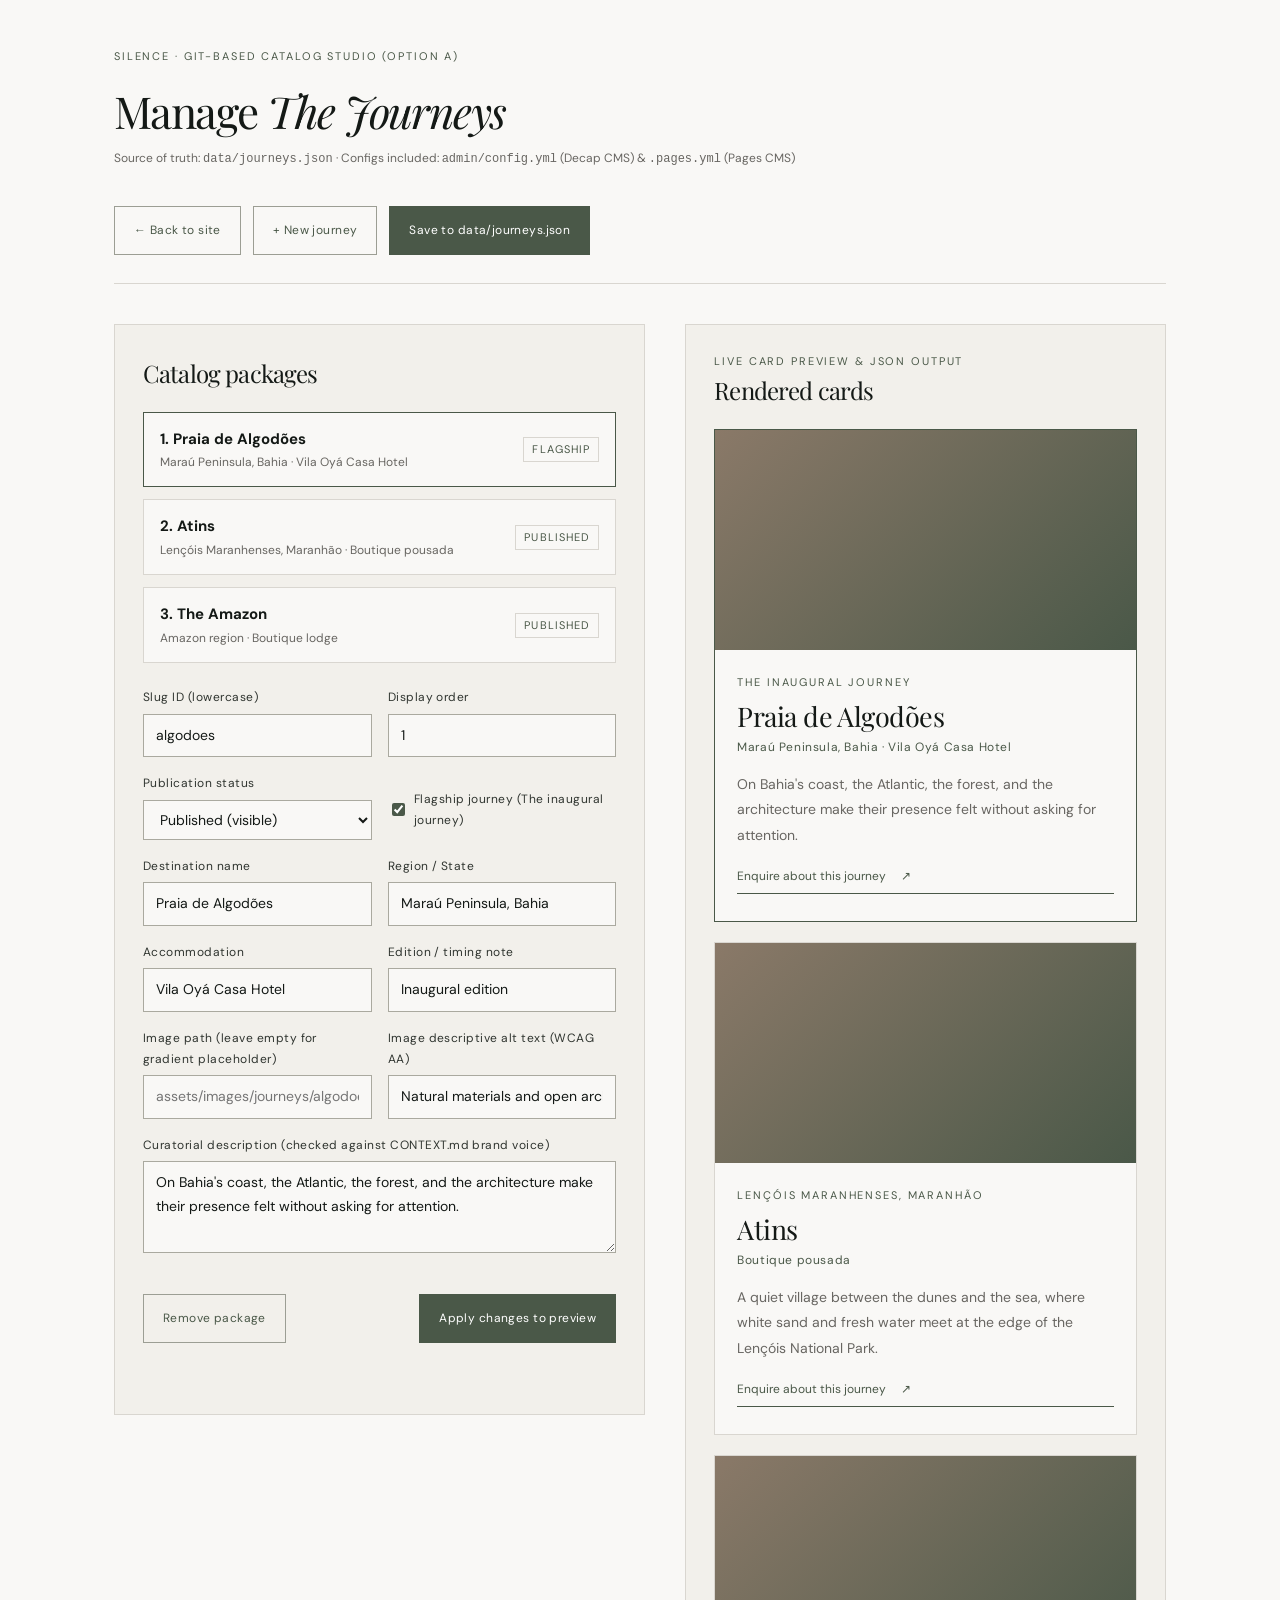
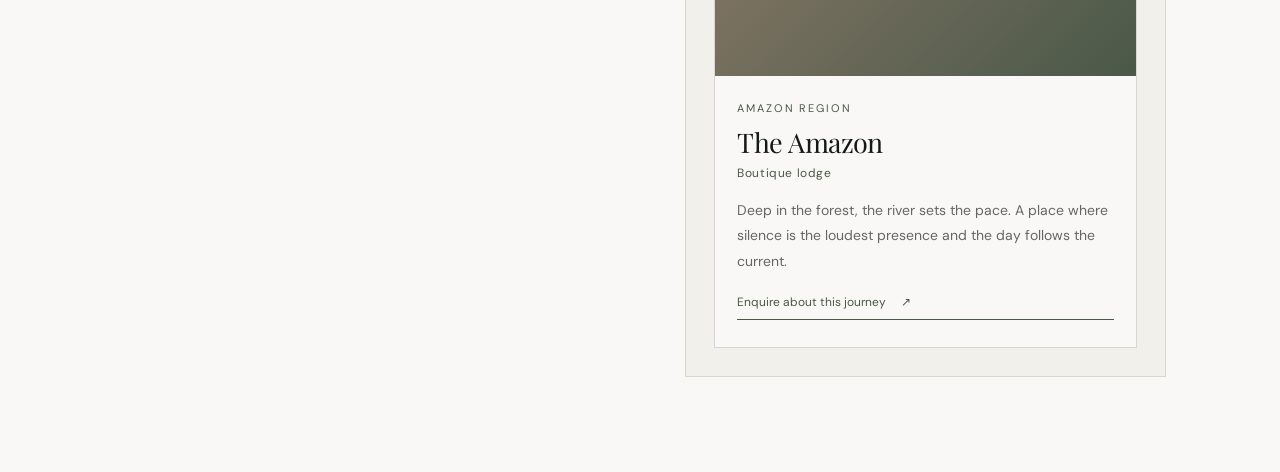
==== admin/index.html @ 71ed9304 "feat: improve readability, add engineering SOP, WCAG contrast fixes, and Git-based catalog admin" ====
<!doctype html>
<html lang="en">
  <head>
    <meta charset="utf-8" />
    <meta name="viewport" content="width=device-width, initial-scale=1" />
    <meta name="robots" content="noindex, nofollow" />
    <title>SILENCE — Curatorial Admin (Git-Based CMS)</title>
    <link rel="stylesheet" href="../styles.css" />
    <style>
      .admin-shell {
        max-width: 1180px;
        margin: 0 auto;
        padding: 48px 5% 96px;
      }
      .admin-header {
        display: flex;
        flex-wrap: wrap;
        justify-content: space-between;
        align-items: flex-end;
        gap: 24px;
        padding-bottom: 28px;
        border-bottom: 1px solid var(--line);
        margin-bottom: 40px;
      }
      .admin-header h1 {
        margin: 8px 0 0;
        font-size: clamp(2rem, 3.5vw, 2.75rem);
      }
      .admin-actions {
        display: flex;
        flex-wrap: wrap;
        gap: 12px;
      }
      .admin-layout {
        display: grid;
        grid-template-columns: 1.05fr 0.95fr;
        gap: 40px;
        align-items: start;
      }
      .admin-panel {
        background: var(--paper-warm);
        border: 1px solid var(--line);
        padding: 28px;
      }
      .admin-panel h2 {
        font-size: 1.5rem;
        margin-bottom: 18px;
      }
      .package-list {
        display: flex;
        flex-direction: column;
        gap: 12px;
        margin-bottom: 24px;
      }
      .package-item {
        display: flex;
        justify-content: space-between;
        align-items: center;
        gap: 12px;
        padding: 14px 16px;
        background: var(--paper);
        border: 1px solid var(--line);
        cursor: pointer;
        transition: border-color var(--transition-fast);
      }
      .package-item.is-active {
        border-color: var(--green);
      }
      .package-item-meta {
        font-size: 0.75rem;
        color: var(--muted);
      }
      .package-badge {
        display: inline-block;
        padding: 2px 8px;
        font-size: 0.6875rem;
        text-transform: uppercase;
        letter-spacing: 0.1em;
        border: 1px solid var(--line);
        color: var(--green);
      }
      .admin-form {
        display: grid;
        gap: 16px;
      }
      .admin-form label {
        display: grid;
        gap: 6px;
      }
      .admin-form label > span {
        font-size: 0.75rem;
        color: var(--form-label);
        letter-spacing: 0.04em;
      }
      .admin-form input:not([type="checkbox"]),
      .admin-form select,
      .admin-form textarea {
        width: 100%;
        padding: 9px 12px;
        background: var(--paper);
        border: 1px solid var(--field-line);
        color: var(--ink);
        font-size: 0.875rem;
      }
      .admin-row {
        display: grid;
        grid-template-columns: 1fr 1fr;
        gap: 16px;
      }
      .admin-checkbox {
        display: flex !important;
        align-items: center;
        gap: 10px;
        padding-top: 6px;
      }
      .admin-checkbox input {
        accent-color: var(--green);
      }
      .voice-alert {
        padding: 12px 14px;
        border: 1px solid var(--earth);
        background: var(--paper);
        color: var(--ink);
        font-size: 0.8125rem;
      }
      .admin-status {
        margin-top: 14px;
        font-size: 0.8125rem;
        color: var(--green);
      }
      .preview-grid {
        display: grid;
        gap: 20px;
      }
      @media (max-width: 900px) {
        .admin-layout {
          grid-template-columns: 1fr;
        }
      }
    </style>
    <script type="module" src="./admin.js"></script>
  </head>
  <body>
    <div class="admin-shell">
      <header class="admin-header">
        <div>
          <p class="eyebrow">SILENCE · Git-Based Catalog Studio (Option A)</p>
          <h1>Manage <em>The Journeys</em></h1>
          <p class="package-item-meta">
            Source of truth: <code>data/journeys.json</code> · Configs included:
            <code>admin/config.yml</code> (Decap CMS) &amp; <code>.pages.yml</code> (Pages CMS)
          </p>
        </div>
        <div class="admin-actions">
          <a class="button button-quiet" href="../index.html#journeys">← Back to site</a>
          <button class="button button-quiet" type="button" id="add-journey-btn">+ New journey</button>
          <button class="button button-dark" type="button" id="save-json-btn">
            Save to data/journeys.json
          </button>
        </div>
      </header>

      <main class="admin-layout">
        <section class="admin-panel" aria-labelledby="editor-heading">
          <h2 id="editor-heading">Catalog packages</h2>
          <div class="package-list" id="package-list" role="list"></div>

          <form class="admin-form" id="package-editor" novalidate>
            <div class="admin-row">
              <label>
                <span>Slug ID (lowercase)</span>
                <input name="id" required pattern="^[a-z0-9-]+$" placeholder="e.g. algodoes" />
              </label>
              <label>
                <span>Display order</span>
                <input name="order" type="number" min="1" required />
              </label>
            </div>

            <div class="admin-row">
              <label>
                <span>Publication status</span>
                <select name="status">
                  <option value="published">Published (visible)</option>
                  <option value="coming_soon">Coming soon</option>
                  <option value="archived">Archived (hidden)</option>
                </select>
              </label>
              <label class="admin-checkbox">
                <input type="checkbox" name="flagship" />
                <span>Flagship journey (The inaugural journey)</span>
              </label>
            </div>

            <div class="admin-row">
              <label>
                <span>Destination name</span>
                <input name="name" required placeholder="e.g. Praia de Algodões" />
              </label>
              <label>
                <span>Region / State</span>
                <input name="region" required placeholder="e.g. Maraú Peninsula, Bahia" />
              </label>
            </div>

            <div class="admin-row">
              <label>
                <span>Accommodation</span>
                <input name="accommodation" required placeholder="e.g. Vila Oyá Casa Hotel" />
              </label>
              <label>
                <span>Edition / timing note</span>
                <input name="editionDates" placeholder="e.g. Inaugural edition" />
              </label>
            </div>

            <div class="admin-row">
              <label>
                <span>Image path (leave empty for gradient placeholder)</span>
                <input name="image" placeholder="assets/images/journeys/algodoes.jpg" />
              </label>
              <label>
                <span>Image descriptive alt text (WCAG AA)</span>
                <input name="imageAlt" placeholder="Natural materials at Vila Oyá" />
              </label>
            </div>

            <label>
              <span>Curatorial description (checked against CONTEXT.md brand voice)</span>
              <textarea name="description" rows="3" required></textarea>
            </label>

            <div class="voice-alert" id="voice-alert" hidden role="alert"></div>

            <div class="form-actions">
              <button class="button button-quiet" type="button" id="delete-journey-btn">
                Remove package
              </button>
              <button class="button button-dark" type="submit">
                Apply changes to preview
              </button>
            </div>
            <p class="admin-status" id="admin-status" role="status" aria-live="polite"></p>
          </form>
        </section>

        <section class="admin-panel" aria-labelledby="preview-heading">
          <p class="eyebrow">Live card preview &amp; JSON output</p>
          <h2 id="preview-heading">Rendered cards</h2>
          <div class="preview-grid" id="preview-grid"></div>
        </section>
      </main>
    </div>

    <template id="journey-card-template">
      <article class="journey-card">
        <div class="journey-image" data-field="image-container"></div>
        <div class="journey-body">
          <p class="eyebrow" data-field="eyebrow"></p>
          <h3 data-field="name"></h3>
          <p class="journey-region" data-field="region"></p>
          <p class="journey-description" data-field="description"></p>
          <a class="text-link" href="#invitation" data-field="cta">
            <span data-field="cta-label">Enquire about this journey</span>
            <span aria-hidden="true">↗</span>
          </a>
        </div>
      </article>
    </template>
  </body>
</html>
---- styles.css ----
@layer tokens, base, layout, components, utilities, states;

@layer tokens {
  :root {
    color-scheme: light;

    /* Base palette tokens */
    --paper: #f9f8f6;
    --paper-warm: #f2f0eb;
    --ink: #141916;
    --muted: #686662;
    --line: #d9d6d0;
    --green: #4a5848;
    --earth: #8a7968; /* Shape/border token only — never apply to readable text (3.94:1) */

    /* Semantic UI tokens */
    --nav-scrolled: #393d38;
    --form-label: #303530;
    --invitation-text: #565b55;
    --placeholder: #706e6b;
    --field-line: #aaa99f;
    --quiet-line: #9c9e94;
    --note-line: #c6c6bd;
    --track: #cfcec5;
    --invitation-bg: #e9e8e1;
    --text-on-green: #e2e4db;

    /* Typography tokens */
    --serif: "Playfair Display", Georgia, serif;
    --sans: "DM Sans", Arial, sans-serif;

    /* Motion & spacing tokens */
    --transition-slow: 700ms ease-out;
    --transition-fast: 300ms ease-out;
    --section-gutter: max(8%, calc((100vw - 1160px) / 2));
  }
}

/* Self-hosted brand fonts (SIL Open Font License 1.1).
   Subsets: latin + latin-ext (loaded on demand via unicode-range). */
@font-face {
  font-family: "DM Sans";
  font-style: normal;
  font-weight: 400 700;
  font-display: swap;
  src: url("./fonts/DMSans-normal-latin.woff2") format("woff2");
  unicode-range: U+0000-00FF, U+0131, U+0152-0153, U+02BB-02BC, U+02C6, U+02DA,
    U+02DC, U+0304, U+0308, U+0329, U+2000-206F, U+20AC, U+2122, U+2191, U+2193,
    U+2212, U+2215, U+FEFF, U+FFFD;
}

@font-face {
  font-family: "DM Sans";
  font-style: normal;
  font-weight: 400 700;
  font-display: swap;
  src: url("./fonts/DMSans-normal-latin-ext.woff2") format("woff2");
  unicode-range: U+0100-02BA, U+02BD-02C5, U+02C7-02CC, U+02CE-02D7, U+02DD-02FF,
    U+0304, U+0308, U+0329, U+1D00-1DBF, U+1E00-1E9F, U+1EF2-1EFF, U+2020,
    U+20A0-20AB, U+20AD-20C0, U+2113, U+2C60-2C7F, U+A720-A7FF;
}

@font-face {
  font-family: "Playfair Display";
  font-style: normal;
  font-weight: 400 500;
  font-display: swap;
  src: url("./fonts/PlayfairDisplay-normal-latin.woff2") format("woff2");
  unicode-range: U+0000-00FF, U+0131, U+0152-0153, U+02BB-02BC, U+02C6, U+02DA,
    U+02DC, U+0304, U+0308, U+0329, U+2000-206F, U+20AC, U+2122, U+2191, U+2193,
    U+2212, U+2215, U+FEFF, U+FFFD;
}

@font-face {
  font-family: "Playfair Display";
  font-style: normal;
  font-weight: 400 500;
  font-display: swap;
  src: url("./fonts/PlayfairDisplay-normal-latin-ext.woff2") format("woff2");
  unicode-range: U+0100-02BA, U+02BD-02C5, U+02C7-02CC, U+02CE-02D7, U+02DD-02FF,
    U+0304, U+0308, U+0329, U+1D00-1DBF, U+1E00-1E9F, U+1EF2-1EFF, U+2020,
    U+20A0-20AB, U+20AD-20C0, U+2113, U+2C60-2C7F, U+A720-A7FF;
}

@font-face {
  font-family: "Playfair Display";
  font-style: italic;
  font-weight: 400 500;
  font-display: swap;
  src: url("./fonts/PlayfairDisplay-italic-latin.woff2") format("woff2");
  unicode-range: U+0000-00FF, U+0131, U+0152-0153, U+02BB-02BC, U+02C6, U+02DA,
    U+02DC, U+0304, U+0308, U+0329, U+2000-206F, U+20AC, U+2122, U+2191, U+2193,
    U+2212, U+2215, U+FEFF, U+FFFD;
}

@font-face {
  font-family: "Playfair Display";
  font-style: italic;
  font-weight: 400 500;
  font-display: swap;
  src: url("./fonts/PlayfairDisplay-italic-latin-ext.woff2") format("woff2");
  unicode-range: U+0100-02BA, U+02BD-02C5, U+02C7-02CC, U+02CE-02D7, U+02DD-02FF,
    U+0304, U+0308, U+0329, U+1D00-1DBF, U+1E00-1E9F, U+1EF2-1EFF, U+2020,
    U+20A0-20AB, U+20AD-20C0, U+2113, U+2C60-2C7F, U+A720-A7FF;
}

@layer base {
  * {
    box-sizing: border-box;
  }

  html {
    font-size: 16px;
    scroll-behavior: smooth;
    scroll-padding-top: 92px;
  }

  body {
    margin: 0;
    color: var(--ink);
    background: var(--paper);
    font: 0.9375rem/1.7 var(--sans);
    -webkit-font-smoothing: antialiased;
  }

  a {
    color: inherit;
    text-decoration: none;
  }

  img {
    display: block;
    width: 100%;
    height: auto;
    object-fit: cover;
  }

  button,
  input,
  select,
  textarea {
    font: inherit;
  }

  button,
  a,
  summary,
  input,
  select,
  textarea {
    -webkit-tap-highlight-color: transparent;
  }

  button:focus-visible,
  a:focus-visible,
  summary:focus-visible,
  input:focus-visible,
  select:focus-visible,
  textarea:focus-visible {
    outline: 2px solid var(--green);
    outline-offset: 4px;
  }

  h1,
  h2,
  h3,
  p {
    margin-top: 0;
  }

  h1,
  h2 {
    font-family: var(--serif);
    font-weight: 400;
    letter-spacing: -0.035em;
  }

  h1 em,
  h2 em {
    font-weight: 400;
  }
}

@layer layout {
  .section-shell {
    padding-left: var(--section-gutter);
    padding-right: var(--section-gutter);
  }

  .site-header {
    position: absolute;
    z-index: 5;
    inset: 0 0 auto;
    display: flex;
    align-items: center;
    justify-content: space-between;
    min-height: 86px;
    padding: 0 7.2%;
    color: white;
    background: transparent;
    border-bottom: 1px solid rgb(255 255 255 / 20%);
    transition:
      background-color var(--transition-fast),
      color var(--transition-fast),
      border-color var(--transition-fast);
  }

  .site-header.is-scrolled {
    position: fixed;
    color: var(--ink);
    background: rgb(249 248 246 / 94%);
    border-bottom-color: var(--line);
    backdrop-filter: blur(6px);
  }

  .site-header.is-menu-open {
    color: var(--ink);
  }

  .hero {
    position: relative;
    display: flex;
    flex-direction: column;
    justify-content: center;
    min-height: 100svh;
    padding: 155px 7.2% 55px;
    overflow: hidden;
    color: white;
    background: var(--ink);
  }

  .breather {
    display: flex;
    flex-direction: column;
    align-items: center;
    justify-content: center;
    min-height: 370px;
    padding: 90px 20px;
    text-align: center;
    background: var(--paper-warm);
  }

  .philosophy {
    display: grid;
    grid-template-columns: 0.75fr 1.25fr;
    gap: 8%;
    padding-top: 145px;
    padding-bottom: 157px;
  }

  .experience {
    padding: 128px 0 135px;
    background: var(--paper-warm);
  }

  .brazil {
    display: grid;
    grid-template-columns: 1.05fr 0.95fr;
    gap: 10%;
    align-items: center;
    padding-top: 145px;
    padding-bottom: 150px;
  }

  .journeys {
    padding-top: 135px;
    padding-bottom: 145px;
  }

  .audience {
    display: grid;
    grid-template-columns: 0.94fr 1.06fr;
    gap: 12%;
    padding-top: 131px;
    padding-bottom: 144px;
    background: var(--paper-warm);
  }

  .founder {
    padding: 115px 8%;
    text-align: center;
    color: white;
    background: var(--green);
  }

  .faq {
    display: grid;
    grid-template-columns: 0.75fr 1.25fr;
    gap: 12%;
    padding-top: 135px;
    padding-bottom: 145px;
  }

  .invitation {
    display: grid;
    grid-template-columns: 0.82fr 1.18fr;
    gap: 12%;
    padding: 120px var(--section-gutter) 130px;
    background: var(--invitation-bg);
  }

  .site-footer {
    display: grid;
    grid-template-columns: 1fr 1fr 1fr;
    align-items: center;
    gap: 18px;
    min-height: 120px;
    padding: 30px 7.2%;
    color: white;
    background: var(--ink);
  }
}

@layer components {
  .eyebrow,
  .section-number {
    margin: 0;
    color: var(--green);
    font-size: 0.6875rem;
    line-height: 1.6;
    letter-spacing: 0.17em;
    text-transform: uppercase;
  }

  .section-number {
    color: var(--muted);
  }

  .aside-line {
    display: block;
    width: 36px;
    height: 1px;
    margin-top: 24px;
    background: var(--earth);
  }

  /* Header & Navigation */
  .wordmark {
    position: relative;
    z-index: 7;
    font-size: 1rem;
    font-weight: 500;
    letter-spacing: 0.22em;
  }

  .site-nav {
    display: flex;
    align-items: center;
    gap: clamp(20px, 2.7vw, 42px);
    color: rgb(255 255 255 / 85%);
    font-size: 0.75rem;
    letter-spacing: 0.035em;
  }

  .site-nav a {
    transition: color var(--transition-slow);
  }

  .site-nav a:hover {
    color: white;
  }

  .nav-invitation {
    padding: 10px 0;
    border-bottom: 1px solid white;
  }

  .nav-invitation span {
    margin-left: 10px;
  }

  .menu-toggle {
    display: none;
  }

  .site-header.is-scrolled .site-nav {
    color: var(--nav-scrolled);
  }

  .site-header.is-scrolled .site-nav a:hover {
    color: var(--green);
  }

  .site-header.is-scrolled .nav-invitation {
    border-bottom-color: var(--green);
  }

  .site-header.is-scrolled .menu-toggle span {
    background: var(--ink);
  }

  /* Hero */
  .hero-video-frame {
    position: absolute;
    inset: 0;
    overflow: hidden;
  }

  .hero-video-frame iframe {
    position: absolute;
    top: 50%;
    left: 50%;
    width: 100vw;
    height: 56.25vw;
    min-width: 177.78vh;
    min-height: 100%;
    border: 0;
    transform: translate(-50%, -50%);
    pointer-events: none;
  }

  .hero::after {
    position: absolute;
    inset: 0;
    background: linear-gradient(100deg, rgb(20 25 22 / 62%), rgb(20 25 22 / 22%));
    content: "";
  }

  .hero-copy {
    position: relative;
    z-index: 1;
    max-width: 620px;
  }

  .hero h1 {
    margin: 28px 0 25px;
    font-size: clamp(3.5rem, 7.4vw, 6.5rem);
    line-height: 1;
  }

  .hero-description {
    max-width: 420px;
    margin-bottom: 27px;
    color: rgb(255 255 255 / 82%);
    font-size: 0.9375rem;
    line-height: 1.85;
  }

  .hero .eyebrow {
    color: rgb(255 255 255 / 70%);
  }

  .hero-tagline {
    margin: 22px 0 0;
    color: rgb(255 255 255 / 72%);
    font: italic 0.9375rem var(--serif);
  }

  .hero-pillars {
    position: absolute;
    z-index: 1;
    right: 7.2%;
    bottom: 26px;
    left: 7.2%;
    display: flex;
    gap: 34px;
    padding-top: 13px;
    border-top: 1px solid rgb(255 255 255 / 25%);
    color: rgb(255 255 255 / 78%);
    font-size: 0.6875rem;
    letter-spacing: 0.1em;
    text-transform: uppercase;
  }

  .hero-pillars b {
    margin-right: 7px;
    color: white;
    font-size: 0.625rem;
    font-weight: 400;
  }

  .hero-place {
    margin-left: auto;
  }

  /* Buttons & Links */
  .button {
    display: inline-flex;
    align-items: center;
    justify-content: space-between;
    gap: 26px;
    min-height: 49px;
    padding: 0 19px;
    border: 1px solid transparent;
    border-radius: 0;
    font-size: 0.75rem;
    letter-spacing: 0.035em;
    cursor: pointer;
    transition:
      color var(--transition-slow),
      background-color var(--transition-slow),
      border-color var(--transition-slow);
  }

  .button-dark {
    color: white;
    background: var(--green);
  }

  .button-dark:hover {
    color: var(--green);
    background: transparent;
    border-color: var(--green);
  }

  .button-light {
    color: var(--ink);
    background: var(--paper);
  }

  .button-light:hover {
    color: white;
    background: transparent;
    border-color: white;
  }

  .button-quiet {
    color: var(--green);
    background: transparent;
    border-color: var(--quiet-line);
  }

  .button-quiet:hover {
    background: rgb(74 88 72 / 7%);
    border-color: var(--green);
  }

  .text-link {
    display: inline-block;
    margin-top: 17px;
    padding-bottom: 7px;
    border-bottom: 1px solid var(--green);
    color: var(--green);
    font-size: 0.75rem;
  }

  .text-link span:last-child {
    margin-left: 12px;
  }

  /* Breather */
  .breather-overline {
    margin: 0 0 22px;
    color: var(--muted);
    font-size: 0.6875rem;
    letter-spacing: 0.17em;
    text-transform: uppercase;
  }

  .breather-quote {
    margin: 0;
    font: 400 clamp(2rem, 4vw, 3.0625rem) / 1.27 var(--serif);
    letter-spacing: -0.025em;
  }

  .breather-mark {
    margin-top: 23px;
    color: var(--earth);
  }

  /* Philosophy */
  .section-aside {
    padding-top: 10px;
  }

  .philosophy-content > .eyebrow {
    margin-bottom: 20px;
  }

  .philosophy h2,
  .experience h2,
  .audience h2,
  .faq h2,
  .invitation h2 {
    margin-bottom: 28px;
    font-size: clamp(2.9375rem, 5.4vw, 4.4375rem);
    line-height: 1.08;
  }

  .philosophy-body {
    display: grid;
    grid-template-columns: 0.9fr 1.1fr;
    gap: 9%;
    max-width: 720px;
  }

  .philosophy-body p {
    margin-bottom: 0;
    color: var(--muted);
    font-size: 0.875rem;
    line-height: 1.85;
  }

  .philosophy-body .body-lede {
    color: var(--ink);
    font: 400 1.1875rem/1.6 var(--serif);
  }

  .not-list {
    display: grid;
    grid-template-columns: 0.9fr 1.1fr;
    gap: 9%;
    max-width: 660px;
    margin-top: 73px;
    padding-top: 19px;
    border-top: 1px solid var(--line);
  }

  .not-list-body {
    margin-bottom: 0;
    color: var(--muted);
    font-size: 0.8125rem;
    line-height: 1.85;
  }

  /* Experience */
  .experience-heading {
    display: flex;
    align-items: end;
    justify-content: space-between;
    gap: 70px;
  }

  .experience-heading .section-number,
  .audience-heading .section-number,
  .faq-heading .section-number {
    margin-bottom: 24px;
  }

  .experience h2 {
    margin-bottom: 0;
  }

  .experience-intro {
    max-width: 360px;
    margin: 0 0 6px;
    color: var(--muted);
    font-size: 0.875rem;
    line-height: 1.85;
  }

  .experience-layout {
    display: grid;
    grid-template-columns: 1.1fr 0.72fr;
    gap: 13%;
    margin-top: 74px;
  }

  .timeline {
    position: relative;
  }

  .timeline::before {
    position: absolute;
    top: 15px;
    bottom: 25px;
    left: 22px;
    width: 1px;
    background: var(--line);
    content: "";
  }

  .timeline-entry {
    position: relative;
    display: grid;
    grid-template-columns: 46px 1fr;
    gap: 20px;
    padding: 0 0 42px;
  }

  .timeline-entry:last-child {
    padding-bottom: 0;
  }

  .timeline-marker {
    position: relative;
    z-index: 1;
    display: grid;
    place-items: center;
    width: 45px;
    min-height: 45px;
    border: 1px solid var(--earth);
    border-radius: 50%;
    color: var(--green);
    background: var(--paper-warm);
    font-size: 0.6875rem;
    letter-spacing: 0.04em;
  }

  .timeline-content {
    padding: 4px 0 0;
  }

  .timeline-label {
    margin-bottom: 8px;
    color: var(--green);
    font-size: 0.6875rem;
    letter-spacing: 0.14em;
    text-transform: uppercase;
  }

  .timeline-entry h3 {
    margin-bottom: 7px;
    font: 400 1.375rem var(--serif);
  }

  .timeline-description {
    max-width: 440px;
    margin-bottom: 0;
    color: var(--muted);
    font-size: 0.875rem;
    line-height: 1.8;
  }

  .timeline-open {
    padding-bottom: 51px;
  }

  .open-time {
    display: inline-block;
    margin-top: 16px;
    padding-top: 8px;
    border-top: 1px solid var(--line);
    color: var(--green);
    font: italic 0.875rem var(--serif);
  }

  .journey-details {
    padding-top: 2px;
  }

  .detail-pair {
    display: flex;
    justify-content: space-between;
    gap: 15px;
    padding: 12px 0;
    border-bottom: 1px solid var(--line);
    font-size: 0.8125rem;
  }

  .detail-pair span {
    color: var(--muted);
  }

  .detail-pair strong {
    font-weight: 500;
    text-align: right;
  }

  .included-block {
    margin-top: 29px;
  }

  .included-block .eyebrow {
    margin-bottom: 12px;
    font-size: 0.6875rem;
  }

  .included-block ul {
    margin: 0;
    padding: 0 0 0 15px;
    color: var(--muted);
    font-size: 0.8125rem;
    line-height: 1.8;
  }

  .included-block li {
    margin-bottom: 5px;
    padding-left: 3px;
  }

  .details-note {
    margin: 18px 0 0;
    color: var(--muted);
    font: italic 0.8125rem/1.8 var(--serif);
  }

  /* Brazil (Flagship) */
  .brazil-image {
    position: relative;
    height: 600px;
  }

  .brazil-image img {
    height: 100%;
  }

  .image-caption {
    position: absolute;
    right: 0;
    bottom: 0;
    left: 0;
    padding: 18px;
    color: white;
    background: linear-gradient(transparent, rgb(20 25 22 / 54%));
    font-size: 0.6875rem;
    letter-spacing: 0.09em;
  }

  .brazil-copy {
    max-width: 490px;
    padding: 25px 0;
  }

  .brazil-copy .section-number {
    margin-bottom: 53px;
  }

  .brazil-copy .eyebrow {
    margin-bottom: 19px;
  }

  .brazil h2 {
    margin-bottom: 10px;
    font-size: clamp(3.3125rem, 5.3vw, 4.625rem);
    line-height: 1.03;
  }

  .brazil-location {
    color: var(--muted);
    font-size: 0.8125rem;
    letter-spacing: 0.05em;
  }

  .brazil-copy .aside-line {
    margin: 28px 0;
  }

  .brazil-body {
    color: var(--muted);
    font-size: 0.875rem;
    line-height: 1.85;
  }

  /* The Journeys (Catalog) */
  .journeys-heading {
    max-width: 720px;
  }

  .journeys-heading .section-number {
    margin-bottom: 24px;
  }

  .journeys-heading h2 {
    margin-bottom: 21px;
    font-size: clamp(2.9375rem, 5.4vw, 4.4375rem);
    line-height: 1.08;
  }

  .journeys-intro {
    max-width: 560px;
    margin: 0;
    color: var(--muted);
    font-size: 0.875rem;
    line-height: 1.85;
  }

  .journeys-grid {
    display: grid;
    grid-template-columns: repeat(3, 1fr);
    align-items: stretch;
    gap: 26px;
    margin-top: 62px;
  }

  .journey-card {
    display: flex;
    flex-direction: column;
    background: var(--paper);
    border: 1px solid var(--line);
  }

  .journey-card-flagship {
    border-color: var(--green);
  }

  .journey-image {
    height: 220px;
  }

  .journey-image img {
    height: 100%;
  }

  .journey-image-placeholder {
    background: linear-gradient(135deg, var(--earth), var(--green));
  }

  .journey-body {
    display: flex;
    flex: 1;
    flex-direction: column;
    padding: 24px 22px 27px;
  }

  .journey-body .eyebrow {
    margin-bottom: 9px;
    color: var(--green);
  }

  .journey-body h3 {
    margin: 0 0 5px;
    font: 400 1.6875rem/1.15 var(--serif);
    letter-spacing: -0.02em;
  }

  .journey-region {
    margin: 0 0 15px;
    color: var(--green);
    font-size: 0.75rem;
    letter-spacing: 0.05em;
  }

  .journey-description {
    flex: 1;
    margin: 0 0 18px;
    color: var(--muted);
    font-size: 0.875rem;
    line-height: 1.8;
  }

  .journey-body .text-link {
    margin-top: auto;
  }

  /* Audience */
  .audience h2 {
    font-size: clamp(2.875rem, 5vw, 4.125rem);
  }

  .audience-intro {
    max-width: 440px;
    margin: 0;
    color: var(--muted);
    font-size: 0.875rem;
    line-height: 1.85;
  }

  .selection {
    align-self: center;
  }

  .selection > .eyebrow {
    margin-bottom: 20px;
  }

  .selection ol {
    margin: 0;
    padding: 0;
    list-style: none;
    border-top: 1px solid var(--line);
  }

  .selection li {
    display: grid;
    grid-template-columns: 35px 1fr;
    gap: 17px;
    padding: 19px 0;
    border-bottom: 1px solid var(--line);
  }

  .selection li > span {
    padding-top: 4px;
    color: var(--green);
    font-size: 0.75rem;
  }

  .selection h3 {
    margin: 0 0 5px;
    font: 400 1.25rem var(--serif);
  }

  .selection li p {
    margin: 0;
    color: var(--muted);
    font-size: 0.8125rem;
    line-height: 1.8;
  }

  /* Founder */
  .founder-inner {
    max-width: 700px;
    margin: auto;
  }

  .founder .eyebrow {
    margin-bottom: 25px;
    color: var(--text-on-green);
  }

  .founder h2 {
    margin-bottom: 22px;
    font-size: clamp(2.6875rem, 5vw, 4.125rem);
    line-height: 1.1;
  }

  .founder-body {
    max-width: 560px;
    margin: 0 auto;
    color: rgb(255 255 255 / 84%);
    font-size: 0.9375rem;
    line-height: 1.85;
  }

  .founder-signature {
    display: inline-block;
    margin-top: 28px;
    color: var(--text-on-green);
    font: italic 0.9375rem var(--serif);
  }

  /* FAQ */
  .faq h2 {
    font-size: clamp(3rem, 5vw, 4.1875rem);
  }

  .faq-list {
    border-top: 1px solid var(--line);
  }

  .faq-list details {
    border-bottom: 1px solid var(--line);
  }

  .faq-list summary {
    position: relative;
    padding: 19px 35px 19px 0;
    list-style: none;
    font: 400 1.125rem/1.4 var(--serif);
    cursor: pointer;
  }

  .faq-list summary::-webkit-details-marker {
    display: none;
  }

  .faq-list summary::after {
    position: absolute;
    top: 18px;
    right: 4px;
    color: var(--green);
    font: 400 1.0625rem var(--sans);
    content: "+";
  }

  .faq-list details[open] summary::after {
    content: "−";
  }

  .faq-list details p {
    max-width: 610px;
    margin: -2px 40px 19px 0;
    color: var(--muted);
    font-size: 0.875rem;
    line-height: 1.85;
  }

  /* Invitation Form */
  .invitation-intro {
    max-width: 420px;
  }

  .invitation-intro .section-number {
    margin-bottom: 25px;
  }

  .invitation h2 {
    margin-bottom: 20px;
  }

  .invitation-body {
    color: var(--invitation-text);
    font-size: 0.875rem;
    line-height: 1.85;
  }

  .invitation-intro .privacy-note {
    margin-top: 35px;
    padding-top: 14px;
    border-top: 1px solid var(--note-line);
    color: var(--muted);
    font: italic 0.875rem/1.7 var(--serif);
  }

  .invitation-form-wrap {
    padding-top: 14px;
  }

  .form-progress {
    margin-bottom: 31px;
  }

  .step-count {
    display: block;
    margin-bottom: 10px;
    color: var(--muted);
    font-size: 0.6875rem;
    letter-spacing: 0.1em;
    text-transform: uppercase;
  }

  .progress-track {
    height: 1px;
    background: var(--track);
  }

  .progress-track span {
    display: block;
    width: 33.333%;
    height: 1px;
    background: var(--green);
    transition: width var(--transition-slow);
  }

  .invitation-form fieldset {
    min-width: 0;
    margin: 0;
    padding: 0;
    border: 0;
  }

  .form-step > legend {
    margin: 0 0 25px;
    padding: 0;
    font: 400 1.5rem var(--serif);
  }

  .form-step > label {
    display: grid;
    gap: 7px;
    margin-bottom: 20px;
  }

  .form-step > label > span {
    color: var(--form-label);
    font-size: 0.75rem;
    letter-spacing: 0.05em;
  }

  .form-step input:not([type="checkbox"]),
  .form-step select,
  .form-step textarea {
    width: 100%;
    min-height: 42px;
    padding: 8px 0 10px;
    border: 0;
    border-bottom: 1px solid var(--field-line);
    border-radius: 0;
    color: var(--ink);
    background: transparent;
    font-size: 0.9375rem;
  }

  .form-step textarea {
    min-height: 84px;
    resize: vertical;
  }

  .form-step input::placeholder,
  .form-step textarea::placeholder {
    color: var(--placeholder);
    opacity: 0.9;
  }

  .form-step select:invalid {
    color: var(--placeholder);
  }

  .interest-options {
    display: grid;
    grid-template-columns: 1fr 1fr;
    gap: 10px 15px;
    margin: 0 0 22px;
    padding: 0;
    border: 0;
  }

  .interest-options label {
    display: flex;
    align-items: center;
    gap: 9px;
    color: var(--form-label);
    font-size: 0.8125rem;
    cursor: pointer;
  }

  .interest-options input {
    accent-color: var(--green);
  }

  .form-actions {
    display: flex;
    justify-content: space-between;
    gap: 15px;
    margin-top: 25px;
  }

  .form-actions-end {
    justify-content: flex-end;
  }

  .form-note {
    margin: 18px 0 0;
    color: var(--invitation-text);
    font-size: 0.75rem;
  }

  .form-success {
    margin: 20px 0 0;
    padding: 18px;
    border: 1px solid var(--green);
    color: var(--green);
    font: 400 1.125rem/1.5 var(--serif);
  }

  /* Footer */
  .footer-tagline {
    margin: 0;
    color: rgb(255 255 255 / 75%);
    text-align: center;
    font: italic 0.9375rem var(--serif);
  }

  .footer-top-link {
    justify-self: end;
    margin: 0;
    font-size: 0.75rem;
  }

  .site-footer small {
    grid-column: 1 / 4;
    color: rgb(255 255 255 / 66%);
    font-size: 0.6875rem;
  }
}

@layer utilities {
  .visually-hidden {
    position: absolute;
    width: 1px;
    height: 1px;
    margin: -1px;
    padding: 0;
    overflow: hidden;
    clip: rect(0, 0, 0, 0);
    white-space: nowrap;
    border: 0;
  }

  .skip-link {
    position: fixed;
    z-index: 20;
    top: 10px;
    left: 10px;
    padding: 12px 16px;
    color: white;
    background: var(--ink);
    transform: translateY(-150%);
  }

  .skip-link:focus {
    transform: translateY(0);
  }
}

@layer states {
  .invitation-form fieldset[hidden],
  [hidden] {
    display: none !important;
  }

  .reveal {
    opacity: 0;
    transform: translateY(12px);
    transition:
      opacity var(--transition-slow),
      transform var(--transition-slow);
  }

  .reveal.is-visible {
    opacity: 1;
    transform: none;
  }

  .loader {
    position: fixed;
    inset: 0;
    z-index: 100;
    background: var(--paper);
    transition: opacity var(--transition-slow);
  }

  .is-loading {
    overflow: hidden;
  }

  .is-loading .loader {
    opacity: 1;
  }

  .is-loaded .loader {
    opacity: 0;
    pointer-events: none;
  }

  @media (max-width: 900px) {
    .site-header {
      padding: 0 5%;
    }

    .site-nav {
      gap: 15px;
      font-size: 0.6875rem;
    }

    .hero {
      padding-left: 5%;
      padding-right: 5%;
    }

    .hero-pillars {
      left: 5%;
      right: 5%;
    }

    .section-shell {
      padding-left: 7%;
      padding-right: 7%;
    }

    .experience-layout {
      gap: 8%;
    }

    .brazil {
      gap: 7%;
    }

    .journeys-grid {
      grid-template-columns: 1fr 1fr;
    }

    .invitation {
      gap: 8%;
      padding-left: 7%;
      padding-right: 7%;
    }
  }

  @media (max-width: 680px) {
    html {
      scroll-padding-top: 70px;
    }

    .site-header {
      min-height: 70px;
    }

    .wordmark {
      font-size: 0.9375rem;
    }

    .menu-toggle {
      position: relative;
      z-index: 7;
      display: grid;
      align-content: center;
      gap: 6px;
      width: 42px;
      height: 42px;
      padding: 11px 8px;
      border: 0;
      background: transparent;
      cursor: pointer;
    }

    .menu-toggle span {
      width: 25px;
      height: 1px;
      background: white;
      transition:
        transform var(--transition-fast),
        background-color var(--transition-fast);
    }

    .site-header.is-scrolled .menu-toggle span,
    .site-header.is-menu-open .menu-toggle span,
    .menu-toggle[aria-expanded="true"] span {
      background: var(--ink);
    }

    .menu-toggle[aria-expanded="true"] span:first-child {
      transform: translateY(3.5px) rotate(45deg);
    }

    .menu-toggle[aria-expanded="true"] span:last-child {
      transform: translateY(-3.5px) rotate(-45deg);
    }

    .site-nav {
      position: absolute;
      top: 0;
      right: 0;
      left: 0;
      display: none;
      flex-direction: column;
      align-items: stretch;
      gap: 0;
      padding: 83px 7% 22px;
      color: var(--nav-scrolled);
      background: var(--paper);
      border-bottom: 1px solid var(--line);
      box-shadow: 0 12px 32px rgb(20 25 22 / 8%);
    }

    .site-nav.is-open {
      display: flex;
    }

    .site-nav a {
      padding: 13px 0;
      border-bottom: 1px solid var(--line);
      color: var(--nav-scrolled);
      font-size: 0.875rem;
    }

    .site-nav a:hover {
      color: var(--green);
    }

    .site-nav .nav-invitation {
      margin-top: 10px;
      padding: 13px 0;
      border-bottom: 1px solid var(--green);
      color: var(--green);
    }

    .hero {
      min-height: 100svh;
      padding: 127px 7% 100px;
    }

    .hero-copy {
      padding: 0;
    }

    .hero h1 {
      margin: 20px 0 18px;
      font-size: clamp(3rem, 15vw, 5.25rem);
    }

    .hero-description {
      max-width: 370px;
      font-size: 0.875rem;
    }

    .hero-pillars {
      right: 7%;
      bottom: 23px;
      left: 7%;
      flex-wrap: wrap;
      gap: 20px;
      font-size: 0.6875rem;
    }

    .hero-place {
      width: 100%;
      margin-left: 0;
    }

    .breather {
      min-height: 300px;
    }

    .philosophy {
      display: block;
      padding-top: 87px;
      padding-bottom: 95px;
    }

    .section-aside {
      margin-bottom: 45px;
    }

    .section-aside .aside-line {
      margin-top: 13px;
    }

    .philosophy-content > .eyebrow {
      font-size: 0.6875rem;
    }

    .philosophy h2,
    .experience h2,
    .audience h2,
    .faq h2,
    .invitation h2 {
      font-size: clamp(2.6875rem, 12vw, 3.75rem);
    }

    .philosophy-body,
    .not-list {
      grid-template-columns: 1fr;
      gap: 14px;
    }

    .not-list {
      margin-top: 48px;
    }

    .experience {
      padding: 88px 0 90px;
    }

    .experience-heading {
      display: block;
    }

    .experience-intro {
      margin-top: 23px;
    }

    .experience-layout {
      grid-template-columns: 1fr;
      gap: 56px;
      margin-top: 47px;
    }

    .timeline-entry {
      gap: 14px;
    }

    .timeline-entry h3 {
      font-size: 1.25rem;
    }

    .journey-details {
      padding-top: 5px;
    }

    .brazil {
      display: flex;
      flex-direction: column;
      align-items: stretch;
      gap: 38px;
      padding-top: 85px;
      padding-bottom: 91px;
    }

    .brazil-image {
      height: 390px;
    }

    .brazil-copy {
      padding: 0;
    }

    .brazil-copy .section-number {
      margin-bottom: 40px;
    }

    .brazil h2 {
      font-size: 3.625rem;
    }

    .journeys {
      padding-top: 87px;
      padding-bottom: 91px;
    }

    .journeys-heading h2 {
      font-size: clamp(2.6875rem, 12vw, 3.75rem);
    }

    .journeys-grid {
      grid-template-columns: 1fr;
      gap: 20px;
      margin-top: 40px;
    }

    .journey-image {
      height: 190px;
    }

    .audience {
      display: block;
      padding-top: 88px;
      padding-bottom: 92px;
    }

    .audience-heading {
      margin-bottom: 42px;
    }

    .audience-intro {
      max-width: 420px;
    }

    .selection li {
      grid-template-columns: 28px 1fr;
      gap: 12px;
    }

    .founder {
      padding: 86px 8%;
    }

    .faq {
      display: block;
      padding-top: 88px;
      padding-bottom: 91px;
    }

    .faq-heading {
      margin-bottom: 35px;
    }

    .faq-list summary {
      font-size: 1rem;
    }

    .invitation {
      display: block;
      padding: 84px 7% 90px;
    }

    .invitation-intro {
      margin-bottom: 40px;
    }

    .invitation-form-wrap {
      padding-top: 0;
    }

    .form-step input:not([type="checkbox"]),
    .form-step select,
    .form-step textarea {
      font-size: 1rem;
    }

    .interest-options {
      grid-template-columns: 1fr;
    }

    .site-footer {
      grid-template-columns: 1fr 1fr;
      row-gap: 18px;
      padding: 28px 7%;
    }

    .footer-tagline {
      text-align: right;
    }

    .footer-top-link {
      grid-column: 1 / 3;
      justify-self: start;
    }

    .site-footer small {
      grid-column: 1 / 3;
    }
  }

  @media (prefers-reduced-motion: reduce) {
    *,
    *::before,
    *::after {
      scroll-behavior: auto !important;
      transition-duration: 0.01ms !important;
      animation-duration: 0.01ms !important;
    }

    .reveal {
      opacity: 1;
      transform: none;
    }

    .hero-video-frame {
      display: none;
    }

    .hero {
      background: var(--ink) url("assets/video/hero-poster.jpg") center / cover
        no-repeat;
    }
  }
}
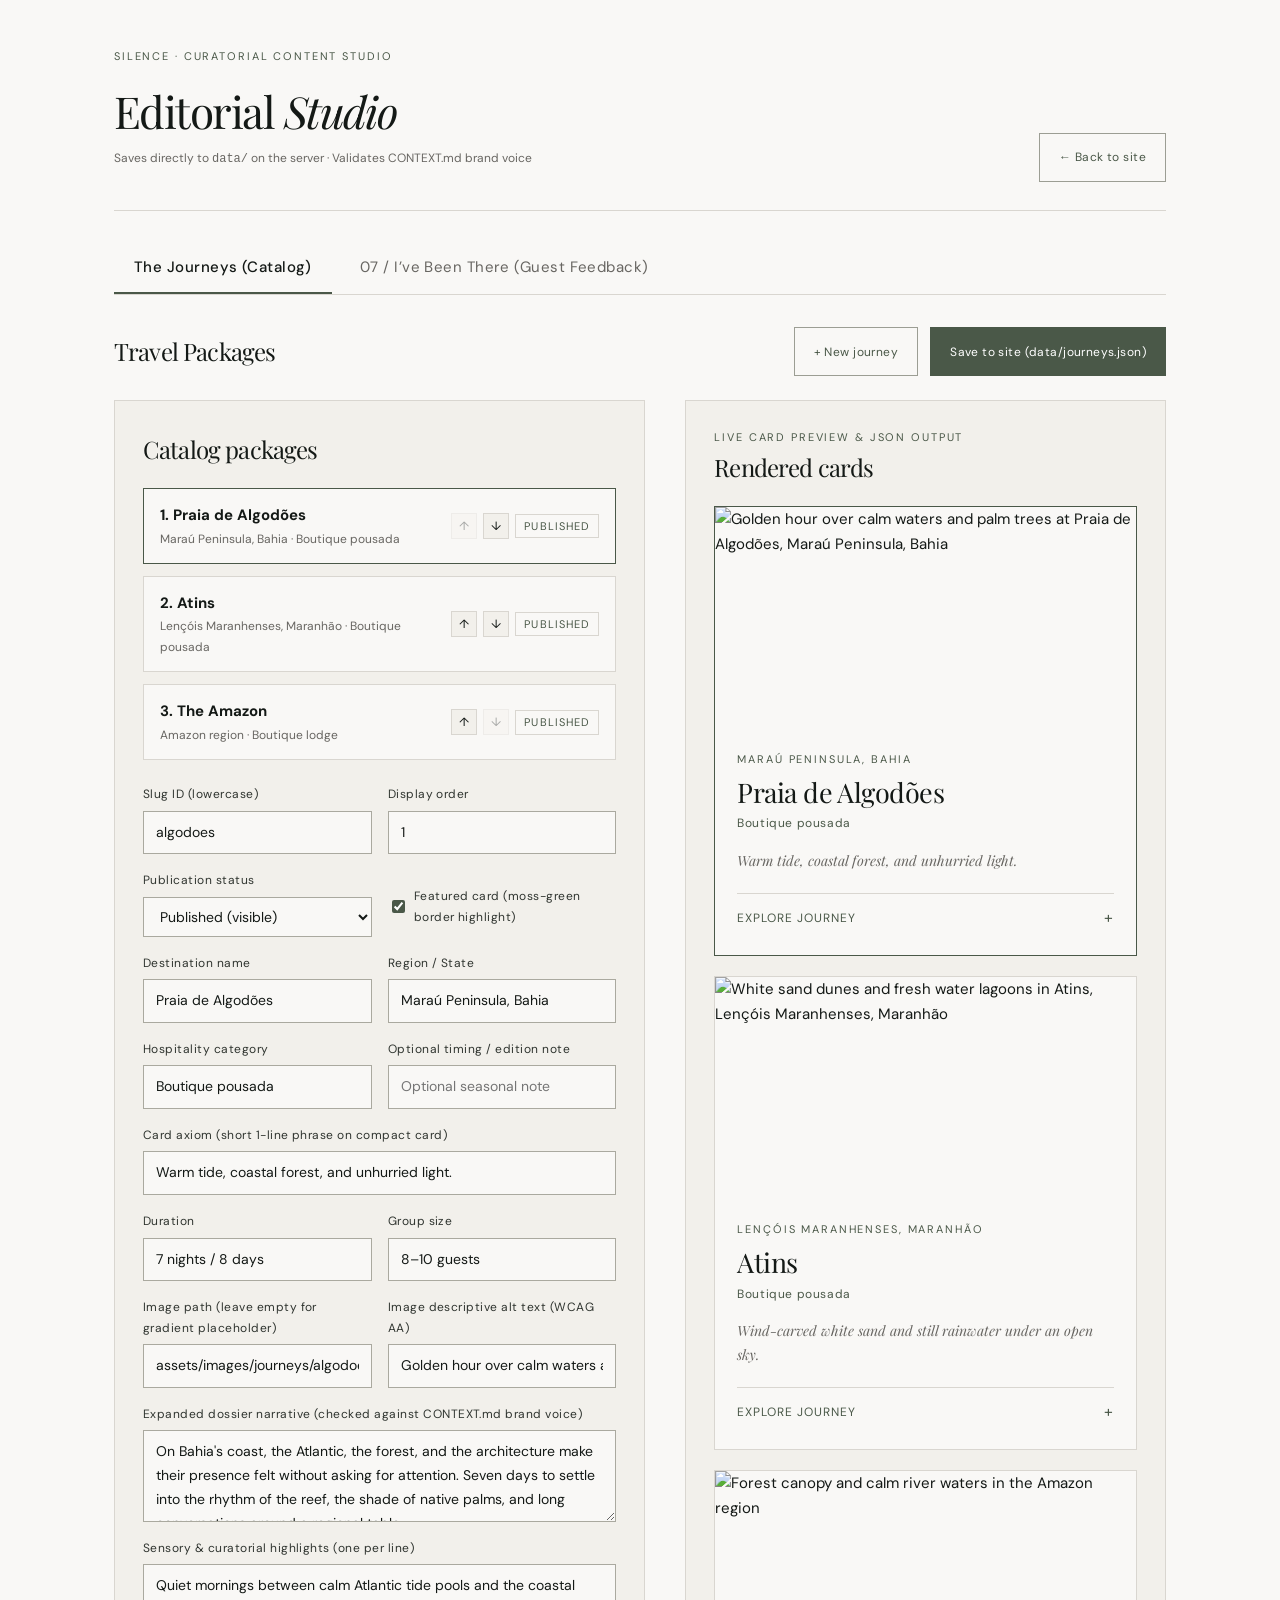
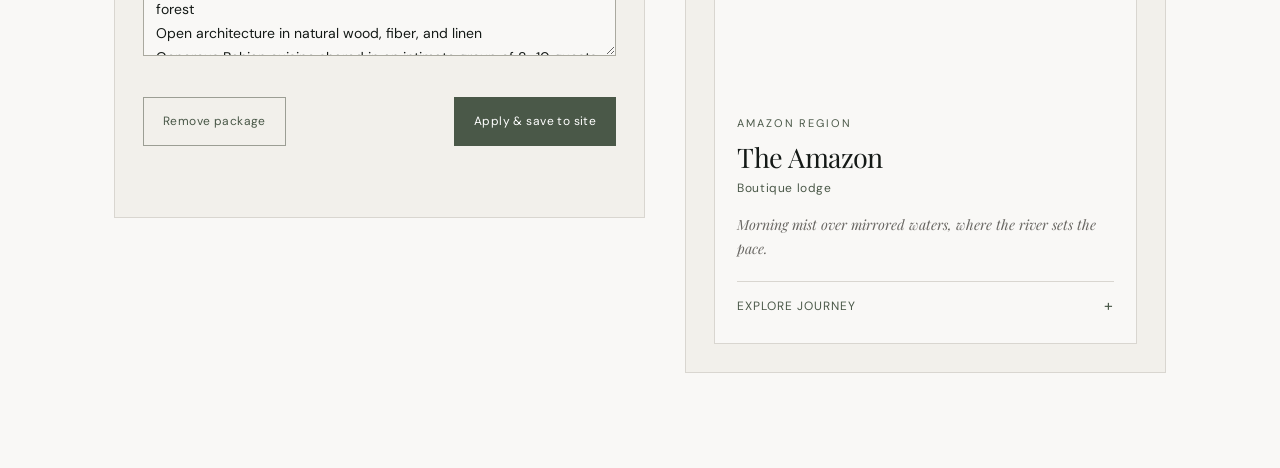
==== commit 87fc1244: "feat: add widescreen brazil slider, morphing journey dossiers, feedback section, and tabbed admin st" ====
--- a/admin/index.html
+++ b/admin/index.html
@@ -20,7 +20,7 @@
         gap: 24px;
         padding-bottom: 28px;
         border-bottom: 1px solid var(--line);
-        margin-bottom: 40px;
+        margin-bottom: 32px;
       }
       .admin-header h1 {
         margin: 8px 0 0;
@@ -30,6 +30,52 @@
         display: flex;
         flex-wrap: wrap;
         gap: 12px;
+      }
+      .admin-tabs {
+        display: flex;
+        gap: 8px;
+        margin-bottom: 32px;
+        border-bottom: 1px solid var(--line);
+      }
+      .admin-tab {
+        padding: 12px 20px;
+        background: transparent;
+        border: none;
+        border-bottom: 2px solid transparent;
+        color: var(--muted);
+        font-family: var(--sans);
+        font-size: 0.9375rem;
+        letter-spacing: 0.03em;
+        cursor: pointer;
+        transition:
+          color var(--transition-fast),
+          border-color var(--transition-fast);
+      }
+      .admin-tab:hover {
+        color: var(--ink);
+      }
+      .admin-tab.is-active {
+        color: var(--ink);
+        border-bottom-color: var(--green);
+        font-weight: 500;
+      }
+      .tab-content {
+        display: none;
+      }
+      .tab-content.is-active {
+        display: block;
+      }
+      .tab-header {
+        display: flex;
+        flex-wrap: wrap;
+        justify-content: space-between;
+        align-items: center;
+        gap: 16px;
+        margin-bottom: 24px;
+      }
+      .tab-header h2 {
+        margin: 0;
+        font-size: 1.5rem;
       }
       .admin-layout {
         display: grid;
@@ -79,6 +125,23 @@
         border: 1px solid var(--line);
         color: var(--green);
       }
+      .package-item-controls {
+        display: flex;
+        align-items: center;
+        gap: 6px;
+      }
+      .reorder-btn {
+        background: var(--paper-warm);
+        border: 1px solid var(--line);
+        color: var(--ink);
+        padding: 2px 7px;
+        font-size: 0.75rem;
+        cursor: pointer;
+      }
+      .reorder-btn:disabled {
+        opacity: 0.35;
+        cursor: default;
+      }
       .admin-form {
         display: grid;
         gap: 16px;
@@ -92,7 +155,7 @@
         color: var(--form-label);
         letter-spacing: 0.04em;
       }
-      .admin-form input:not([type="checkbox"]),
+      .admin-input,
       .admin-form select,
       .admin-form textarea {
         width: 100%;
@@ -137,6 +200,16 @@
           grid-template-columns: 1fr;
         }
       }
+      @media (max-width: 680px) {
+        .admin-row {
+          grid-template-columns: 1fr;
+        }
+        .admin-input,
+        .admin-form select,
+        .admin-form textarea {
+          font-size: 1rem;
+        }
+      }
     </style>
     <script type="module" src="./admin.js"></script>
   </head>
@@ -144,112 +217,248 @@
     <div class="admin-shell">
       <header class="admin-header">
         <div>
-          <p class="eyebrow">SILENCE · Git-Based Catalog Studio (Option A)</p>
-          <h1>Manage <em>The Journeys</em></h1>
+          <p class="eyebrow">SILENCE · Curatorial Content Studio</p>
+          <h1>Editorial <em>Studio</em></h1>
           <p class="package-item-meta">
-            Source of truth: <code>data/journeys.json</code> · Configs included:
-            <code>admin/config.yml</code> (Decap CMS) &amp; <code>.pages.yml</code> (Pages CMS)
+            Saves directly to <code>data/</code> on the server · Validates CONTEXT.md brand voice
           </p>
         </div>
         <div class="admin-actions">
-          <a class="button button-quiet" href="../index.html#journeys">← Back to site</a>
-          <button class="button button-quiet" type="button" id="add-journey-btn">+ New journey</button>
-          <button class="button button-dark" type="button" id="save-json-btn">
-            Save to data/journeys.json
-          </button>
+          <a class="button button-quiet" href="../index.html">← Back to site</a>
         </div>
       </header>
 
-      <main class="admin-layout">
-        <section class="admin-panel" aria-labelledby="editor-heading">
-          <h2 id="editor-heading">Catalog packages</h2>
-          <div class="package-list" id="package-list" role="list"></div>
-
-          <form class="admin-form" id="package-editor" novalidate>
-            <div class="admin-row">
+      <nav class="admin-tabs" role="tablist" aria-label="CMS Sections">
+        <button
+          class="admin-tab is-active"
+          id="tab-btn-journeys"
+          role="tab"
+          aria-selected="true"
+          aria-controls="section-journeys"
+        >
+          The Journeys (Catalog)
+        </button>
+        <button
+          class="admin-tab"
+          id="tab-btn-testimonials"
+          role="tab"
+          aria-selected="false"
+          aria-controls="section-testimonials"
+        >
+          07 / I’ve Been There (Guest Feedback)
+        </button>
+      </nav>
+
+      <!-- TAB 1: THE JOURNEYS -->
+      <section class="tab-content is-active" id="section-journeys" role="tabpanel" aria-labelledby="tab-btn-journeys">
+        <div class="tab-header">
+          <h2>Travel Packages</h2>
+          <div class="admin-actions">
+            <button class="button button-quiet" type="button" id="add-journey-btn">+ New journey</button>
+            <button class="button button-dark" type="button" id="save-json-btn">
+              Save to site (data/journeys.json)
+            </button>
+          </div>
+        </div>
+
+        <main class="admin-layout">
+          <section class="admin-panel" aria-labelledby="editor-heading">
+            <h2 id="editor-heading">Catalog packages</h2>
+            <div class="package-list" id="package-list" role="list"></div>
+
+            <form class="admin-form" id="package-editor" novalidate>
+              <div class="admin-row">
+                <label>
+                  <span>Slug ID (lowercase)</span>
+                  <input class="admin-input" name="id" required pattern="^[a-z0-9-]+$" placeholder="e.g. algodoes" />
+                </label>
+                <label>
+                  <span>Display order</span>
+                  <input class="admin-input" name="order" type="number" min="1" required />
+                </label>
+              </div>
+
+              <div class="admin-row">
+                <label>
+                  <span>Publication status</span>
+                  <select name="status">
+                    <option value="published">Published (visible)</option>
+                    <option value="coming_soon">Coming soon</option>
+                    <option value="archived">Archived (hidden)</option>
+                  </select>
+                </label>
+                <label class="admin-checkbox">
+                  <input type="checkbox" name="flagship" />
+                  <span>Featured card (moss-green border highlight)</span>
+                </label>
+              </div>
+
+              <div class="admin-row">
+                <label>
+                  <span>Destination name</span>
+                  <input class="admin-input" name="name" required placeholder="e.g. Praia de Algodões" />
+                </label>
+                <label>
+                  <span>Region / State</span>
+                  <input class="admin-input" name="region" required placeholder="e.g. Maraú Peninsula, Bahia" />
+                </label>
+              </div>
+
+              <div class="admin-row">
+                <label>
+                  <span>Hospitality category</span>
+                  <input class="admin-input" name="accommodation" required placeholder="e.g. Boutique pousada or Boutique lodge" />
+                </label>
+                <label>
+                  <span>Optional timing / edition note</span>
+                  <input class="admin-input" name="editionDates" placeholder="Optional seasonal note" />
+                </label>
+              </div>
+
               <label>
-                <span>Slug ID (lowercase)</span>
-                <input name="id" required pattern="^[a-z0-9-]+$" placeholder="e.g. algodoes" />
+                <span>Card axiom (short 1-line phrase on compact card)</span>
+                <input class="admin-input" name="axiom" placeholder="e.g. Warm tide, coastal forest, and unhurried light." />
               </label>
+
+              <div class="admin-row">
+                <label>
+                  <span>Duration</span>
+                  <input class="admin-input" name="duration" placeholder="7 nights / 8 days" />
+                </label>
+                <label>
+                  <span>Group size</span>
+                  <input class="admin-input" name="groupSize" placeholder="8–10 guests" />
+                </label>
+              </div>
+
+              <div class="admin-row">
+                <label>
+                  <span>Image path (leave empty for gradient placeholder)</span>
+                  <input class="admin-input" name="image" placeholder="assets/images/journeys/algodoes.webp" />
+                </label>
+                <label>
+                  <span>Image descriptive alt text (WCAG AA)</span>
+                  <input class="admin-input" name="imageAlt" placeholder="Golden hour at Praia de Algodões, Bahia" />
+                </label>
+              </div>
+
               <label>
-                <span>Display order</span>
-                <input name="order" type="number" min="1" required />
+                <span>Expanded dossier narrative (checked against CONTEXT.md brand voice)</span>
+                <textarea name="description" rows="3" required></textarea>
               </label>
-            </div>
-
-            <div class="admin-row">
+
               <label>
-                <span>Publication status</span>
-                <select name="status">
-                  <option value="published">Published (visible)</option>
-                  <option value="coming_soon">Coming soon</option>
-                  <option value="archived">Archived (hidden)</option>
-                </select>
+                <span>Sensory &amp; curatorial highlights (one per line)</span>
+                <textarea name="highlights" rows="3" placeholder="Quiet mornings between calm Atlantic tide pools&#10;Open architecture in natural wood and linen"></textarea>
               </label>
-              <label class="admin-checkbox">
-                <input type="checkbox" name="flagship" />
-                <span>Flagship journey (The inaugural journey)</span>
+
+              <div class="voice-alert" id="voice-alert" hidden role="alert"></div>
+
+              <div class="form-actions">
+                <button class="button button-quiet" type="button" id="delete-journey-btn">
+                  Remove package
+                </button>
+                <button class="button button-dark" type="submit">
+                  Apply &amp; save to site
+                </button>
+              </div>
+              <p class="admin-status" id="admin-status" role="status" aria-live="polite"></p>
+            </form>
+          </section>
+
+          <section class="admin-panel" aria-labelledby="preview-heading">
+            <p class="eyebrow">Live card preview &amp; JSON output</p>
+            <h2 id="preview-heading">Rendered cards</h2>
+            <div class="preview-grid" id="preview-grid"></div>
+          </section>
+        </main>
+      </section>
+
+      <!-- TAB 2: TESTIMONIALS (07 / I'VE BEEN THERE) -->
+      <section class="tab-content" id="section-testimonials" role="tabpanel" aria-labelledby="tab-btn-testimonials">
+        <div class="tab-header">
+          <h2>07 / I’ve Been There — Reflections</h2>
+          <div class="admin-actions">
+            <button class="button button-quiet" type="button" id="add-testimonial-btn">+ New testimonial</button>
+            <button class="button button-dark" type="button" id="save-testimonials-btn">
+              Save to site (data/testimonials.json)
+            </button>
+          </div>
+        </div>
+
+        <main class="admin-layout">
+          <section class="admin-panel" aria-labelledby="testimonial-editor-heading">
+            <h2 id="testimonial-editor-heading">Guest testimonials</h2>
+            <div class="package-list" id="testimonial-list" role="list"></div>
+
+            <form class="admin-form" id="testimonial-editor" novalidate>
+              <div class="admin-row">
+                <label>
+                  <span>Slug ID (lowercase)</span>
+                  <input class="admin-input" name="id" required pattern="^[a-z0-9-]+$" placeholder="e.g. julian-ross" />
+                </label>
+                <label>
+                  <span>Display order</span>
+                  <input class="admin-input" name="order" type="number" min="1" required />
+                </label>
+              </div>
+
+              <div class="admin-row">
+                <label>
+                  <span>Publication status</span>
+                  <select name="status">
+                    <option value="published">Published (visible)</option>
+                    <option value="archived">Archived (hidden)</option>
+                  </select>
+                </label>
+                <label>
+                  <span>Journey visited in Brazil</span>
+                  <input class="admin-input" name="journey" required placeholder="e.g. Praia de Algodões, Bahia" />
+                </label>
+              </div>
+
+              <div class="admin-row">
+                <label>
+                  <span>Author name</span>
+                  <input class="admin-input" name="author" required placeholder="e.g. Dr. Julian Ross" />
+                </label>
+                <label>
+                  <span>Role / Discipline</span>
+                  <input class="admin-input" name="role" required placeholder="e.g. Clinical Psychoanalyst" />
+                </label>
+              </div>
+
+              <label>
+                <span>Location (City, Country)</span>
+                <input class="admin-input" name="location" required placeholder="e.g. Manhattan, New York" />
               </label>
-            </div>
-
-            <div class="admin-row">
+
               <label>
-                <span>Destination name</span>
-                <input name="name" required placeholder="e.g. Praia de Algodões" />
+                <span>Testimonial quote (checked against CONTEXT.md brand voice)</span>
+                <textarea name="quote" rows="4" required placeholder="Reflective feedback on silence, landscape and attention..."></textarea>
               </label>
-              <label>
-                <span>Region / State</span>
-                <input name="region" required placeholder="e.g. Maraú Peninsula, Bahia" />
-              </label>
-            </div>
-
-            <div class="admin-row">
-              <label>
-                <span>Accommodation</span>
-                <input name="accommodation" required placeholder="e.g. Vila Oyá Casa Hotel" />
-              </label>
-              <label>
-                <span>Edition / timing note</span>
-                <input name="editionDates" placeholder="e.g. Inaugural edition" />
-              </label>
-            </div>
-
-            <div class="admin-row">
-              <label>
-                <span>Image path (leave empty for gradient placeholder)</span>
-                <input name="image" placeholder="assets/images/journeys/algodoes.jpg" />
-              </label>
-              <label>
-                <span>Image descriptive alt text (WCAG AA)</span>
-                <input name="imageAlt" placeholder="Natural materials at Vila Oyá" />
-              </label>
-            </div>
-
-            <label>
-              <span>Curatorial description (checked against CONTEXT.md brand voice)</span>
-              <textarea name="description" rows="3" required></textarea>
-            </label>
-
-            <div class="voice-alert" id="voice-alert" hidden role="alert"></div>
-
-            <div class="form-actions">
-              <button class="button button-quiet" type="button" id="delete-journey-btn">
-                Remove package
-              </button>
-              <button class="button button-dark" type="submit">
-                Apply changes to preview
-              </button>
-            </div>
-            <p class="admin-status" id="admin-status" role="status" aria-live="polite"></p>
-          </form>
-        </section>
-
-        <section class="admin-panel" aria-labelledby="preview-heading">
-          <p class="eyebrow">Live card preview &amp; JSON output</p>
-          <h2 id="preview-heading">Rendered cards</h2>
-          <div class="preview-grid" id="preview-grid"></div>
-        </section>
-      </main>
+
+              <div class="voice-alert" id="testimonial-voice-alert" hidden role="alert"></div>
+
+              <div class="form-actions">
+                <button class="button button-quiet" type="button" id="delete-testimonial-btn">
+                  Remove testimonial
+                </button>
+                <button class="button button-dark" type="submit">
+                  Apply &amp; save to site
+                </button>
+              </div>
+              <p class="admin-status" id="testimonial-admin-status" role="status" aria-live="polite"></p>
+            </form>
+          </section>
+
+          <section class="admin-panel" aria-labelledby="testimonial-preview-heading">
+            <p class="eyebrow">Live testimonial preview</p>
+            <h2 id="testimonial-preview-heading">Rendered cards</h2>
+            <div class="preview-grid" id="testimonial-preview-grid"></div>
+          </section>
+        </main>
+      </section>
     </div>
 
     <template id="journey-card-template">
@@ -259,11 +468,11 @@
           <p class="eyebrow" data-field="eyebrow"></p>
           <h3 data-field="name"></h3>
           <p class="journey-region" data-field="region"></p>
-          <p class="journey-description" data-field="description"></p>
-          <a class="text-link" href="#invitation" data-field="cta">
-            <span data-field="cta-label">Enquire about this journey</span>
-            <span aria-hidden="true">↗</span>
-          </a>
+          <p class="journey-axiom" data-field="axiom"></p>
+          <span class="journey-expand-hint">
+            <span>Explore journey</span>
+            <span class="journey-expand-icon" aria-hidden="true">+</span>
+          </span>
         </div>
       </article>
     </template>
--- a/styles.css
+++ b/styles.css
@@ -189,16 +189,20 @@
 
   .site-header {
     position: absolute;
-    z-index: 5;
-    inset: 0 0 auto;
+    z-index: 15;
+    top: var(--hero-header-top, calc(100svh - 114px));
+    right: 0;
+    left: 0;
     display: flex;
     align-items: center;
-    justify-content: space-between;
-    min-height: 86px;
+    justify-content: flex-end;
+    min-height: 74px;
     padding: 0 7.2%;
     color: white;
-    background: transparent;
-    border-bottom: 1px solid rgb(255 255 255 / 20%);
+    background: rgb(20 25 22 / 36%);
+    border-top: 1px solid rgb(255 255 255 / 18%);
+    border-bottom: 0;
+    backdrop-filter: blur(8px);
     transition:
       background-color var(--transition-fast),
       color var(--transition-fast),
@@ -207,14 +211,22 @@
 
   .site-header.is-scrolled {
     position: fixed;
+    top: 0;
+    justify-content: space-between;
+    min-height: 82px;
     color: var(--ink);
-    background: rgb(249 248 246 / 94%);
-    border-bottom-color: var(--line);
-    backdrop-filter: blur(6px);
+    background: rgb(249 248 246 / 95%);
+    border-top-color: transparent;
+    border-bottom: 1px solid var(--line);
+    backdrop-filter: blur(8px);
   }
 
   .site-header.is-menu-open {
+    justify-content: space-between;
     color: var(--ink);
+    background: var(--paper);
+    border-top-color: var(--line);
+    border-bottom: 1px solid var(--line);
   }
 
   .hero {
@@ -222,8 +234,8 @@
     display: flex;
     flex-direction: column;
     justify-content: center;
-    min-height: 100svh;
-    padding: 155px 7.2% 55px;
+    min-height: calc(100svh - 40px);
+    padding: 110px 7.2% 115px;
     overflow: hidden;
     color: white;
     background: var(--ink);
@@ -254,12 +266,7 @@
   }
 
   .brazil {
-    display: grid;
-    grid-template-columns: 1.05fr 0.95fr;
-    gap: 10%;
-    align-items: center;
-    padding-top: 145px;
-    padding-bottom: 150px;
+    width: 100%;
   }
 
   .journeys {
@@ -291,6 +298,12 @@
     padding-bottom: 145px;
   }
 
+  .testimonials {
+    padding-top: 135px;
+    padding-bottom: 145px;
+    background: var(--paper-warm);
+  }
+
   .invitation {
     display: grid;
     grid-template-columns: 0.82fr 1.18fr;
@@ -305,7 +318,7 @@
     align-items: center;
     gap: 18px;
     min-height: 120px;
-    padding: 30px 7.2%;
+    padding: 30px 7.2% 68px;
     color: white;
     background: var(--ink);
   }
@@ -343,21 +356,67 @@
     letter-spacing: 0.22em;
   }
 
+  .site-header .wordmark {
+    display: none;
+  }
+
+  .site-header.is-scrolled .wordmark,
+  .site-header.is-menu-open .wordmark {
+    display: inline-block;
+  }
+
+  .hero-wordmark {
+    position: absolute;
+    z-index: 6;
+    top: 34px;
+    left: 7.2%;
+    color: white;
+  }
+
   .site-nav {
     display: flex;
     align-items: center;
+    justify-content: space-between;
+    width: 100%;
     gap: clamp(20px, 2.7vw, 42px);
-    color: rgb(255 255 255 / 85%);
+    color: rgb(255 255 255 / 88%);
     font-size: 0.75rem;
     letter-spacing: 0.035em;
   }
 
+  .site-header.is-scrolled .site-nav {
+    width: auto;
+    justify-content: flex-end;
+    color: var(--nav-scrolled);
+  }
+
   .site-nav a {
     transition: color var(--transition-slow);
   }
 
   .site-nav a:hover {
     color: white;
+  }
+
+  .nav-link {
+    position: relative;
+    padding: 10px 0;
+  }
+
+  .nav-link::after {
+    position: absolute;
+    right: 0;
+    bottom: 0;
+    left: 0;
+    height: 1px;
+    background: var(--green);
+    opacity: 0;
+    transform: scaleX(0);
+    transform-origin: left center;
+    transition:
+      transform var(--transition-fast),
+      opacity var(--transition-fast);
+    content: "";
   }
 
   .nav-invitation {
@@ -373,19 +432,22 @@
     display: none;
   }
 
-  .site-header.is-scrolled .site-nav {
-    color: var(--nav-scrolled);
-  }
-
-  .site-header.is-scrolled .site-nav a:hover {
+  .site-header.is-scrolled .site-nav a:hover,
+  .site-header.is-scrolled .nav-link.is-active,
+  .site-header.is-scrolled .nav-invitation.is-active {
     color: var(--green);
+  }
+
+  .site-header.is-scrolled .nav-link.is-active::after {
+    opacity: 1;
+    transform: scaleX(1);
   }
 
   .site-header.is-scrolled .nav-invitation {
     border-bottom-color: var(--green);
   }
 
-  .site-header.is-scrolled .menu-toggle span {
+  .site-header.is-scrolled .menu-line {
     background: var(--ink);
   }
 
@@ -447,19 +509,23 @@
   }
 
   .hero-pillars {
-    position: absolute;
-    z-index: 1;
-    right: 7.2%;
-    bottom: 26px;
-    left: 7.2%;
+    position: fixed;
+    z-index: 12;
+    right: 0;
+    bottom: 0;
+    left: 0;
     display: flex;
+    align-items: center;
     gap: 34px;
-    padding-top: 13px;
-    border-top: 1px solid rgb(255 255 255 / 25%);
-    color: rgb(255 255 255 / 78%);
+    min-height: 40px;
+    padding: 0 7.2%;
+    background: rgb(20 25 22 / 86%);
+    border-top: 1px solid rgb(255 255 255 / 16%);
+    color: rgb(255 255 255 / 82%);
     font-size: 0.6875rem;
     letter-spacing: 0.1em;
     text-transform: uppercase;
+    backdrop-filter: blur(8px);
   }
 
   .hero-pillars b {
@@ -534,7 +600,7 @@
     font-size: 0.75rem;
   }
 
-  .text-link span:last-child {
+  .text-link-arrow {
     margin-left: 12px;
   }
 
@@ -571,6 +637,7 @@
   .experience h2,
   .audience h2,
   .faq h2,
+  .testimonials h2,
   .invitation h2 {
     margin-bottom: 28px;
     font-size: clamp(2.9375rem, 5.4vw, 4.4375rem);
@@ -623,7 +690,8 @@
 
   .experience-heading .section-number,
   .audience-heading .section-number,
-  .faq-heading .section-number {
+  .faq-heading .section-number,
+  .testimonials-heading .section-number {
     margin-bottom: 24px;
   }
 
@@ -668,7 +736,7 @@
     padding: 0 0 42px;
   }
 
-  .timeline-entry:last-child {
+  .timeline-entry-last {
     padding-bottom: 0;
   }
 
@@ -775,61 +843,161 @@
     font: italic 0.8125rem/1.8 var(--serif);
   }
 
-  /* Brazil (Flagship) */
+  /* Brazil (Contemplative Nature & Slideshow) */
   .brazil-image {
     position: relative;
-    height: 600px;
+    width: 100%;
+    min-height: clamp(540px, 78svh, 760px);
+    overflow: hidden;
+    background: var(--ink);
+  }
+
+  .brazil-slides {
+    position: absolute;
+    inset: 0;
+  }
+
+  .brazil-slide {
+    position: absolute;
+    inset: 0;
+    display: flex;
+    align-items: flex-end;
+    margin: 0;
+    padding: 64px var(--section-gutter) 58px;
+    opacity: 0;
+    pointer-events: none;
+    transition: opacity 1100ms ease-out;
+  }
+
+  .brazil-slide.is-active {
+    opacity: 1;
+    pointer-events: auto;
   }
 
   .brazil-image img {
+    position: absolute;
+    inset: 0;
+    width: 100%;
     height: 100%;
-  }
-
-  .image-caption {
+    object-fit: cover;
+  }
+
+  .brazil-slider-btn {
     position: absolute;
-    right: 0;
-    bottom: 0;
-    left: 0;
-    padding: 18px;
+    z-index: 3;
+    top: 50%;
+    display: grid;
+    place-items: center;
+    width: 34px;
+    height: 34px;
+    padding: 0;
+    border: 1px solid rgb(255 255 255 / 22%);
+    color: rgb(255 255 255 / 72%);
+    background: rgb(20 25 22 / 22%);
+    font-size: 0.875rem;
+    font-weight: 300;
+    line-height: 1;
+    cursor: pointer;
+    transform: translateY(-50%);
+    backdrop-filter: blur(4px);
+    transition:
+      color var(--transition-fast),
+      background-color var(--transition-fast),
+      border-color var(--transition-fast);
+  }
+
+  .brazil-slider-btn-prev {
+    left: clamp(14px, 2.2vw, 32px);
+  }
+
+  .brazil-slider-btn-next {
+    right: clamp(14px, 2.2vw, 32px);
+  }
+
+  .brazil-slider-btn:hover {
+    border-color: rgb(255 255 255 / 55%);
     color: white;
-    background: linear-gradient(transparent, rgb(20 25 22 / 54%));
-    font-size: 0.6875rem;
-    letter-spacing: 0.09em;
+    background: rgb(20 25 22 / 46%);
+  }
+
+  .brazil-slider-dots {
+    position: absolute;
+    z-index: 3;
+    bottom: 20px;
+    left: 50%;
+    display: flex;
+    align-items: center;
+    gap: 8px;
+    transform: translateX(-50%);
+  }
+
+  .brazil-slider-dot {
+    width: 18px;
+    height: 2px;
+    padding: 0;
+    border: 0;
+    background: rgb(255 255 255 / 34%);
+    cursor: pointer;
+    transition:
+      width var(--transition-fast),
+      background-color var(--transition-fast);
+  }
+
+  .brazil-slider-dot.is-active {
+    width: 28px;
+    background: rgb(255 255 255 / 88%);
   }
 
   .brazil-copy {
-    max-width: 490px;
-    padding: 25px 0;
-  }
-
-  .brazil-copy .section-number {
-    margin-bottom: 53px;
-  }
-
-  .brazil-copy .eyebrow {
-    margin-bottom: 19px;
-  }
-
-  .brazil h2 {
-    margin-bottom: 10px;
-    font-size: clamp(3.3125rem, 5.3vw, 4.625rem);
-    line-height: 1.03;
-  }
-
-  .brazil-location {
-    color: var(--muted);
+    position: relative;
+    z-index: 2;
+    max-width: 380px;
+    padding: 22px 26px;
+    color: rgb(249 248 246 / 92%);
+    background: rgb(20 25 22 / 34%);
+    border: 1px solid rgb(255 255 255 / 14%);
+    backdrop-filter: blur(6px);
+  }
+
+  .brazil-overline {
+    margin: 0 0 10px;
+    color: rgb(249 248 246 / 68%);
+    font-size: 0.625rem;
+    letter-spacing: 0.16em;
+    text-transform: uppercase;
+  }
+
+  .brazil-slide-title {
+    margin: 0 0 10px;
+    color: white;
+    font: 400 clamp(1.5rem, 2.3vw, 2rem) / 1.14 var(--serif);
+    letter-spacing: -0.02em;
+  }
+
+  .brazil-body {
+    margin: 0 0 14px;
+    color: rgb(249 248 246 / 80%);
     font-size: 0.8125rem;
-    letter-spacing: 0.05em;
-  }
-
-  .brazil-copy .aside-line {
-    margin: 28px 0;
-  }
-
-  .brazil-body {
-    color: var(--muted);
-    font-size: 0.875rem;
-    line-height: 1.85;
+    line-height: 1.65;
+  }
+
+  .brazil-link {
+    display: inline-flex;
+    align-items: center;
+    gap: 6px;
+    padding-bottom: 3px;
+    border-bottom: 1px solid rgb(255 255 255 / 32%);
+    color: rgb(249 248 246 / 88%);
+    font-size: 0.75rem;
+    letter-spacing: 0.04em;
+    transition:
+      color var(--transition-fast),
+      border-color var(--transition-fast);
+  }
+
+  .brazil-link:hover {
+    border-bottom-color: white;
+    color: white;
   }
 
   /* The Journeys (Catalog) */
@@ -868,6 +1036,19 @@
     flex-direction: column;
     background: var(--paper);
     border: 1px solid var(--line);
+    cursor: pointer;
+    user-select: none;
+    transition:
+      transform var(--transition-fast),
+      border-color var(--transition-fast),
+      box-shadow var(--transition-fast);
+  }
+
+  .journey-card:hover,
+  .journey-card:focus-visible {
+    border-color: var(--green);
+    transform: translateY(-2px);
+    box-shadow: 0 12px 28px rgb(20 25 22 / 6%);
   }
 
   .journey-card-flagship {
@@ -911,16 +1092,237 @@
     letter-spacing: 0.05em;
   }
 
-  .journey-description {
+  .journey-axiom {
     flex: 1;
-    margin: 0 0 18px;
+    margin: 0 0 20px;
     color: var(--muted);
-    font-size: 0.875rem;
+    font: italic 0.875rem/1.7 var(--serif);
+  }
+
+  .journey-expand-hint {
+    display: inline-flex;
+    align-items: center;
+    justify-content: space-between;
+    gap: 8px;
+    margin-top: auto;
+    padding-top: 14px;
+    border-top: 1px solid var(--line);
+    color: var(--green);
+    font-size: 0.75rem;
+    letter-spacing: 0.08em;
+    text-transform: uppercase;
+  }
+
+  .journey-expand-icon {
+    font-size: 1rem;
+    line-height: 1;
+    transition: transform var(--transition-fast);
+  }
+
+  .journey-card:hover .journey-expand-icon {
+    transform: scale(1.2);
+  }
+
+  /* Journey Dossier Modal (Framed Overlay) */
+  .journey-dossier {
+    position: fixed;
+    inset: 0;
+    z-index: 40;
+    display: grid;
+    place-items: center;
+    padding: clamp(20px, 4.5vw, 56px);
+    opacity: 0;
+    pointer-events: none;
+    transition: opacity 380ms ease-out;
+  }
+
+  .journey-dossier.is-open {
+    opacity: 1;
+    pointer-events: auto;
+  }
+
+  .journey-dossier[hidden] {
+    display: none;
+  }
+
+  .journey-dossier-backdrop {
+    position: fixed;
+    inset: 0;
+    background: rgb(20 25 22 / 52%);
+    backdrop-filter: blur(8px);
+    cursor: pointer;
+  }
+
+  .journey-dossier-panel {
+    position: relative;
+    z-index: 2;
+    display: grid;
+    grid-template-columns: 0.95fr 1.05fr;
+    width: 100%;
+    max-width: 1220px;
+    height: 100%;
+    max-height: 760px;
+    background: var(--paper);
+    border: 1px solid var(--line);
+    box-shadow: 0 32px 72px rgb(20 25 22 / 24%);
+    overflow: hidden;
+    transform-origin: center center;
+    transform: translate3d(var(--morph-x, 0px), var(--morph-y, 0px), 0)
+      scale(var(--morph-sx, 0.92), var(--morph-sy, 0.92));
+    transition: transform 520ms cubic-bezier(0.22, 1, 0.36, 1);
+    will-change: transform;
+  }
+
+  .journey-dossier.is-open .journey-dossier-panel {
+    transform: translate3d(0, 0, 0) scale(1, 1);
+  }
+
+  .dossier-media {
+    display: flex;
+    flex-direction: column;
+    height: 100%;
+    background: var(--paper-warm);
+    border-right: 1px solid var(--line);
+    overflow: hidden;
+  }
+
+  .dossier-image {
+    position: relative;
+    flex: 1;
+    min-height: 280px;
+    overflow: hidden;
+  }
+
+  .dossier-image img {
+    width: 100%;
+    height: 100%;
+    object-fit: cover;
+  }
+
+  .dossier-meta {
+    display: grid;
+    grid-template-columns: repeat(3, 1fr);
+    gap: 12px;
+    margin: 0;
+    padding: 20px 24px;
+    background: var(--paper);
+    border-top: 1px solid var(--line);
+  }
+
+  .dossier-meta-item dt {
+    margin-bottom: 4px;
+    color: var(--muted);
+    font-size: 0.6875rem;
+    letter-spacing: 0.1em;
+    text-transform: uppercase;
+  }
+
+  .dossier-meta-item dd {
+    margin: 0;
+    color: var(--ink);
+    font-size: 0.8125rem;
+    font-weight: 500;
+  }
+
+  .dossier-content {
+    display: flex;
+    flex-direction: column;
+    padding: 38px 42px 42px;
+    overflow-y: auto;
+  }
+
+  .dossier-header {
+    display: flex;
+    align-items: center;
+    justify-content: space-between;
+    gap: 16px;
+    margin-bottom: 14px;
+  }
+
+  .dossier-close-btn {
+    display: inline-flex;
+    align-items: center;
+    gap: 6px;
+    padding: 4px 10px;
+    border: 1px solid var(--line);
+    color: var(--muted);
+    background: transparent;
+    font-size: 0.75rem;
+    letter-spacing: 0.08em;
+    text-transform: uppercase;
+    cursor: pointer;
+    transition:
+      color var(--transition-fast),
+      border-color var(--transition-fast);
+  }
+
+  .dossier-close-btn:hover {
+    color: var(--ink);
+    border-color: var(--ink);
+  }
+
+  .dossier-close-icon {
+    font-size: 1rem;
+    line-height: 1;
+  }
+
+  .dossier-content h3 {
+    margin: 0 0 10px;
+    font: 400 clamp(2rem, 3.2vw, 2.75rem)/1.1 var(--serif);
+    letter-spacing: -0.025em;
+  }
+
+  .dossier-axiom {
+    margin: 0 0 16px;
+    color: var(--green);
+    font: italic 0.9375rem/1.6 var(--serif);
+  }
+
+  .dossier-content .aside-line {
+    margin: 0 0 22px;
+  }
+
+  .dossier-description {
+    margin: 0 0 24px;
+    color: var(--muted);
+    font-size: 0.9375rem;
+    line-height: 1.85;
+  }
+
+  .dossier-highlights-wrap {
+    margin-bottom: 32px;
+    padding: 22px 24px;
+    background: var(--paper-warm);
+    border: 1px solid var(--line);
+  }
+
+  .dossier-highlights-title {
+    margin: 0 0 12px;
+    color: var(--green);
+    font-size: 0.6875rem;
+    letter-spacing: 0.14em;
+    text-transform: uppercase;
+  }
+
+  .dossier-highlights {
+    margin: 0;
+    padding: 0 0 0 18px;
+    color: var(--muted);
+    font-size: 0.8125rem;
     line-height: 1.8;
   }
 
-  .journey-body .text-link {
+  .dossier-highlights li {
+    margin-bottom: 6px;
+  }
+
+  .dossier-actions {
     margin-top: auto;
+    padding-top: 14px;
+  }
+
+  body.has-modal-open {
+    overflow: hidden;
   }
 
   /* Audience */
@@ -1055,6 +1457,110 @@
     line-height: 1.85;
   }
 
+  /* 07 / I'VE BEEN THERE (Guest Feedback) */
+  .testimonials-heading {
+    max-width: 720px;
+  }
+
+  .testimonials-heading h2 {
+    margin-bottom: 21px;
+    font-size: clamp(2.9375rem, 5.4vw, 4.4375rem);
+    line-height: 1.08;
+  }
+
+  .testimonials-intro {
+    max-width: 580px;
+    margin: 0;
+    color: var(--muted);
+    font-size: 0.875rem;
+    line-height: 1.85;
+  }
+
+  .testimonials-grid {
+    display: grid;
+    grid-template-columns: repeat(3, 1fr);
+    align-items: stretch;
+    gap: 28px;
+    margin-top: 64px;
+  }
+
+  .testimonial-card {
+    display: flex;
+    flex-direction: column;
+    padding: 38px 32px 34px;
+    background: var(--paper);
+    border: 1px solid var(--line);
+    transition:
+      border-color var(--transition-fast),
+      transform var(--transition-fast);
+  }
+
+  .testimonial-card:hover {
+    border-color: var(--muted);
+    transform: translateY(-2px);
+  }
+
+  .testimonial-body {
+    display: flex;
+    flex-direction: column;
+    justify-content: space-between;
+    height: 100%;
+    margin: 0;
+  }
+
+  .testimonial-quote {
+    margin: 0 0 32px;
+    color: var(--ink);
+    font-family: var(--serif);
+    font-size: clamp(1.0625rem, 1.2vw, 1.1875rem);
+    font-style: italic;
+    font-weight: 300;
+    line-height: 1.78;
+    letter-spacing: -0.01em;
+  }
+
+  .testimonial-footer {
+    display: flex;
+    flex-direction: column;
+    gap: 12px;
+    padding-top: 22px;
+    border-top: 1px solid var(--line);
+  }
+
+  .testimonial-meta {
+    display: flex;
+    flex-direction: column;
+    gap: 4px;
+  }
+
+  .testimonial-author {
+    color: var(--ink);
+    font-family: var(--sans);
+    font-size: 0.9375rem;
+    font-style: normal;
+    font-weight: 500;
+    letter-spacing: 0.01em;
+  }
+
+  .testimonial-role {
+    color: var(--muted);
+    font-size: 0.75rem;
+    letter-spacing: 0.03em;
+    line-height: 1.4;
+  }
+
+  .testimonial-journey {
+    display: inline-block;
+    align-self: flex-start;
+    padding: 3px 9px;
+    border: 1px solid var(--line);
+    color: var(--green);
+    font-size: 0.6875rem;
+    letter-spacing: 0.06em;
+    text-transform: uppercase;
+    background: var(--paper-warm);
+  }
+
   /* Invitation Form */
   .invitation-intro {
     max-width: 420px;
@@ -1137,7 +1643,7 @@
     letter-spacing: 0.05em;
   }
 
-  .form-step input:not([type="checkbox"]),
+  .form-input,
   .form-step select,
   .form-step textarea {
     width: 100%;
@@ -1308,6 +1814,10 @@
       padding: 0 5%;
     }
 
+    .hero-wordmark {
+      left: 5%;
+    }
+
     .site-nav {
       gap: 15px;
       font-size: 0.6875rem;
@@ -1319,8 +1829,8 @@
     }
 
     .hero-pillars {
-      left: 5%;
-      right: 5%;
+      padding-left: 5%;
+      padding-right: 5%;
     }
 
     .section-shell {
@@ -1353,63 +1863,118 @@
     }
 
     .site-header {
+      top: var(--hero-header-top, calc(100svh - 110px));
+      min-height: 70px;
+    }
+
+    .site-header.is-scrolled {
+      top: 0;
       min-height: 70px;
     }
 
     .wordmark {
       font-size: 0.9375rem;
+    }
+
+    .hero-wordmark {
+      top: 26px;
+      left: 7%;
     }
 
     .menu-toggle {
       position: relative;
       z-index: 7;
+      display: inline-flex;
+      align-items: center;
+      gap: 10px;
+      min-height: 40px;
+      padding: 0 15px;
+      border: 1px solid rgb(255 255 255 / 32%);
+      color: white;
+      background: rgb(255 255 255 / 8%);
+      font-size: 0.6875rem;
+      letter-spacing: 0.14em;
+      text-transform: uppercase;
+      cursor: pointer;
+      transition:
+        color var(--transition-fast),
+        background-color var(--transition-fast),
+        border-color var(--transition-fast);
+    }
+
+    .menu-toggle:hover {
+      background: rgb(255 255 255 / 16%);
+      border-color: white;
+    }
+
+    .menu-toggle-icon {
       display: grid;
       align-content: center;
-      gap: 6px;
-      width: 42px;
-      height: 42px;
-      padding: 11px 8px;
-      border: 0;
-      background: transparent;
-      cursor: pointer;
-    }
-
-    .menu-toggle span {
-      width: 25px;
+      gap: 4px;
+      width: 18px;
+      height: 14px;
+    }
+
+    .menu-line {
+      display: block;
+      width: 18px;
       height: 1px;
-      background: white;
+      background: currentcolor;
       transition:
         transform var(--transition-fast),
+        opacity var(--transition-fast),
         background-color var(--transition-fast);
     }
 
-    .site-header.is-scrolled .menu-toggle span,
-    .site-header.is-menu-open .menu-toggle span,
-    .menu-toggle[aria-expanded="true"] span {
-      background: var(--ink);
-    }
-
-    .menu-toggle[aria-expanded="true"] span:first-child {
-      transform: translateY(3.5px) rotate(45deg);
-    }
-
-    .menu-toggle[aria-expanded="true"] span:last-child {
-      transform: translateY(-3.5px) rotate(-45deg);
+    .site-header.is-scrolled .menu-toggle,
+    .site-header.is-menu-open .menu-toggle,
+    .menu-toggle[aria-expanded="true"] {
+      color: var(--ink);
+      background: rgb(20 25 22 / 4%);
+      border-color: var(--line);
+    }
+
+    .site-header.is-scrolled .menu-toggle:hover,
+    .site-header.is-menu-open .menu-toggle:hover {
+      border-color: var(--green);
+      color: var(--green);
+    }
+
+    .menu-toggle[aria-expanded="true"] .menu-line-top {
+      transform: translateY(5px) rotate(45deg);
+    }
+
+    .menu-toggle[aria-expanded="true"] .menu-line-middle {
+      opacity: 0;
+    }
+
+    .menu-toggle[aria-expanded="true"] .menu-line-bottom {
+      transform: translateY(-5px) rotate(-45deg);
     }
 
     .site-nav {
       position: absolute;
-      top: 0;
       right: 0;
+      bottom: 100%;
       left: 0;
       display: none;
       flex-direction: column;
       align-items: stretch;
       gap: 0;
-      padding: 83px 7% 22px;
+      padding: 22px 7%;
       color: var(--nav-scrolled);
       background: var(--paper);
+      border-top: 1px solid var(--line);
       border-bottom: 1px solid var(--line);
+      box-shadow: 0 -12px 32px rgb(20 25 22 / 12%);
+    }
+
+    .site-header.is-scrolled .site-nav {
+      top: 0;
+      bottom: auto;
+      width: 100%;
+      padding: 83px 7% 22px;
+      border-top: 0;
       box-shadow: 0 12px 32px rgb(20 25 22 / 8%);
     }
 
@@ -1424,8 +1989,14 @@
       font-size: 0.875rem;
     }
 
-    .site-nav a:hover {
+    .nav-link::after {
+      display: none;
+    }
+
+    .site-nav a:hover,
+    .site-nav .nav-link.is-active {
       color: var(--green);
+      border-bottom-color: var(--green);
     }
 
     .site-nav .nav-invitation {
@@ -1436,8 +2007,8 @@
     }
 
     .hero {
-      min-height: 100svh;
-      padding: 127px 7% 100px;
+      min-height: calc(100svh - 40px);
+      padding: 68px 7% 86px;
     }
 
     .hero-copy {
@@ -1445,27 +2016,33 @@
     }
 
     .hero h1 {
-      margin: 20px 0 18px;
-      font-size: clamp(3rem, 15vw, 5.25rem);
+      margin: 14px 0;
+      font-size: clamp(2.375rem, 10.5vw, 3.5rem);
     }
 
     .hero-description {
       max-width: 370px;
+      margin-bottom: 18px;
       font-size: 0.875rem;
+      line-height: 1.65;
+    }
+
+    .hero-tagline {
+      margin-top: 14px;
     }
 
     .hero-pillars {
-      right: 7%;
-      bottom: 23px;
-      left: 7%;
-      flex-wrap: wrap;
-      gap: 20px;
-      font-size: 0.6875rem;
+      height: 40px;
+      min-height: 40px;
+      padding: 0 5%;
+      gap: 10px;
+      font-size: 0.5625rem;
+      letter-spacing: 0.06em;
+      white-space: nowrap;
     }
 
     .hero-place {
-      width: 100%;
-      margin-left: 0;
+      margin-left: auto;
     }
 
     .breather {
@@ -1494,6 +2071,7 @@
     .experience h2,
     .audience h2,
     .faq h2,
+    .testimonials h2,
     .invitation h2 {
       font-size: clamp(2.6875rem, 12vw, 3.75rem);
     }
@@ -1539,28 +2117,33 @@
     }
 
     .brazil {
-      display: flex;
-      flex-direction: column;
-      align-items: stretch;
-      gap: 38px;
-      padding-top: 85px;
-      padding-bottom: 91px;
+      padding: 0;
     }
 
     .brazil-image {
-      height: 390px;
+      min-height: 480px;
+    }
+
+    .brazil-slide {
+      padding: 40px 52px 54px;
     }
 
     .brazil-copy {
-      padding: 0;
-    }
-
-    .brazil-copy .section-number {
-      margin-bottom: 40px;
-    }
-
-    .brazil h2 {
-      font-size: 3.625rem;
+      max-width: 100%;
+      padding: 18px 20px;
+    }
+
+    .brazil-slider-btn {
+      width: 30px;
+      height: 30px;
+    }
+
+    .brazil-slider-btn-prev {
+      left: 10px;
+    }
+
+    .brazil-slider-btn-next {
+      right: 10px;
     }
 
     .journeys {
@@ -1582,6 +2165,36 @@
       height: 190px;
     }
 
+    .journey-dossier {
+      padding: 16px;
+    }
+
+    .journey-dossier-panel {
+      grid-template-columns: 1fr;
+      max-height: calc(100svh - 32px);
+      overflow-y: auto;
+    }
+
+    .dossier-media {
+      border-right: 0;
+      border-bottom: 1px solid var(--line);
+    }
+
+    .dossier-image {
+      min-height: 220px;
+      height: 220px;
+    }
+
+    .dossier-meta {
+      grid-template-columns: 1fr 1fr;
+      gap: 10px;
+      padding: 14px 18px;
+    }
+
+    .dossier-content {
+      padding: 24px 20px 30px;
+    }
+
     .audience {
       display: block;
       padding-top: 88px;
@@ -1619,6 +2232,25 @@
       font-size: 1rem;
     }
 
+    .testimonials {
+      padding-top: 88px;
+      padding-bottom: 91px;
+    }
+
+    .testimonials-heading {
+      margin-bottom: 35px;
+    }
+
+    .testimonials-grid {
+      grid-template-columns: 1fr;
+      gap: 20px;
+      margin-top: 40px;
+    }
+
+    .testimonial-card {
+      padding: 28px 22px 24px;
+    }
+
     .invitation {
       display: block;
       padding: 84px 7% 90px;
@@ -1632,7 +2264,7 @@
       padding-top: 0;
     }
 
-    .form-step input:not([type="checkbox"]),
+    .form-input,
     .form-step select,
     .form-step textarea {
       font-size: 1rem;
@@ -1645,7 +2277,7 @@
     .site-footer {
       grid-template-columns: 1fr 1fr;
       row-gap: 18px;
-      padding: 28px 7%;
+      padding: 28px 7% 68px;
     }
 
     .footer-tagline {
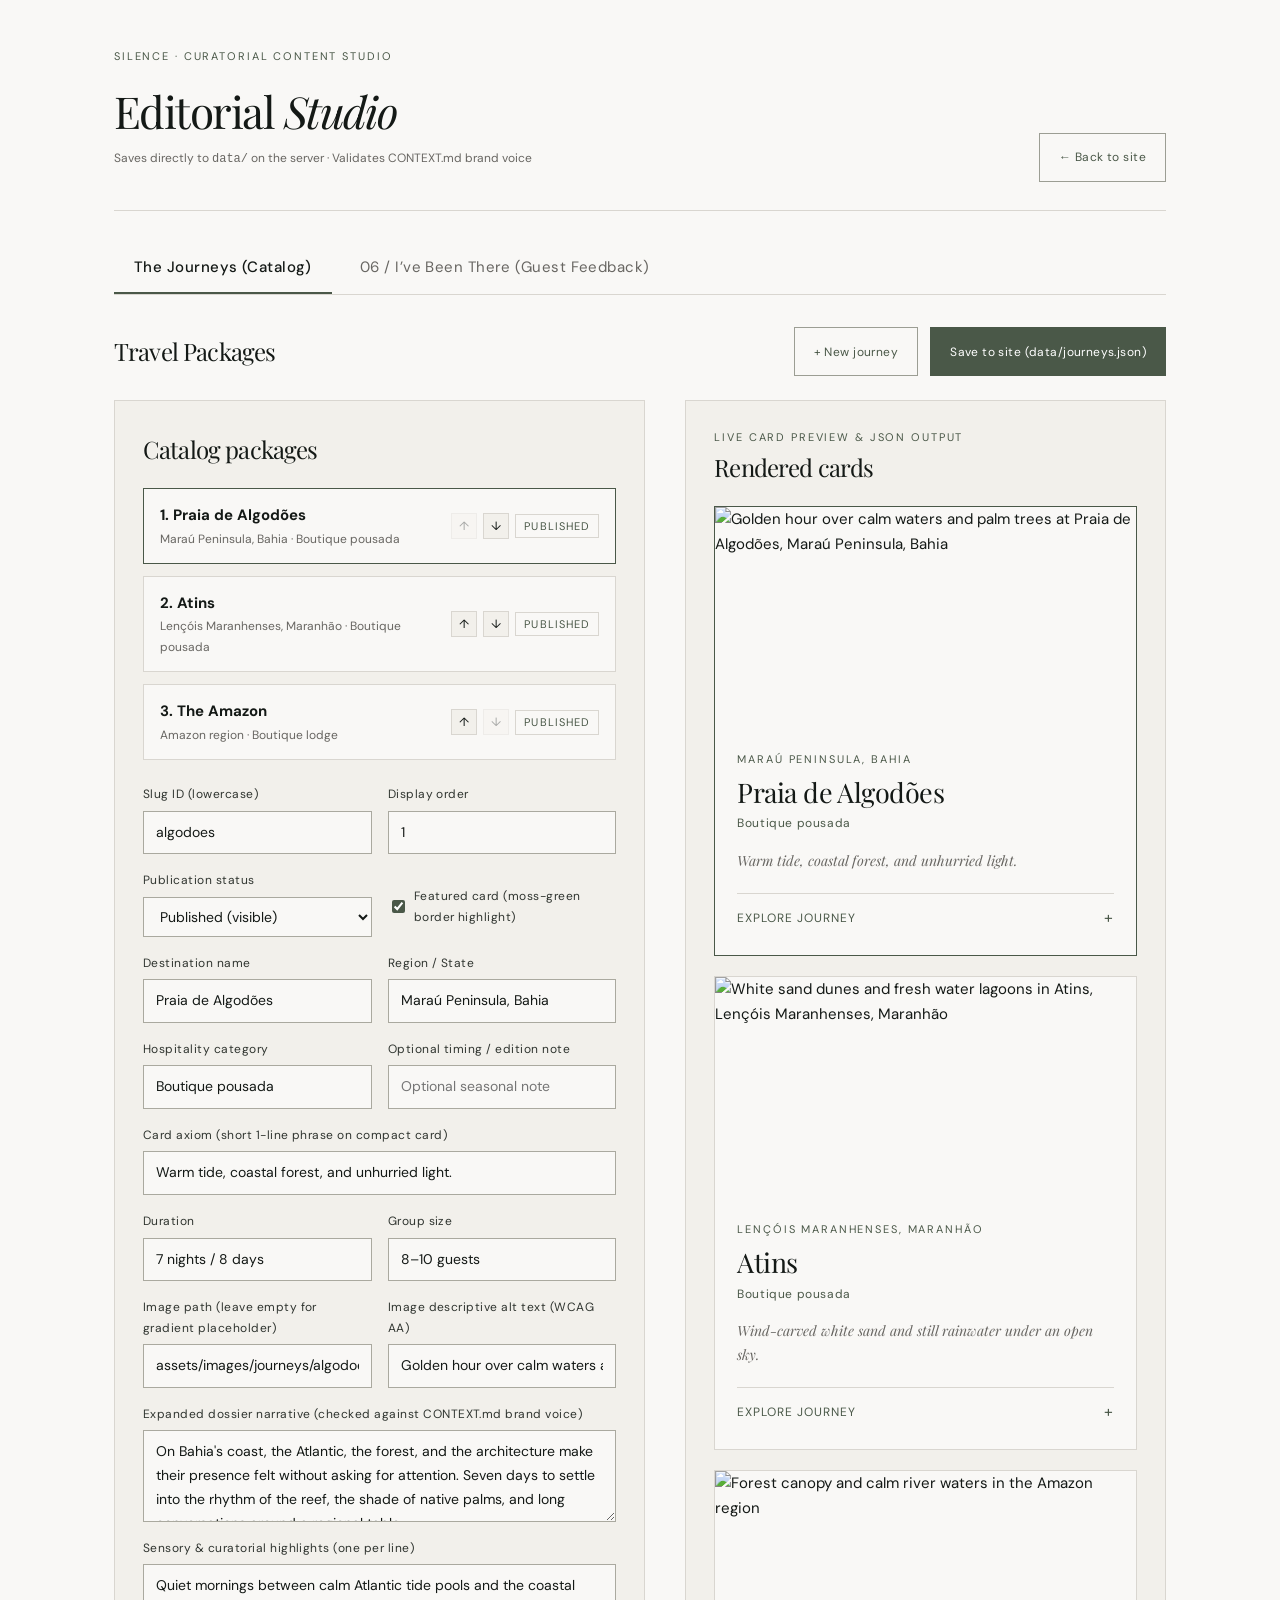
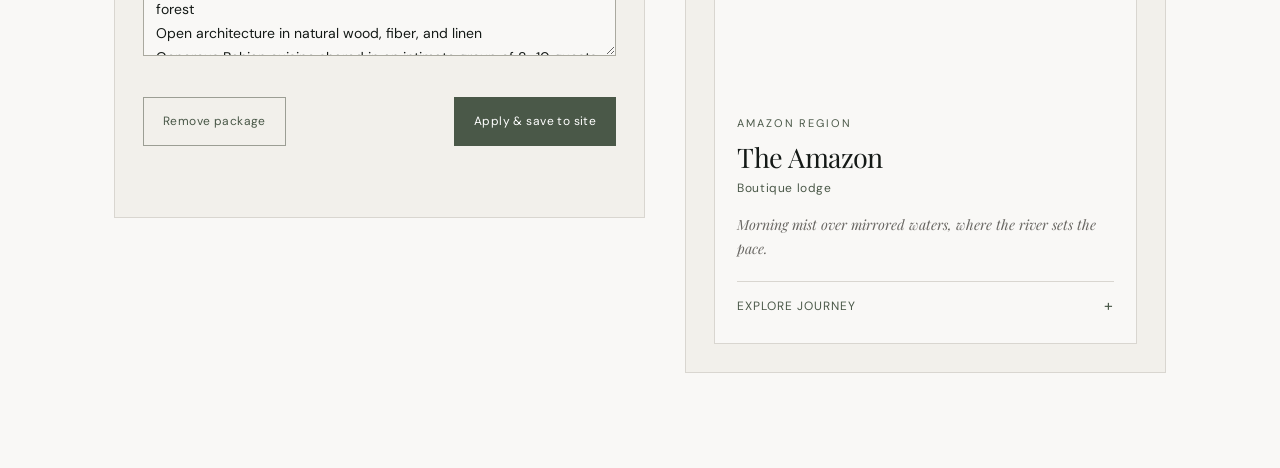
==== commit 90276fd4: "fix(layout): reorder I've Been There before FAQ and after Who It's For, renumber sections 06-08" ====
--- a/admin/index.html
+++ b/admin/index.html
@@ -245,7 +245,7 @@
           aria-selected="false"
           aria-controls="section-testimonials"
         >
-          07 / I’ve Been There (Guest Feedback)
+          06 / I’ve Been There (Guest Feedback)
         </button>
       </nav>
 
@@ -374,10 +374,10 @@
         </main>
       </section>
 
-      <!-- TAB 2: TESTIMONIALS (07 / I'VE BEEN THERE) -->
+      <!-- TAB 2: TESTIMONIALS (06 / I'VE BEEN THERE) -->
       <section class="tab-content" id="section-testimonials" role="tabpanel" aria-labelledby="tab-btn-testimonials">
         <div class="tab-header">
-          <h2>07 / I’ve Been There — Reflections</h2>
+          <h2>06 / I’ve Been There — Reflections</h2>
           <div class="admin-actions">
             <button class="button button-quiet" type="button" id="add-testimonial-btn">+ New testimonial</button>
             <button class="button button-dark" type="button" id="save-testimonials-btn">
--- a/styles.css
+++ b/styles.css
@@ -290,18 +290,18 @@
     background: var(--green);
   }
 
+  .testimonials {
+    padding-top: 135px;
+    padding-bottom: 145px;
+    background: var(--paper-warm);
+  }
+
   .faq {
     display: grid;
     grid-template-columns: 0.75fr 1.25fr;
     gap: 12%;
     padding-top: 135px;
     padding-bottom: 145px;
-  }
-
-  .testimonials {
-    padding-top: 135px;
-    padding-bottom: 145px;
-    background: var(--paper-warm);
   }
 
   .invitation {
@@ -1411,53 +1411,7 @@
     font: italic 0.9375rem var(--serif);
   }
 
-  /* FAQ */
-  .faq h2 {
-    font-size: clamp(3rem, 5vw, 4.1875rem);
-  }
-
-  .faq-list {
-    border-top: 1px solid var(--line);
-  }
-
-  .faq-list details {
-    border-bottom: 1px solid var(--line);
-  }
-
-  .faq-list summary {
-    position: relative;
-    padding: 19px 35px 19px 0;
-    list-style: none;
-    font: 400 1.125rem/1.4 var(--serif);
-    cursor: pointer;
-  }
-
-  .faq-list summary::-webkit-details-marker {
-    display: none;
-  }
-
-  .faq-list summary::after {
-    position: absolute;
-    top: 18px;
-    right: 4px;
-    color: var(--green);
-    font: 400 1.0625rem var(--sans);
-    content: "+";
-  }
-
-  .faq-list details[open] summary::after {
-    content: "−";
-  }
-
-  .faq-list details p {
-    max-width: 610px;
-    margin: -2px 40px 19px 0;
-    color: var(--muted);
-    font-size: 0.875rem;
-    line-height: 1.85;
-  }
-
-  /* 07 / I'VE BEEN THERE (Guest Feedback) */
+  /* 06 / I'VE BEEN THERE (Guest Feedback) */
   .testimonials-heading {
     max-width: 720px;
   }
@@ -1559,6 +1513,52 @@
     letter-spacing: 0.06em;
     text-transform: uppercase;
     background: var(--paper-warm);
+  }
+
+  /* FAQ */
+  .faq h2 {
+    font-size: clamp(3rem, 5vw, 4.1875rem);
+  }
+
+  .faq-list {
+    border-top: 1px solid var(--line);
+  }
+
+  .faq-list details {
+    border-bottom: 1px solid var(--line);
+  }
+
+  .faq-list summary {
+    position: relative;
+    padding: 19px 35px 19px 0;
+    list-style: none;
+    font: 400 1.125rem/1.4 var(--serif);
+    cursor: pointer;
+  }
+
+  .faq-list summary::-webkit-details-marker {
+    display: none;
+  }
+
+  .faq-list summary::after {
+    position: absolute;
+    top: 18px;
+    right: 4px;
+    color: var(--green);
+    font: 400 1.0625rem var(--sans);
+    content: "+";
+  }
+
+  .faq-list details[open] summary::after {
+    content: "−";
+  }
+
+  .faq-list details p {
+    max-width: 610px;
+    margin: -2px 40px 19px 0;
+    color: var(--muted);
+    font-size: 0.875rem;
+    line-height: 1.85;
   }
 
   /* Invitation Form */
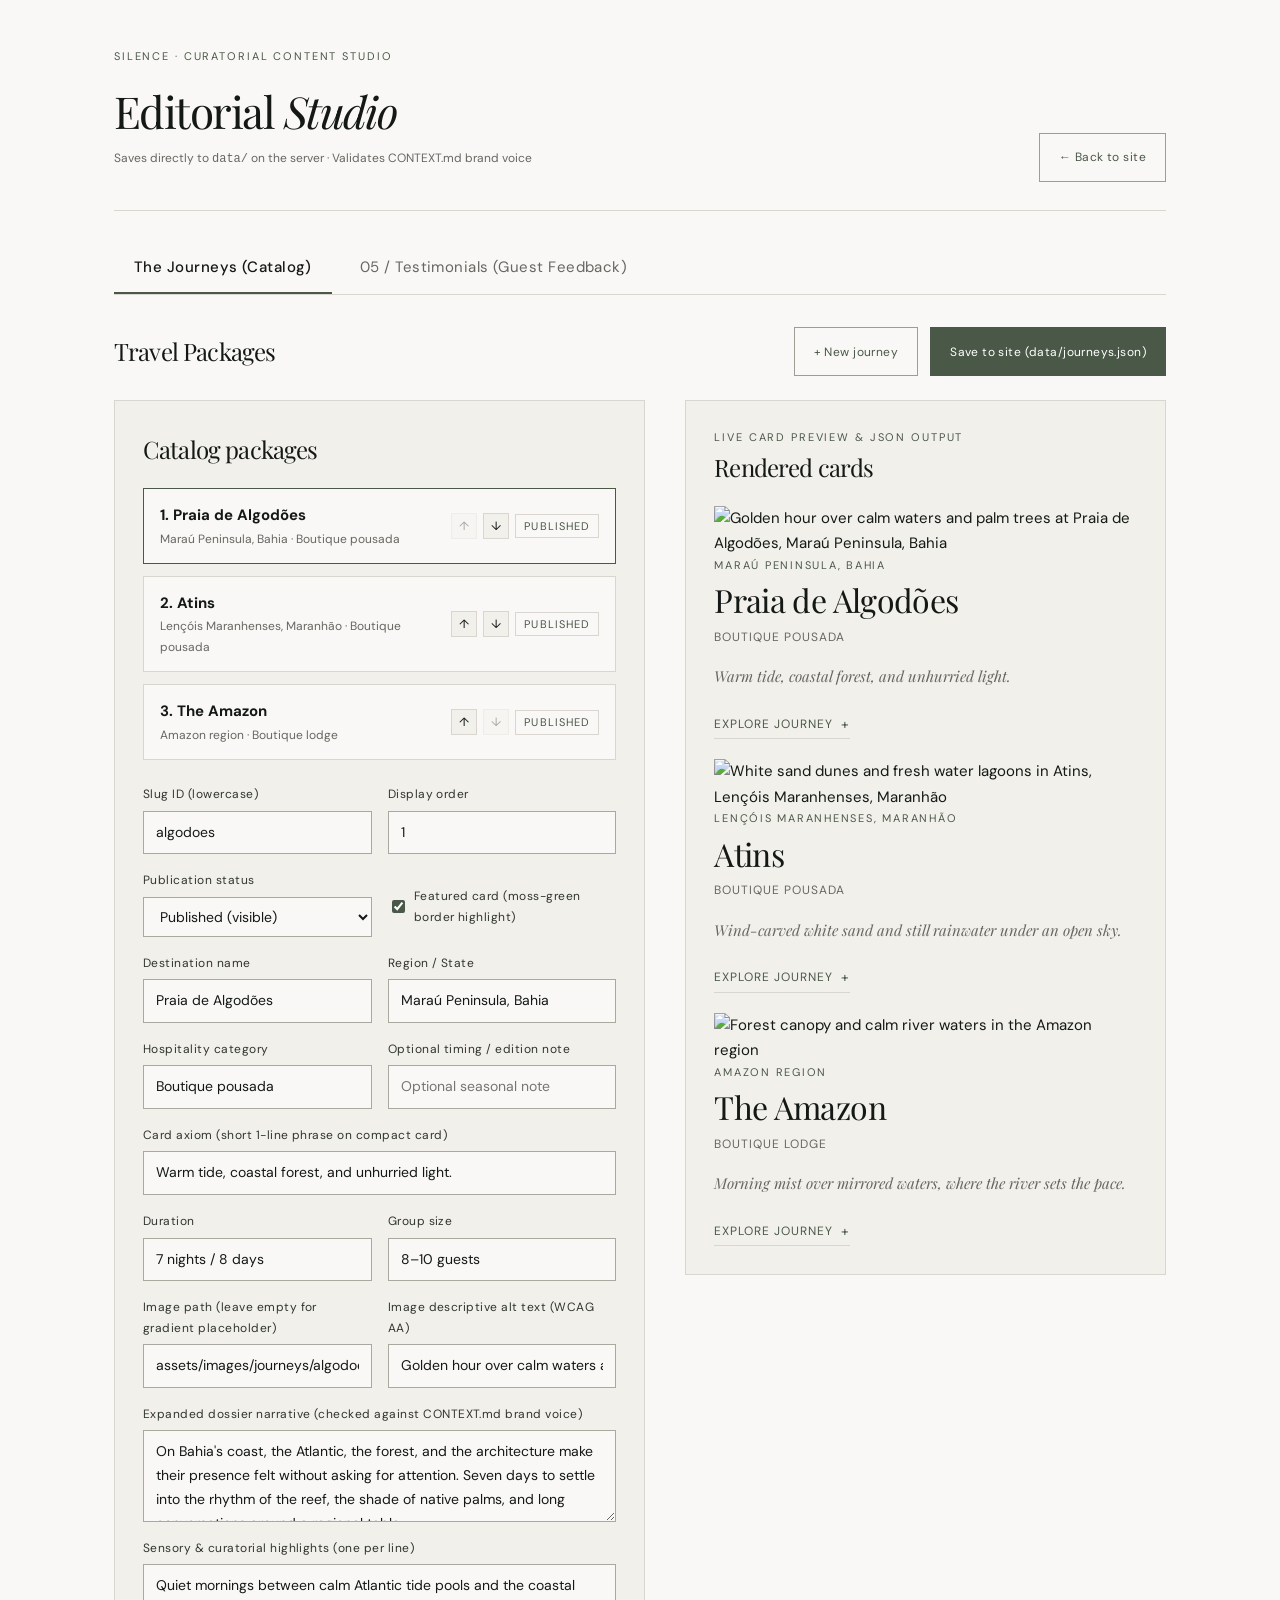
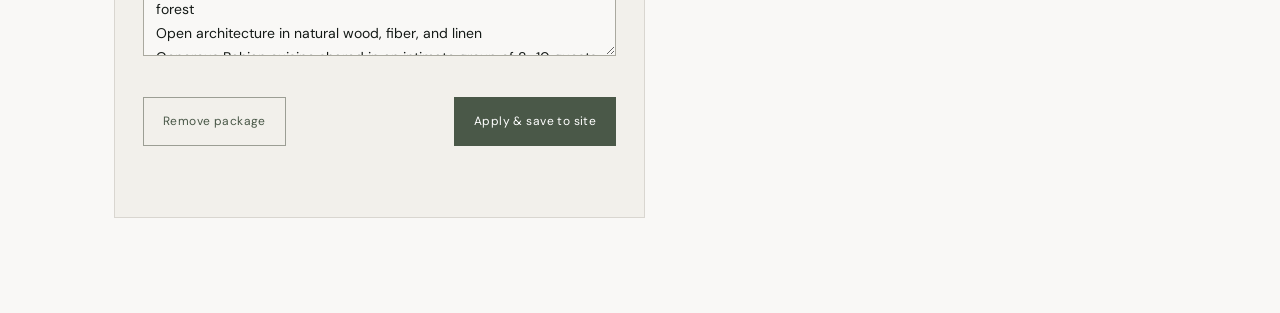
==== commit c30a9500: "feat(design): elevate quiet luxury, movie hero, and continuous storytelling - Unify top-center brand" ====
--- a/admin/index.html
+++ b/admin/index.html
@@ -5,6 +5,10 @@
     <meta name="viewport" content="width=device-width, initial-scale=1" />
     <meta name="robots" content="noindex, nofollow" />
     <title>SILENCE — Curatorial Admin (Git-Based CMS)</title>
+    <link rel="icon" type="image/svg+xml" href="../favicon.svg" />
+    <link rel="icon" type="image/png" sizes="32x32" href="../favicon-32x32.png" />
+    <link rel="icon" type="image/png" sizes="16x16" href="../favicon-16x16.png" />
+    <link rel="apple-touch-icon" sizes="180x180" href="../apple-touch-icon.png" />
     <link rel="stylesheet" href="../styles.css" />
     <style>
       .admin-shell {
@@ -245,7 +249,7 @@
           aria-selected="false"
           aria-controls="section-testimonials"
         >
-          06 / I’ve Been There (Guest Feedback)
+          05 / Testimonials (Guest Feedback)
         </button>
       </nav>
 
@@ -374,10 +378,10 @@
         </main>
       </section>
 
-      <!-- TAB 2: TESTIMONIALS (06 / I'VE BEEN THERE) -->
+      <!-- TAB 2: TESTIMONIALS (05 / TESTIMONIALS) -->
       <section class="tab-content" id="section-testimonials" role="tabpanel" aria-labelledby="tab-btn-testimonials">
         <div class="tab-header">
-          <h2>06 / I’ve Been There — Reflections</h2>
+          <h2>05 / Testimonials — Reflections</h2>
           <div class="admin-actions">
             <button class="button button-quiet" type="button" id="add-testimonial-btn">+ New testimonial</button>
             <button class="button button-dark" type="button" id="save-testimonials-btn">
--- a/styles.css
+++ b/styles.css
@@ -190,7 +190,7 @@
   .site-header {
     position: absolute;
     z-index: 15;
-    top: var(--hero-header-top, calc(100svh - 114px));
+    top: var(--hero-header-top, calc(100svh - 74px));
     right: 0;
     left: 0;
     display: flex;
@@ -199,10 +199,11 @@
     min-height: 74px;
     padding: 0 7.2%;
     color: white;
-    background: rgb(20 25 22 / 36%);
-    border-top: 1px solid rgb(255 255 255 / 18%);
+    background: rgb(20 25 22 / 12%);
+    border-top: 1px solid rgb(255 255 255 / 6%);
     border-bottom: 0;
-    backdrop-filter: blur(8px);
+    box-shadow: 0 -4px 20px rgb(20 25 22 / 14%);
+    backdrop-filter: blur(6px);
     transition:
       background-color var(--transition-fast),
       color var(--transition-fast),
@@ -233,9 +234,10 @@
     position: relative;
     display: flex;
     flex-direction: column;
-    justify-content: center;
-    min-height: calc(100svh - 40px);
-    padding: 110px 7.2% 115px;
+    align-items: center;
+    justify-content: flex-end;
+    min-height: 100svh;
+    padding: 110px 7.2% clamp(110px, 15vh, 150px);
     overflow: hidden;
     color: white;
     background: var(--ink);
@@ -252,21 +254,27 @@
     background: var(--paper-warm);
   }
 
+  .story-column {
+    max-width: 680px;
+    margin-left: auto;
+    margin-right: auto;
+  }
+
   .philosophy {
-    display: grid;
-    grid-template-columns: 0.75fr 1.25fr;
-    gap: 8%;
+    display: block;
     padding-top: 145px;
     padding-bottom: 157px;
   }
 
-  .experience {
-    padding: 128px 0 135px;
-    background: var(--paper-warm);
-  }
-
   .brazil {
+    display: block;
     width: 100%;
+    padding-top: 135px;
+    background: var(--paper);
+  }
+
+  .brazil-heading {
+    margin-bottom: 56px;
   }
 
   .journeys {
@@ -275,9 +283,7 @@
   }
 
   .audience {
-    display: grid;
-    grid-template-columns: 0.94fr 1.06fr;
-    gap: 12%;
+    display: block;
     padding-top: 131px;
     padding-bottom: 144px;
     background: var(--paper-warm);
@@ -297,9 +303,7 @@
   }
 
   .faq {
-    display: grid;
-    grid-template-columns: 0.75fr 1.25fr;
-    gap: 12%;
+    display: block;
     padding-top: 135px;
     padding-bottom: 145px;
   }
@@ -365,13 +369,38 @@
     display: inline-block;
   }
 
-  .hero-wordmark {
+  .hero-brand {
     position: absolute;
     z-index: 6;
-    top: 34px;
-    left: 7.2%;
+    top: clamp(34px, 5vh, 48px);
+    left: 50%;
+    transform: translateX(-50%);
+    display: flex;
+    flex-direction: column;
+    align-items: center;
+    gap: 8px;
+    width: max-content;
+    max-width: 90vw;
+    text-align: center;
+    pointer-events: none;
+  }
+
+  .hero-brand a {
+    pointer-events: auto;
+  }
+
+  .hero-wordmark {
+    color: rgb(255 255 255 / 95%);
+    font-size: clamp(1.125rem, 1.6vw, 1.3125rem);
+    font-weight: 500;
+    letter-spacing: 0.32em;
+    transition: color var(--transition-fast);
+  }
+
+  .hero-wordmark:hover {
     color: white;
   }
+
 
   .site-nav {
     display: flex;
@@ -474,70 +503,23 @@
   .hero::after {
     position: absolute;
     inset: 0;
-    background: linear-gradient(100deg, rgb(20 25 22 / 62%), rgb(20 25 22 / 22%));
+    background: linear-gradient(180deg, rgb(20 25 22 / 38%) 0%, rgb(20 25 22 / 12%) 28%, rgb(20 25 22 / 12%) 72%, rgb(20 25 22 / 48%) 100%);
     content: "";
   }
 
-  .hero-copy {
-    position: relative;
-    z-index: 1;
-    max-width: 620px;
-  }
-
-  .hero h1 {
-    margin: 28px 0 25px;
-    font-size: clamp(3.5rem, 7.4vw, 6.5rem);
-    line-height: 1;
-  }
-
-  .hero-description {
-    max-width: 420px;
-    margin-bottom: 27px;
-    color: rgb(255 255 255 / 82%);
-    font-size: 0.9375rem;
-    line-height: 1.85;
-  }
-
-  .hero .eyebrow {
-    color: rgb(255 255 255 / 70%);
-  }
-
-  .hero-tagline {
-    margin: 22px 0 0;
-    color: rgb(255 255 255 / 72%);
-    font: italic 0.9375rem var(--serif);
-  }
-
-  .hero-pillars {
-    position: fixed;
-    z-index: 12;
-    right: 0;
-    bottom: 0;
-    left: 0;
-    display: flex;
-    align-items: center;
-    gap: 34px;
-    min-height: 40px;
-    padding: 0 7.2%;
-    background: rgb(20 25 22 / 86%);
-    border-top: 1px solid rgb(255 255 255 / 16%);
-    color: rgb(255 255 255 / 82%);
-    font-size: 0.6875rem;
-    letter-spacing: 0.1em;
-    text-transform: uppercase;
-    backdrop-filter: blur(8px);
-  }
-
-  .hero-pillars b {
-    margin-right: 7px;
-    color: white;
+  .hero-descriptor {
+    margin: 0;
+    color: rgb(255 255 255 / 64%);
+    font-family: var(--sans);
     font-size: 0.625rem;
     font-weight: 400;
-  }
-
-  .hero-place {
-    margin-left: auto;
-  }
+    line-height: 1.5;
+    letter-spacing: 0.22em;
+    text-align: center;
+    text-transform: uppercase;
+    text-shadow: 0 1px 16px rgb(0 0 0 / 20%);
+  }
+
 
   /* Buttons & Links */
   .button {
@@ -624,17 +606,14 @@
     color: var(--earth);
   }
 
-  /* Philosophy */
-  .section-aside {
-    padding-top: 10px;
-  }
-
-  .philosophy-content > .eyebrow {
+  /* Philosophy & Continuous Storytelling */
+  .story-eyebrow {
     margin-bottom: 20px;
+    color: var(--green);
   }
 
   .philosophy h2,
-  .experience h2,
+  .brazil h2,
   .audience h2,
   .faq h2,
   .testimonials h2,
@@ -644,203 +623,26 @@
     line-height: 1.08;
   }
 
-  .philosophy-body {
-    display: grid;
-    grid-template-columns: 0.9fr 1.1fr;
-    gap: 9%;
-    max-width: 720px;
-  }
-
-  .philosophy-body p {
+  .story-lede {
+    margin-bottom: 24px;
+    color: var(--ink);
+    font: 400 1.25rem / 1.6 var(--serif);
+    letter-spacing: -0.015em;
+  }
+
+  .story-text {
     margin-bottom: 0;
     color: var(--muted);
-    font-size: 0.875rem;
-    line-height: 1.85;
-  }
-
-  .philosophy-body .body-lede {
-    color: var(--ink);
-    font: 400 1.1875rem/1.6 var(--serif);
-  }
-
-  .not-list {
-    display: grid;
-    grid-template-columns: 0.9fr 1.1fr;
-    gap: 9%;
-    max-width: 660px;
-    margin-top: 73px;
-    padding-top: 19px;
-    border-top: 1px solid var(--line);
-  }
-
-  .not-list-body {
-    margin-bottom: 0;
-    color: var(--muted);
-    font-size: 0.8125rem;
-    line-height: 1.85;
-  }
-
-  /* Experience */
-  .experience-heading {
-    display: flex;
-    align-items: end;
-    justify-content: space-between;
-    gap: 70px;
-  }
-
-  .experience-heading .section-number,
+    font-size: 0.9375rem;
+    line-height: 1.9;
+  }
+
+
+  .brazil-heading .section-number,
   .audience-heading .section-number,
   .faq-heading .section-number,
   .testimonials-heading .section-number {
     margin-bottom: 24px;
-  }
-
-  .experience h2 {
-    margin-bottom: 0;
-  }
-
-  .experience-intro {
-    max-width: 360px;
-    margin: 0 0 6px;
-    color: var(--muted);
-    font-size: 0.875rem;
-    line-height: 1.85;
-  }
-
-  .experience-layout {
-    display: grid;
-    grid-template-columns: 1.1fr 0.72fr;
-    gap: 13%;
-    margin-top: 74px;
-  }
-
-  .timeline {
-    position: relative;
-  }
-
-  .timeline::before {
-    position: absolute;
-    top: 15px;
-    bottom: 25px;
-    left: 22px;
-    width: 1px;
-    background: var(--line);
-    content: "";
-  }
-
-  .timeline-entry {
-    position: relative;
-    display: grid;
-    grid-template-columns: 46px 1fr;
-    gap: 20px;
-    padding: 0 0 42px;
-  }
-
-  .timeline-entry-last {
-    padding-bottom: 0;
-  }
-
-  .timeline-marker {
-    position: relative;
-    z-index: 1;
-    display: grid;
-    place-items: center;
-    width: 45px;
-    min-height: 45px;
-    border: 1px solid var(--earth);
-    border-radius: 50%;
-    color: var(--green);
-    background: var(--paper-warm);
-    font-size: 0.6875rem;
-    letter-spacing: 0.04em;
-  }
-
-  .timeline-content {
-    padding: 4px 0 0;
-  }
-
-  .timeline-label {
-    margin-bottom: 8px;
-    color: var(--green);
-    font-size: 0.6875rem;
-    letter-spacing: 0.14em;
-    text-transform: uppercase;
-  }
-
-  .timeline-entry h3 {
-    margin-bottom: 7px;
-    font: 400 1.375rem var(--serif);
-  }
-
-  .timeline-description {
-    max-width: 440px;
-    margin-bottom: 0;
-    color: var(--muted);
-    font-size: 0.875rem;
-    line-height: 1.8;
-  }
-
-  .timeline-open {
-    padding-bottom: 51px;
-  }
-
-  .open-time {
-    display: inline-block;
-    margin-top: 16px;
-    padding-top: 8px;
-    border-top: 1px solid var(--line);
-    color: var(--green);
-    font: italic 0.875rem var(--serif);
-  }
-
-  .journey-details {
-    padding-top: 2px;
-  }
-
-  .detail-pair {
-    display: flex;
-    justify-content: space-between;
-    gap: 15px;
-    padding: 12px 0;
-    border-bottom: 1px solid var(--line);
-    font-size: 0.8125rem;
-  }
-
-  .detail-pair span {
-    color: var(--muted);
-  }
-
-  .detail-pair strong {
-    font-weight: 500;
-    text-align: right;
-  }
-
-  .included-block {
-    margin-top: 29px;
-  }
-
-  .included-block .eyebrow {
-    margin-bottom: 12px;
-    font-size: 0.6875rem;
-  }
-
-  .included-block ul {
-    margin: 0;
-    padding: 0 0 0 15px;
-    color: var(--muted);
-    font-size: 0.8125rem;
-    line-height: 1.8;
-  }
-
-  .included-block li {
-    margin-bottom: 5px;
-    padding-left: 3px;
-  }
-
-  .details-note {
-    margin: 18px 0 0;
-    color: var(--muted);
-    font: italic 0.8125rem/1.8 var(--serif);
   }
 
   /* Brazil (Contemplative Nature & Slideshow) */
@@ -954,9 +756,27 @@
     max-width: 380px;
     padding: 22px 26px;
     color: rgb(249 248 246 / 92%);
-    background: rgb(20 25 22 / 34%);
-    border: 1px solid rgb(255 255 255 / 14%);
+    background: rgb(20 25 22 / 12%);
+    border: 1px solid rgb(255 255 255 / 6%);
+    box-shadow:
+      0 8px 30px rgb(20 25 22 / 16%),
+      inset 0 1px 0 rgb(255 255 255 / 8%);
     backdrop-filter: blur(6px);
+  }
+
+  .brazil-caption-place {
+    margin: 0 0 6px;
+    color: var(--text-on-green);
+    font-size: 0.6875rem;
+    line-height: 1.5;
+    letter-spacing: 0.16em;
+    text-transform: uppercase;
+  }
+
+  .brazil-caption-text {
+    margin: 0;
+    color: rgb(249 248 246 / 88%);
+    font: italic 0.875rem / 1.6 var(--serif);
   }
 
   .brazil-overline {
@@ -1023,44 +843,63 @@
     line-height: 1.85;
   }
 
-  .journeys-grid {
-    display: grid;
-    grid-template-columns: repeat(3, 1fr);
-    align-items: stretch;
-    gap: 26px;
-    margin-top: 62px;
-  }
-
-  .journey-card {
+  .journeys-grid,
+  .journeys-flow {
     display: flex;
     flex-direction: column;
-    background: var(--paper);
-    border: 1px solid var(--line);
+    gap: 72px;
+    max-width: 860px;
+    margin: 68px auto 0;
+  }
+
+  .journeys-flow .journey-card {
+    display: grid;
+    grid-template-columns: 1.15fr 1fr;
+    gap: clamp(24px, 3.5vw, 48px);
+    align-items: center;
+    padding-bottom: 64px;
+    background: transparent;
+    border: 0;
+    border-bottom: 1px solid rgb(217 214 208 / 45%);
     cursor: pointer;
     user-select: none;
-    transition:
-      transform var(--transition-fast),
-      border-color var(--transition-fast),
-      box-shadow var(--transition-fast);
-  }
-
-  .journey-card:hover,
-  .journey-card:focus-visible {
-    border-color: var(--green);
-    transform: translateY(-2px);
-    box-shadow: 0 12px 28px rgb(20 25 22 / 6%);
-  }
-
-  .journey-card-flagship {
-    border-color: var(--green);
-  }
-
-  .journey-image {
-    height: 220px;
-  }
-
-  .journey-image img {
+    transition: border-color var(--transition-slow);
+  }
+
+  .journeys-flow .journey-card:hover,
+  .journeys-flow .journey-card:focus-visible {
+    border-bottom-color: var(--green);
+  }
+
+  .journeys-flow .journey-image {
+    position: relative;
+    width: 100%;
+    aspect-ratio: 16 / 10;
+    min-height: 260px;
+    overflow: hidden;
+    background: var(--paper-warm);
+  }
+
+  .journeys-flow .journey-image img {
+    position: absolute;
+    inset: 0;
+    width: 100%;
     height: 100%;
+    object-fit: cover;
+    transition: filter var(--transition-slow);
+  }
+
+  .journeys-flow .journey-card:hover .journey-image img,
+  .journeys-flow .journey-card:focus-visible .journey-image img {
+    filter: brightness(1.03);
+  }
+
+  .journeys-note {
+    max-width: 680px;
+    margin: 48px auto 0;
+    text-align: center;
+    color: var(--muted);
+    font: italic 0.875rem / 1.75 var(--serif);
   }
 
   .journey-image-placeholder {
@@ -1071,56 +910,71 @@
     display: flex;
     flex: 1;
     flex-direction: column;
-    padding: 24px 22px 27px;
+    justify-content: center;
+    padding: 0;
   }
 
   .journey-body .eyebrow {
-    margin-bottom: 9px;
+    margin-bottom: 8px;
     color: var(--green);
+    font-size: 0.6875rem;
+    letter-spacing: 0.16em;
+    text-transform: uppercase;
   }
 
   .journey-body h3 {
-    margin: 0 0 5px;
-    font: 400 1.6875rem/1.15 var(--serif);
+    margin: 0 0 8px;
+    color: var(--ink);
+    font: 400 clamp(1.75rem, 2.5vw, 2.125rem) / 1.15 var(--serif);
     letter-spacing: -0.02em;
   }
 
   .journey-region {
-    margin: 0 0 15px;
-    color: var(--green);
+    margin: 0 0 16px;
+    color: var(--muted);
     font-size: 0.75rem;
-    letter-spacing: 0.05em;
+    letter-spacing: 0.08em;
+    text-transform: uppercase;
   }
 
   .journey-axiom {
     flex: 1;
-    margin: 0 0 20px;
+    margin: 0 0 24px;
     color: var(--muted);
-    font: italic 0.875rem/1.7 var(--serif);
+    font: italic 0.9375rem / 1.75 var(--serif);
   }
 
   .journey-expand-hint {
     display: inline-flex;
     align-items: center;
-    justify-content: space-between;
     gap: 8px;
-    margin-top: auto;
-    padding-top: 14px;
-    border-top: 1px solid var(--line);
+    width: fit-content;
+    padding-bottom: 4px;
+    border-bottom: 1px solid var(--line);
     color: var(--green);
     font-size: 0.75rem;
     letter-spacing: 0.08em;
     text-transform: uppercase;
+    transition:
+      border-color var(--transition-fast),
+      color var(--transition-fast);
+  }
+
+  .journeys-flow .journey-card:hover .journey-expand-hint,
+  .journeys-flow .journey-card:focus-visible .journey-expand-hint {
+    color: var(--ink);
+    border-bottom-color: var(--green);
   }
 
   .journey-expand-icon {
-    font-size: 1rem;
+    font-size: 0.875rem;
     line-height: 1;
     transition: transform var(--transition-fast);
   }
 
-  .journey-card:hover .journey-expand-icon {
-    transform: scale(1.2);
+  .journeys-flow .journey-card:hover .journey-expand-icon,
+  .journeys-flow .journey-card:focus-visible .journey-expand-icon {
+    transform: translate(2px, -2px);
   }
 
   /* Journey Dossier Modal (Framed Overlay) */
@@ -1206,14 +1060,14 @@
     margin: 0;
     padding: 20px 24px;
     background: var(--paper);
-    border-top: 1px solid var(--line);
+    border-top: 1px solid rgb(217 214 208 / 45%);
   }
 
   .dossier-meta-item dt {
     margin-bottom: 4px;
-    color: var(--muted);
+    color: var(--green);
     font-size: 0.6875rem;
-    letter-spacing: 0.1em;
+    letter-spacing: 0.16em;
     text-transform: uppercase;
   }
 
@@ -1350,21 +1204,23 @@
     margin: 0;
     padding: 0;
     list-style: none;
-    border-top: 1px solid var(--line);
+    border-top: 1px solid rgb(217 214 208 / 45%);
   }
 
   .selection li {
     display: grid;
     grid-template-columns: 35px 1fr;
     gap: 17px;
-    padding: 19px 0;
-    border-bottom: 1px solid var(--line);
+    padding: 24px 0;
+    border-bottom: 1px solid rgb(217 214 208 / 45%);
   }
 
   .selection li > span {
     padding-top: 4px;
     color: var(--green);
     font-size: 0.75rem;
+    letter-spacing: 0.12em;
+    font-weight: 500;
   }
 
   .selection h3 {
@@ -1430,28 +1286,27 @@
     line-height: 1.85;
   }
 
-  .testimonials-grid {
-    display: grid;
-    grid-template-columns: repeat(3, 1fr);
-    align-items: stretch;
-    gap: 28px;
-    margin-top: 64px;
+  .testimonials-grid,
+  .testimonials-flow {
+    display: flex;
+    flex-direction: column;
+    gap: 60px;
+    max-width: 760px;
+    margin: 64px auto 0;
   }
 
   .testimonial-card {
     display: flex;
     flex-direction: column;
-    padding: 38px 32px 34px;
-    background: var(--paper);
-    border: 1px solid var(--line);
-    transition:
-      border-color var(--transition-fast),
-      transform var(--transition-fast);
+    padding: 0 0 48px;
+    background: transparent;
+    border: 0;
+    border-bottom: 1px solid rgb(217 214 208 / 40%);
+    transition: border-color var(--transition-slow);
   }
 
   .testimonial-card:hover {
-    border-color: var(--muted);
-    transform: translateY(-2px);
+    border-bottom-color: var(--green);
   }
 
   .testimonial-body {
@@ -1463,22 +1318,21 @@
   }
 
   .testimonial-quote {
-    margin: 0 0 32px;
+    margin: 0 0 26px;
     color: var(--ink);
-    font-family: var(--serif);
-    font-size: clamp(1.0625rem, 1.2vw, 1.1875rem);
-    font-style: italic;
-    font-weight: 300;
-    line-height: 1.78;
+    font: 300 italic clamp(1.125rem, 1.35vw, 1.25rem) / 1.8 var(--serif);
     letter-spacing: -0.01em;
   }
 
   .testimonial-footer {
     display: flex;
-    flex-direction: column;
+    flex-direction: row;
+    align-items: baseline;
+    justify-content: space-between;
+    flex-wrap: wrap;
     gap: 12px;
-    padding-top: 22px;
-    border-top: 1px solid var(--line);
+    padding-top: 0;
+    border-top: 0;
   }
 
   .testimonial-meta {
@@ -1490,29 +1344,26 @@
   .testimonial-author {
     color: var(--ink);
     font-family: var(--sans);
-    font-size: 0.9375rem;
+    font-size: 0.875rem;
     font-style: normal;
     font-weight: 500;
-    letter-spacing: 0.01em;
+    letter-spacing: 0.02em;
   }
 
   .testimonial-role {
     color: var(--muted);
     font-size: 0.75rem;
-    letter-spacing: 0.03em;
+    letter-spacing: 0.04em;
     line-height: 1.4;
   }
 
   .testimonial-journey {
     display: inline-block;
-    align-self: flex-start;
-    padding: 3px 9px;
-    border: 1px solid var(--line);
+    align-self: baseline;
     color: var(--green);
     font-size: 0.6875rem;
-    letter-spacing: 0.06em;
+    letter-spacing: 0.16em;
     text-transform: uppercase;
-    background: var(--paper-warm);
   }
 
   /* FAQ */
@@ -1521,19 +1372,25 @@
   }
 
   .faq-list {
-    border-top: 1px solid var(--line);
+    border-top: 1px solid rgb(217 214 208 / 45%);
   }
 
   .faq-list details {
-    border-bottom: 1px solid var(--line);
+    border-bottom: 1px solid rgb(217 214 208 / 45%);
   }
 
   .faq-list summary {
     position: relative;
-    padding: 19px 35px 19px 0;
+    padding: 24px 35px 24px 0;
     list-style: none;
-    font: 400 1.125rem/1.4 var(--serif);
+    font: 400 1.1875rem / 1.45 var(--serif);
+    color: var(--ink);
     cursor: pointer;
+    transition: color var(--transition-fast);
+  }
+
+  .faq-list summary:hover {
+    color: var(--green);
   }
 
   .faq-list summary::-webkit-details-marker {
@@ -1542,10 +1399,10 @@
 
   .faq-list summary::after {
     position: absolute;
-    top: 18px;
+    top: 24px;
     right: 4px;
     color: var(--green);
-    font: 400 1.0625rem var(--sans);
+    font: 300 1.125rem var(--sans);
     content: "+";
   }
 
@@ -1555,9 +1412,9 @@
 
   .faq-list details p {
     max-width: 610px;
-    margin: -2px 40px 19px 0;
+    margin: 0 40px 24px 0;
     color: var(--muted);
-    font-size: 0.875rem;
+    font-size: 0.9375rem;
     line-height: 1.85;
   }
 
@@ -1788,11 +1645,26 @@
     transform: none;
   }
 
+  .scrolly-reveal {
+    opacity: 0.22;
+    transform: translateY(10px);
+    transition:
+      opacity 750ms cubic-bezier(0.16, 1, 0.3, 1),
+      transform 750ms cubic-bezier(0.16, 1, 0.3, 1);
+  }
+
+  .scrolly-reveal.is-active {
+    opacity: 1;
+    transform: translateY(0);
+  }
+
   .loader {
     position: fixed;
     inset: 0;
     z-index: 100;
     background: var(--paper);
+    opacity: 0;
+    pointer-events: none;
     transition: opacity var(--transition-slow);
   }
 
@@ -1802,6 +1674,7 @@
 
   .is-loading .loader {
     opacity: 1;
+    pointer-events: auto;
   }
 
   .is-loaded .loader {
@@ -1814,9 +1687,7 @@
       padding: 0 5%;
     }
 
-    .hero-wordmark {
-      left: 5%;
-    }
+
 
     .site-nav {
       gap: 15px;
@@ -1828,23 +1699,11 @@
       padding-right: 5%;
     }
 
-    .hero-pillars {
-      padding-left: 5%;
-      padding-right: 5%;
-    }
-
     .section-shell {
       padding-left: 7%;
       padding-right: 7%;
     }
 
-    .experience-layout {
-      gap: 8%;
-    }
-
-    .brazil {
-      gap: 7%;
-    }
 
     .journeys-grid {
       grid-template-columns: 1fr 1fr;
@@ -1876,10 +1735,21 @@
       font-size: 0.9375rem;
     }
 
+    .hero-brand {
+      top: 24px;
+      gap: 6px;
+    }
+
     .hero-wordmark {
-      top: 26px;
-      left: 7%;
-    }
+      font-size: 1.0625rem;
+      letter-spacing: 0.28em;
+    }
+
+    .hero-descriptor {
+      font-size: 0.5625rem;
+      letter-spacing: 0.18em;
+    }
+
 
     .menu-toggle {
       position: relative;
@@ -2007,43 +1877,11 @@
     }
 
     .hero {
-      min-height: calc(100svh - 40px);
-      padding: 68px 7% 86px;
-    }
-
-    .hero-copy {
-      padding: 0;
-    }
-
-    .hero h1 {
-      margin: 14px 0;
-      font-size: clamp(2.375rem, 10.5vw, 3.5rem);
-    }
-
-    .hero-description {
-      max-width: 370px;
-      margin-bottom: 18px;
-      font-size: 0.875rem;
-      line-height: 1.65;
-    }
-
-    .hero-tagline {
-      margin-top: 14px;
-    }
-
-    .hero-pillars {
-      height: 40px;
-      min-height: 40px;
-      padding: 0 5%;
-      gap: 10px;
-      font-size: 0.5625rem;
-      letter-spacing: 0.06em;
-      white-space: nowrap;
-    }
-
-    .hero-place {
-      margin-left: auto;
-    }
+      min-height: 100svh;
+      padding: 80px 7% clamp(95px, 14vh, 125px);
+    }
+
+
 
     .breather {
       min-height: 300px;
@@ -2055,20 +1893,7 @@
       padding-bottom: 95px;
     }
 
-    .section-aside {
-      margin-bottom: 45px;
-    }
-
-    .section-aside .aside-line {
-      margin-top: 13px;
-    }
-
-    .philosophy-content > .eyebrow {
-      font-size: 0.6875rem;
-    }
-
     .philosophy h2,
-    .experience h2,
     .audience h2,
     .faq h2,
     .testimonials h2,
@@ -2076,48 +1901,23 @@
       font-size: clamp(2.6875rem, 12vw, 3.75rem);
     }
 
-    .philosophy-body,
-    .not-list {
+
+    .journeys-flow {
+      gap: 48px;
+    }
+
+    .journeys-flow .journey-card {
       grid-template-columns: 1fr;
-      gap: 14px;
-    }
-
-    .not-list {
-      margin-top: 48px;
-    }
-
-    .experience {
-      padding: 88px 0 90px;
-    }
-
-    .experience-heading {
-      display: block;
-    }
-
-    .experience-intro {
-      margin-top: 23px;
-    }
-
-    .experience-layout {
-      grid-template-columns: 1fr;
-      gap: 56px;
-      margin-top: 47px;
-    }
-
-    .timeline-entry {
-      gap: 14px;
-    }
-
-    .timeline-entry h3 {
-      font-size: 1.25rem;
-    }
-
-    .journey-details {
-      padding-top: 5px;
+      gap: 24px;
+      padding-bottom: 44px;
     }
 
     .brazil {
-      padding: 0;
+      padding-top: 88px;
+    }
+
+    .brazil-heading {
+      margin-bottom: 36px;
     }
 
     .brazil-image {
@@ -2155,15 +1955,6 @@
       font-size: clamp(2.6875rem, 12vw, 3.75rem);
     }
 
-    .journeys-grid {
-      grid-template-columns: 1fr;
-      gap: 20px;
-      margin-top: 40px;
-    }
-
-    .journey-image {
-      height: 190px;
-    }
 
     .journey-dossier {
       padding: 16px;
@@ -2308,6 +2099,11 @@
       transform: none;
     }
 
+    .scrolly-reveal {
+      opacity: 1;
+      transform: none;
+    }
+
     .hero-video-frame {
       display: none;
     }
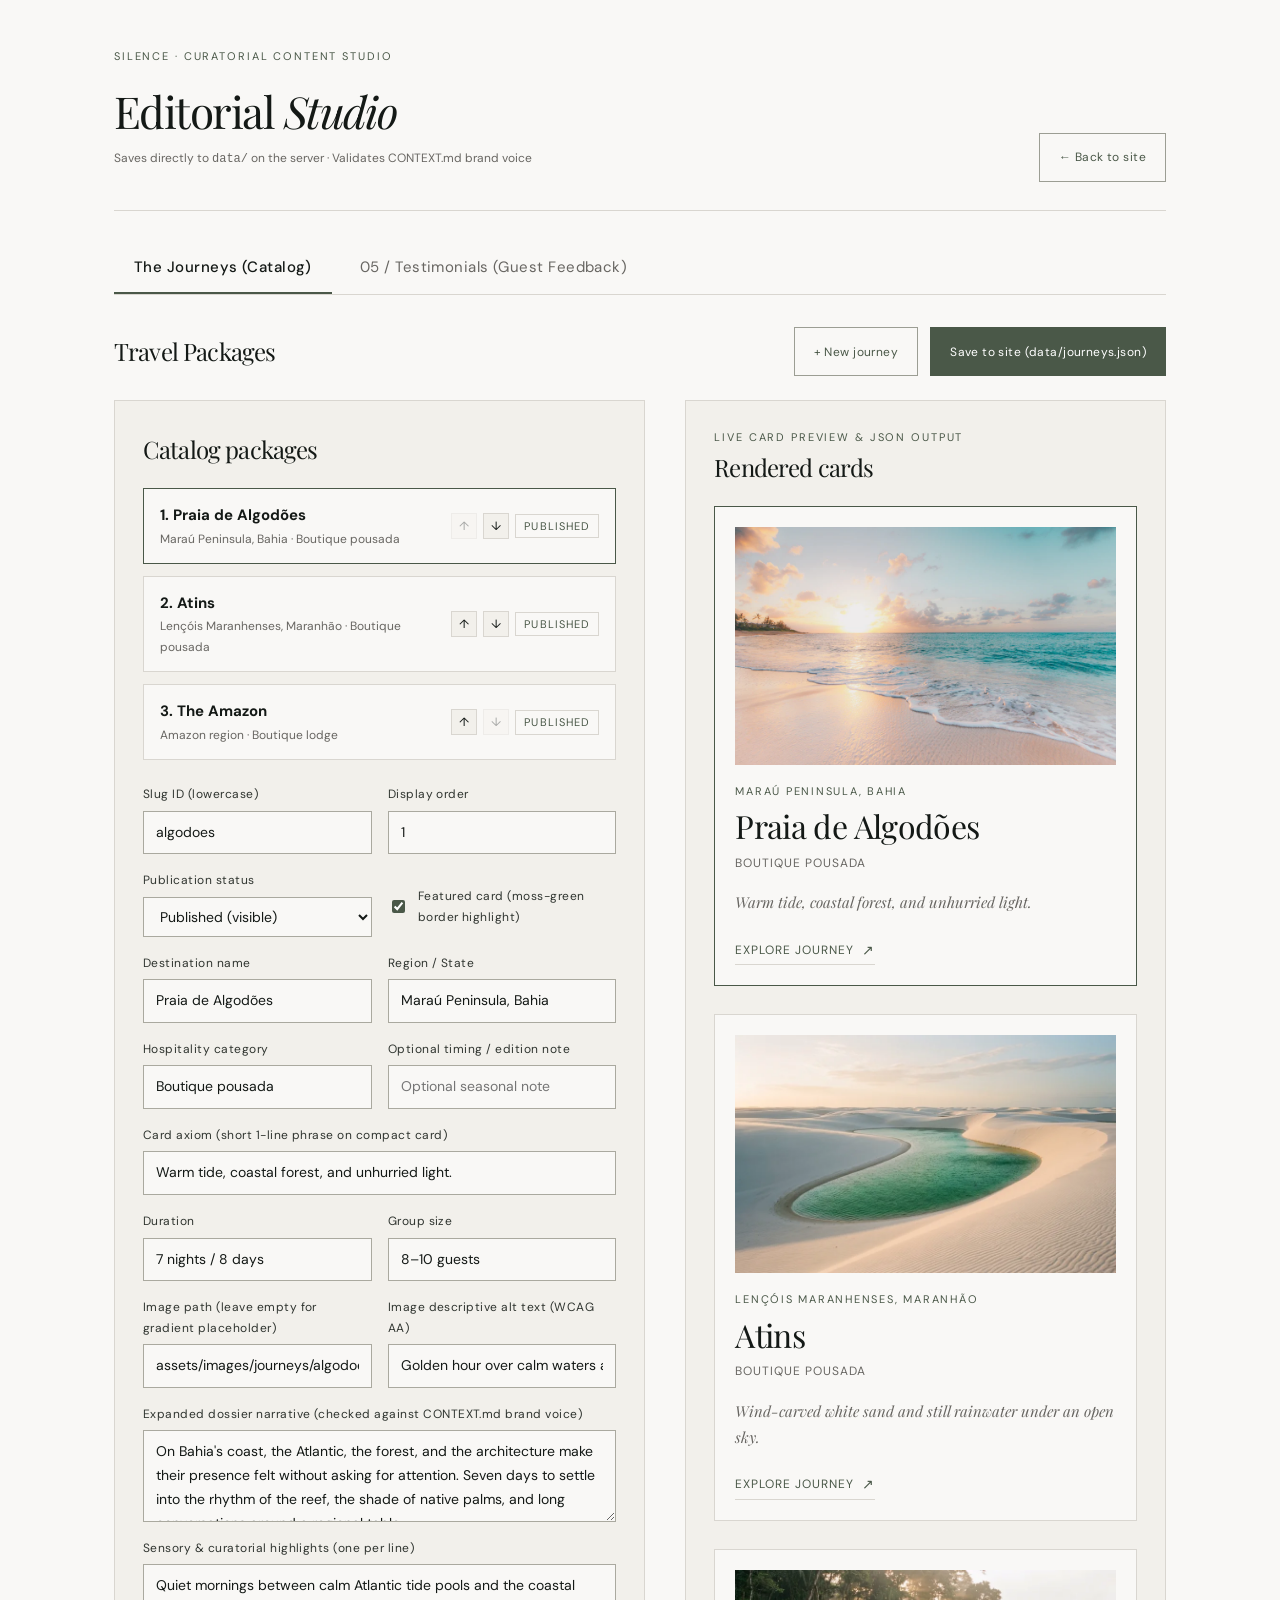
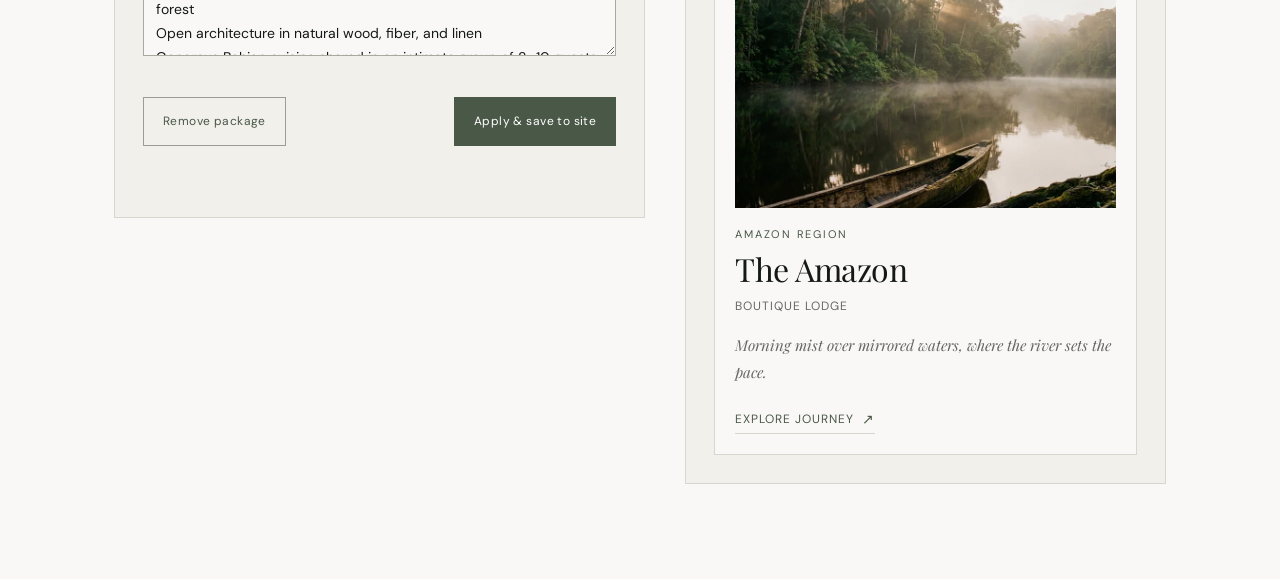
==== commit f69cb701: "fix: auditoria completa de codigo e arquitetura" ====
--- a/admin/index.html
+++ b/admin/index.html
@@ -9,6 +9,20 @@
     <link rel="icon" type="image/png" sizes="32x32" href="../favicon-32x32.png" />
     <link rel="icon" type="image/png" sizes="16x16" href="../favicon-16x16.png" />
     <link rel="apple-touch-icon" sizes="180x180" href="../apple-touch-icon.png" />
+    <link
+      rel="preload"
+      href="../fonts/DMSans-normal-latin.woff2"
+      as="font"
+      type="font/woff2"
+      crossorigin
+    />
+    <link
+      rel="preload"
+      href="../fonts/PlayfairDisplay-normal-latin.woff2"
+      as="font"
+      type="font/woff2"
+      crossorigin
+    />
     <link rel="stylesheet" href="../styles.css" />
     <style>
       .admin-shell {
@@ -174,8 +188,8 @@
         grid-template-columns: 1fr 1fr;
         gap: 16px;
       }
-      .admin-checkbox {
-        display: flex !important;
+      .admin-form label.admin-checkbox {
+        display: flex;
         align-items: center;
         gap: 10px;
         padding-top: 6px;
@@ -197,7 +211,32 @@
       }
       .preview-grid {
         display: grid;
-        gap: 20px;
+        gap: 28px;
+      }
+      .preview-grid .journey-card {
+        display: flex;
+        flex-direction: column;
+        padding: 20px;
+        background: var(--paper);
+        border: 1px solid var(--line);
+      }
+      .preview-grid .journey-card-flagship {
+        border-color: var(--green);
+      }
+      .preview-grid .journey-image {
+        position: relative;
+        width: 100%;
+        aspect-ratio: 16 / 10;
+        min-height: 180px;
+        margin-bottom: 18px;
+        overflow: hidden;
+      }
+      .preview-grid .journey-image img {
+        position: absolute;
+        inset: 0;
+        width: 100%;
+        height: 100%;
+        object-fit: cover;
       }
       @media (max-width: 900px) {
         .admin-layout {
@@ -232,237 +271,387 @@
         </div>
       </header>
 
-      <nav class="admin-tabs" role="tablist" aria-label="CMS Sections">
+      <div class="admin-tabs" role="tablist" aria-label="CMS Sections">
         <button
           class="admin-tab is-active"
           id="tab-btn-journeys"
+          type="button"
           role="tab"
           aria-selected="true"
           aria-controls="section-journeys"
+          tabindex="0"
         >
           The Journeys (Catalog)
         </button>
         <button
           class="admin-tab"
           id="tab-btn-testimonials"
+          type="button"
           role="tab"
           aria-selected="false"
           aria-controls="section-testimonials"
+          tabindex="-1"
         >
           05 / Testimonials (Guest Feedback)
         </button>
-      </nav>
-
-      <!-- TAB 1: THE JOURNEYS -->
-      <section class="tab-content is-active" id="section-journeys" role="tabpanel" aria-labelledby="tab-btn-journeys">
-        <div class="tab-header">
-          <h2>Travel Packages</h2>
-          <div class="admin-actions">
-            <button class="button button-quiet" type="button" id="add-journey-btn">+ New journey</button>
-            <button class="button button-dark" type="button" id="save-json-btn">
-              Save to site (data/journeys.json)
-            </button>
+      </div>
+
+      <main id="admin-main">
+        <!-- TAB 1: THE JOURNEYS -->
+        <section
+          class="tab-content is-active"
+          id="section-journeys"
+          role="tabpanel"
+          aria-labelledby="tab-btn-journeys"
+        >
+          <div class="tab-header">
+            <h2>Travel Packages</h2>
+            <div class="admin-actions">
+              <button class="button button-quiet" type="button" id="add-journey-btn">
+                + New journey
+              </button>
+              <button class="button button-dark" type="button" id="save-json-btn">
+                Save to site (data/journeys.json)
+              </button>
+            </div>
           </div>
-        </div>
-
-        <main class="admin-layout">
-          <section class="admin-panel" aria-labelledby="editor-heading">
-            <h2 id="editor-heading">Catalog packages</h2>
-            <div class="package-list" id="package-list" role="list"></div>
-
-            <form class="admin-form" id="package-editor" novalidate>
-              <div class="admin-row">
+
+          <div class="admin-layout">
+            <section class="admin-panel" aria-labelledby="editor-heading">
+              <h2 id="editor-heading">Catalog packages</h2>
+              <div class="package-list" id="package-list" role="list"></div>
+
+              <form class="admin-form" id="package-editor" novalidate>
+                <div class="admin-row">
+                  <label>
+                    <span>Slug ID (lowercase)</span>
+                    <input
+                      class="admin-input"
+                      name="id"
+                      required
+                      pattern="^[a-z0-9-]+$"
+                      placeholder="e.g. algodoes"
+                    />
+                  </label>
+                  <label>
+                    <span>Display order</span>
+                    <input
+                      class="admin-input"
+                      name="order"
+                      type="number"
+                      min="1"
+                      required
+                    />
+                  </label>
+                </div>
+
+                <div class="admin-row">
+                  <label>
+                    <span>Publication status</span>
+                    <select name="status">
+                      <option value="published">Published (visible)</option>
+                      <option value="coming_soon">Coming soon</option>
+                      <option value="archived">Archived (hidden)</option>
+                    </select>
+                  </label>
+                  <label class="admin-checkbox">
+                    <input type="checkbox" name="flagship" />
+                    <span>Featured card (moss-green border highlight)</span>
+                  </label>
+                </div>
+
+                <div class="admin-row">
+                  <label>
+                    <span>Destination name</span>
+                    <input
+                      class="admin-input"
+                      name="name"
+                      required
+                      placeholder="e.g. Praia de Algodões"
+                    />
+                  </label>
+                  <label>
+                    <span>Region / State</span>
+                    <input
+                      class="admin-input"
+                      name="region"
+                      required
+                      placeholder="e.g. Maraú Peninsula, Bahia"
+                    />
+                  </label>
+                </div>
+
+                <div class="admin-row">
+                  <label>
+                    <span>Hospitality category</span>
+                    <input
+                      class="admin-input"
+                      name="accommodation"
+                      required
+                      placeholder="e.g. Boutique pousada or Boutique lodge"
+                    />
+                  </label>
+                  <label>
+                    <span>Optional timing / edition note</span>
+                    <input
+                      class="admin-input"
+                      name="editionDates"
+                      placeholder="Optional seasonal note"
+                    />
+                  </label>
+                </div>
+
                 <label>
-                  <span>Slug ID (lowercase)</span>
-                  <input class="admin-input" name="id" required pattern="^[a-z0-9-]+$" placeholder="e.g. algodoes" />
+                  <span>Card axiom (short 1-line phrase on compact card)</span>
+                  <input
+                    class="admin-input"
+                    name="axiom"
+                    placeholder="e.g. Warm tide, coastal forest, and unhurried light."
+                  />
                 </label>
+
+                <div class="admin-row">
+                  <label>
+                    <span>Duration</span>
+                    <input
+                      class="admin-input"
+                      name="duration"
+                      placeholder="7 nights / 8 days"
+                    />
+                  </label>
+                  <label>
+                    <span>Group size</span>
+                    <input
+                      class="admin-input"
+                      name="groupSize"
+                      placeholder="8–10 guests"
+                    />
+                  </label>
+                </div>
+
+                <div class="admin-row">
+                  <label>
+                    <span>Image path (leave empty for gradient placeholder)</span>
+                    <input
+                      class="admin-input"
+                      name="image"
+                      placeholder="assets/images/journeys/algodoes.webp"
+                    />
+                  </label>
+                  <label>
+                    <span>Image descriptive alt text (WCAG AA)</span>
+                    <input
+                      class="admin-input"
+                      name="imageAlt"
+                      placeholder="Golden hour at Praia de Algodões, Bahia"
+                    />
+                  </label>
+                </div>
+
                 <label>
-                  <span>Display order</span>
-                  <input class="admin-input" name="order" type="number" min="1" required />
+                  <span>Expanded dossier narrative (checked against CONTEXT.md brand voice)</span>
+                  <textarea name="description" rows="3" required></textarea>
                 </label>
-              </div>
-
-              <div class="admin-row">
+
                 <label>
-                  <span>Publication status</span>
-                  <select name="status">
-                    <option value="published">Published (visible)</option>
-                    <option value="coming_soon">Coming soon</option>
-                    <option value="archived">Archived (hidden)</option>
-                  </select>
+                  <span>Sensory &amp; curatorial highlights (one per line)</span>
+                  <textarea
+                    name="highlights"
+                    rows="3"
+                    placeholder="Quiet mornings between calm Atlantic tide pools&#10;Open architecture in natural wood and linen"
+                  ></textarea>
                 </label>
-                <label class="admin-checkbox">
-                  <input type="checkbox" name="flagship" />
-                  <span>Featured card (moss-green border highlight)</span>
+
+                <div class="voice-alert" id="voice-alert" hidden role="alert"></div>
+
+                <div class="form-actions">
+                  <button
+                    class="button button-quiet"
+                    type="button"
+                    id="delete-journey-btn"
+                  >
+                    Remove package
+                  </button>
+                  <button class="button button-dark" type="submit">
+                    Apply &amp; save to site
+                  </button>
+                </div>
+                <p
+                  class="admin-status"
+                  id="admin-status"
+                  role="status"
+                  aria-live="polite"
+                ></p>
+              </form>
+            </section>
+
+            <section class="admin-panel" aria-labelledby="preview-heading">
+              <p class="eyebrow">Live card preview &amp; JSON output</p>
+              <h2 id="preview-heading">Rendered cards</h2>
+              <div class="preview-grid" id="preview-grid"></div>
+            </section>
+          </div>
+        </section>
+
+        <!-- TAB 2: TESTIMONIALS (05 / TESTIMONIALS) -->
+        <section
+          class="tab-content"
+          id="section-testimonials"
+          role="tabpanel"
+          aria-labelledby="tab-btn-testimonials"
+          hidden
+        >
+          <div class="tab-header">
+            <h2>05 / Testimonials — Reflections</h2>
+            <div class="admin-actions">
+              <button
+                class="button button-quiet"
+                type="button"
+                id="add-testimonial-btn"
+              >
+                + New testimonial
+              </button>
+              <button
+                class="button button-dark"
+                type="button"
+                id="save-testimonials-btn"
+              >
+                Save to site (data/testimonials.json)
+              </button>
+            </div>
+          </div>
+
+          <div class="admin-layout">
+            <section
+              class="admin-panel"
+              aria-labelledby="testimonial-editor-heading"
+            >
+              <h2 id="testimonial-editor-heading">Guest testimonials</h2>
+              <div class="package-list" id="testimonial-list" role="list"></div>
+
+              <form class="admin-form" id="testimonial-editor" novalidate>
+                <div class="admin-row">
+                  <label>
+                    <span>Slug ID (lowercase)</span>
+                    <input
+                      class="admin-input"
+                      name="id"
+                      required
+                      pattern="^[a-z0-9-]+$"
+                      placeholder="e.g. julian-ross"
+                    />
+                  </label>
+                  <label>
+                    <span>Display order</span>
+                    <input
+                      class="admin-input"
+                      name="order"
+                      type="number"
+                      min="1"
+                      required
+                    />
+                  </label>
+                </div>
+
+                <div class="admin-row">
+                  <label>
+                    <span>Publication status</span>
+                    <select name="status">
+                      <option value="published">Published (visible)</option>
+                      <option value="archived">Archived (hidden)</option>
+                    </select>
+                  </label>
+                  <label>
+                    <span>Journey visited in Brazil</span>
+                    <input
+                      class="admin-input"
+                      name="journey"
+                      required
+                      placeholder="e.g. Praia de Algodões, Bahia"
+                    />
+                  </label>
+                </div>
+
+                <div class="admin-row">
+                  <label>
+                    <span>Author name</span>
+                    <input
+                      class="admin-input"
+                      name="author"
+                      required
+                      placeholder="e.g. Dr. Julian Ross"
+                    />
+                  </label>
+                  <label>
+                    <span>Role / Discipline</span>
+                    <input
+                      class="admin-input"
+                      name="role"
+                      required
+                      placeholder="e.g. Clinical Psychoanalyst"
+                    />
+                  </label>
+                </div>
+
+                <label>
+                  <span>Location (City, Country)</span>
+                  <input
+                    class="admin-input"
+                    name="location"
+                    required
+                    placeholder="e.g. Manhattan, New York"
+                  />
                 </label>
-              </div>
-
-              <div class="admin-row">
+
                 <label>
-                  <span>Destination name</span>
-                  <input class="admin-input" name="name" required placeholder="e.g. Praia de Algodões" />
+                  <span>Testimonial quote (checked against CONTEXT.md brand voice)</span>
+                  <textarea
+                    name="quote"
+                    rows="4"
+                    required
+                    placeholder="Reflective feedback on silence, landscape and attention..."
+                  ></textarea>
                 </label>
-                <label>
-                  <span>Region / State</span>
-                  <input class="admin-input" name="region" required placeholder="e.g. Maraú Peninsula, Bahia" />
-                </label>
-              </div>
-
-              <div class="admin-row">
-                <label>
-                  <span>Hospitality category</span>
-                  <input class="admin-input" name="accommodation" required placeholder="e.g. Boutique pousada or Boutique lodge" />
-                </label>
-                <label>
-                  <span>Optional timing / edition note</span>
-                  <input class="admin-input" name="editionDates" placeholder="Optional seasonal note" />
-                </label>
-              </div>
-
-              <label>
-                <span>Card axiom (short 1-line phrase on compact card)</span>
-                <input class="admin-input" name="axiom" placeholder="e.g. Warm tide, coastal forest, and unhurried light." />
-              </label>
-
-              <div class="admin-row">
-                <label>
-                  <span>Duration</span>
-                  <input class="admin-input" name="duration" placeholder="7 nights / 8 days" />
-                </label>
-                <label>
-                  <span>Group size</span>
-                  <input class="admin-input" name="groupSize" placeholder="8–10 guests" />
-                </label>
-              </div>
-
-              <div class="admin-row">
-                <label>
-                  <span>Image path (leave empty for gradient placeholder)</span>
-                  <input class="admin-input" name="image" placeholder="assets/images/journeys/algodoes.webp" />
-                </label>
-                <label>
-                  <span>Image descriptive alt text (WCAG AA)</span>
-                  <input class="admin-input" name="imageAlt" placeholder="Golden hour at Praia de Algodões, Bahia" />
-                </label>
-              </div>
-
-              <label>
-                <span>Expanded dossier narrative (checked against CONTEXT.md brand voice)</span>
-                <textarea name="description" rows="3" required></textarea>
-              </label>
-
-              <label>
-                <span>Sensory &amp; curatorial highlights (one per line)</span>
-                <textarea name="highlights" rows="3" placeholder="Quiet mornings between calm Atlantic tide pools&#10;Open architecture in natural wood and linen"></textarea>
-              </label>
-
-              <div class="voice-alert" id="voice-alert" hidden role="alert"></div>
-
-              <div class="form-actions">
-                <button class="button button-quiet" type="button" id="delete-journey-btn">
-                  Remove package
-                </button>
-                <button class="button button-dark" type="submit">
-                  Apply &amp; save to site
-                </button>
-              </div>
-              <p class="admin-status" id="admin-status" role="status" aria-live="polite"></p>
-            </form>
-          </section>
-
-          <section class="admin-panel" aria-labelledby="preview-heading">
-            <p class="eyebrow">Live card preview &amp; JSON output</p>
-            <h2 id="preview-heading">Rendered cards</h2>
-            <div class="preview-grid" id="preview-grid"></div>
-          </section>
-        </main>
-      </section>
-
-      <!-- TAB 2: TESTIMONIALS (05 / TESTIMONIALS) -->
-      <section class="tab-content" id="section-testimonials" role="tabpanel" aria-labelledby="tab-btn-testimonials">
-        <div class="tab-header">
-          <h2>05 / Testimonials — Reflections</h2>
-          <div class="admin-actions">
-            <button class="button button-quiet" type="button" id="add-testimonial-btn">+ New testimonial</button>
-            <button class="button button-dark" type="button" id="save-testimonials-btn">
-              Save to site (data/testimonials.json)
-            </button>
+
+                <div
+                  class="voice-alert"
+                  id="testimonial-voice-alert"
+                  hidden
+                  role="alert"
+                ></div>
+
+                <div class="form-actions">
+                  <button
+                    class="button button-quiet"
+                    type="button"
+                    id="delete-testimonial-btn"
+                  >
+                    Remove testimonial
+                  </button>
+                  <button class="button button-dark" type="submit">
+                    Apply &amp; save to site
+                  </button>
+                </div>
+                <p
+                  class="admin-status"
+                  id="testimonial-admin-status"
+                  role="status"
+                  aria-live="polite"
+                ></p>
+              </form>
+            </section>
+
+            <section
+              class="admin-panel"
+              aria-labelledby="testimonial-preview-heading"
+            >
+              <p class="eyebrow">Live testimonial preview</p>
+              <h2 id="testimonial-preview-heading">Rendered cards</h2>
+              <div class="preview-grid" id="testimonial-preview-grid"></div>
+            </section>
           </div>
-        </div>
-
-        <main class="admin-layout">
-          <section class="admin-panel" aria-labelledby="testimonial-editor-heading">
-            <h2 id="testimonial-editor-heading">Guest testimonials</h2>
-            <div class="package-list" id="testimonial-list" role="list"></div>
-
-            <form class="admin-form" id="testimonial-editor" novalidate>
-              <div class="admin-row">
-                <label>
-                  <span>Slug ID (lowercase)</span>
-                  <input class="admin-input" name="id" required pattern="^[a-z0-9-]+$" placeholder="e.g. julian-ross" />
-                </label>
-                <label>
-                  <span>Display order</span>
-                  <input class="admin-input" name="order" type="number" min="1" required />
-                </label>
-              </div>
-
-              <div class="admin-row">
-                <label>
-                  <span>Publication status</span>
-                  <select name="status">
-                    <option value="published">Published (visible)</option>
-                    <option value="archived">Archived (hidden)</option>
-                  </select>
-                </label>
-                <label>
-                  <span>Journey visited in Brazil</span>
-                  <input class="admin-input" name="journey" required placeholder="e.g. Praia de Algodões, Bahia" />
-                </label>
-              </div>
-
-              <div class="admin-row">
-                <label>
-                  <span>Author name</span>
-                  <input class="admin-input" name="author" required placeholder="e.g. Dr. Julian Ross" />
-                </label>
-                <label>
-                  <span>Role / Discipline</span>
-                  <input class="admin-input" name="role" required placeholder="e.g. Clinical Psychoanalyst" />
-                </label>
-              </div>
-
-              <label>
-                <span>Location (City, Country)</span>
-                <input class="admin-input" name="location" required placeholder="e.g. Manhattan, New York" />
-              </label>
-
-              <label>
-                <span>Testimonial quote (checked against CONTEXT.md brand voice)</span>
-                <textarea name="quote" rows="4" required placeholder="Reflective feedback on silence, landscape and attention..."></textarea>
-              </label>
-
-              <div class="voice-alert" id="testimonial-voice-alert" hidden role="alert"></div>
-
-              <div class="form-actions">
-                <button class="button button-quiet" type="button" id="delete-testimonial-btn">
-                  Remove testimonial
-                </button>
-                <button class="button button-dark" type="submit">
-                  Apply &amp; save to site
-                </button>
-              </div>
-              <p class="admin-status" id="testimonial-admin-status" role="status" aria-live="polite"></p>
-            </form>
-          </section>
-
-          <section class="admin-panel" aria-labelledby="testimonial-preview-heading">
-            <p class="eyebrow">Live testimonial preview</p>
-            <h2 id="testimonial-preview-heading">Rendered cards</h2>
-            <div class="preview-grid" id="testimonial-preview-grid"></div>
-          </section>
-        </main>
-      </section>
+        </section>
+      </main>
     </div>
 
     <template id="journey-card-template">
@@ -475,10 +664,25 @@
           <p class="journey-axiom" data-field="axiom"></p>
           <span class="journey-expand-hint">
             <span>Explore journey</span>
-            <span class="journey-expand-icon" aria-hidden="true">+</span>
+            <span class="journey-expand-icon" aria-hidden="true">↗</span>
           </span>
         </div>
       </article>
     </template>
+
+    <template id="testimonial-card-template">
+      <article class="testimonial-card">
+        <blockquote class="testimonial-body">
+          <p class="testimonial-quote" data-field="quote"></p>
+          <footer class="testimonial-footer">
+            <div class="testimonial-meta">
+              <cite class="testimonial-author" data-field="author"></cite>
+              <span class="testimonial-role" data-field="role"></span>
+            </div>
+            <span class="testimonial-journey" data-field="journey"></span>
+          </footer>
+        </blockquote>
+      </article>
+    </template>
   </body>
 </html>
--- a/styles.css
+++ b/styles.css
@@ -17,7 +17,7 @@
     --nav-scrolled: #393d38;
     --form-label: #303530;
     --invitation-text: #565b55;
-    --placeholder: #706e6b;
+    --placeholder: #62605d; /* 4.98:1 on --invitation-bg (WCAG 2.2 AA PASS) */
     --field-line: #aaa99f;
     --quiet-line: #9c9e94;
     --note-line: #c6c6bd;
@@ -36,75 +36,78 @@
   }
 }
 
-/* Self-hosted brand fonts (SIL Open Font License 1.1).
-   Subsets: latin + latin-ext (loaded on demand via unicode-range). */
-@font-face {
-  font-family: "DM Sans";
-  font-style: normal;
-  font-weight: 400 700;
-  font-display: swap;
-  src: url("./fonts/DMSans-normal-latin.woff2") format("woff2");
-  unicode-range: U+0000-00FF, U+0131, U+0152-0153, U+02BB-02BC, U+02C6, U+02DA,
-    U+02DC, U+0304, U+0308, U+0329, U+2000-206F, U+20AC, U+2122, U+2191, U+2193,
-    U+2212, U+2215, U+FEFF, U+FFFD;
-}
-
-@font-face {
-  font-family: "DM Sans";
-  font-style: normal;
-  font-weight: 400 700;
-  font-display: swap;
-  src: url("./fonts/DMSans-normal-latin-ext.woff2") format("woff2");
-  unicode-range: U+0100-02BA, U+02BD-02C5, U+02C7-02CC, U+02CE-02D7, U+02DD-02FF,
-    U+0304, U+0308, U+0329, U+1D00-1DBF, U+1E00-1E9F, U+1EF2-1EFF, U+2020,
-    U+20A0-20AB, U+20AD-20C0, U+2113, U+2C60-2C7F, U+A720-A7FF;
-}
-
-@font-face {
-  font-family: "Playfair Display";
-  font-style: normal;
-  font-weight: 400 500;
-  font-display: swap;
-  src: url("./fonts/PlayfairDisplay-normal-latin.woff2") format("woff2");
-  unicode-range: U+0000-00FF, U+0131, U+0152-0153, U+02BB-02BC, U+02C6, U+02DA,
-    U+02DC, U+0304, U+0308, U+0329, U+2000-206F, U+20AC, U+2122, U+2191, U+2193,
-    U+2212, U+2215, U+FEFF, U+FFFD;
-}
-
-@font-face {
-  font-family: "Playfair Display";
-  font-style: normal;
-  font-weight: 400 500;
-  font-display: swap;
-  src: url("./fonts/PlayfairDisplay-normal-latin-ext.woff2") format("woff2");
-  unicode-range: U+0100-02BA, U+02BD-02C5, U+02C7-02CC, U+02CE-02D7, U+02DD-02FF,
-    U+0304, U+0308, U+0329, U+1D00-1DBF, U+1E00-1E9F, U+1EF2-1EFF, U+2020,
-    U+20A0-20AB, U+20AD-20C0, U+2113, U+2C60-2C7F, U+A720-A7FF;
-}
-
-@font-face {
-  font-family: "Playfair Display";
-  font-style: italic;
-  font-weight: 400 500;
-  font-display: swap;
-  src: url("./fonts/PlayfairDisplay-italic-latin.woff2") format("woff2");
-  unicode-range: U+0000-00FF, U+0131, U+0152-0153, U+02BB-02BC, U+02C6, U+02DA,
-    U+02DC, U+0304, U+0308, U+0329, U+2000-206F, U+20AC, U+2122, U+2191, U+2193,
-    U+2212, U+2215, U+FEFF, U+FFFD;
-}
-
-@font-face {
-  font-family: "Playfair Display";
-  font-style: italic;
-  font-weight: 400 500;
-  font-display: swap;
-  src: url("./fonts/PlayfairDisplay-italic-latin-ext.woff2") format("woff2");
-  unicode-range: U+0100-02BA, U+02BD-02C5, U+02C7-02CC, U+02CE-02D7, U+02DD-02FF,
-    U+0304, U+0308, U+0329, U+1D00-1DBF, U+1E00-1E9F, U+1EF2-1EFF, U+2020,
-    U+20A0-20AB, U+20AD-20C0, U+2113, U+2C60-2C7F, U+A720-A7FF;
-}
-
 @layer base {
+  /* Self-hosted brand fonts (SIL Open Font License 1.1).
+     Subsets: latin + latin-ext (loaded on demand via unicode-range). */
+  @font-face {
+    font-family: "DM Sans";
+    font-style: normal;
+    font-weight: 400 700;
+    font-display: swap;
+    src: url("./fonts/DMSans-normal-latin.woff2") format("woff2");
+    unicode-range: U+0000-00FF, U+0131, U+0152-0153, U+02BB-02BC, U+02C6,
+      U+02DA, U+02DC, U+0304, U+0308, U+0329, U+2000-206F, U+20AC, U+2122,
+      U+2191, U+2193, U+2212, U+2215, U+FEFF, U+FFFD;
+  }
+
+  @font-face {
+    font-family: "DM Sans";
+    font-style: normal;
+    font-weight: 400 700;
+    font-display: swap;
+    src: url("./fonts/DMSans-normal-latin-ext.woff2") format("woff2");
+    unicode-range: U+0100-02BA, U+02BD-02C5, U+02C7-02CC, U+02CE-02D7,
+      U+02DD-02FF, U+0304, U+0308, U+0329, U+1D00-1DBF, U+1E00-1E9F,
+      U+1EF2-1EFF, U+2020, U+20A0-20AB, U+20AD-20C0, U+2113, U+2C60-2C7F,
+      U+A720-A7FF;
+  }
+
+  @font-face {
+    font-family: "Playfair Display";
+    font-style: normal;
+    font-weight: 400 500;
+    font-display: swap;
+    src: url("./fonts/PlayfairDisplay-normal-latin.woff2") format("woff2");
+    unicode-range: U+0000-00FF, U+0131, U+0152-0153, U+02BB-02BC, U+02C6,
+      U+02DA, U+02DC, U+0304, U+0308, U+0329, U+2000-206F, U+20AC, U+2122,
+      U+2191, U+2193, U+2212, U+2215, U+FEFF, U+FFFD;
+  }
+
+  @font-face {
+    font-family: "Playfair Display";
+    font-style: normal;
+    font-weight: 400 500;
+    font-display: swap;
+    src: url("./fonts/PlayfairDisplay-normal-latin-ext.woff2") format("woff2");
+    unicode-range: U+0100-02BA, U+02BD-02C5, U+02C7-02CC, U+02CE-02D7,
+      U+02DD-02FF, U+0304, U+0308, U+0329, U+1D00-1DBF, U+1E00-1E9F,
+      U+1EF2-1EFF, U+2020, U+20A0-20AB, U+20AD-20C0, U+2113, U+2C60-2C7F,
+      U+A720-A7FF;
+  }
+
+  @font-face {
+    font-family: "Playfair Display";
+    font-style: italic;
+    font-weight: 400 500;
+    font-display: swap;
+    src: url("./fonts/PlayfairDisplay-italic-latin.woff2") format("woff2");
+    unicode-range: U+0000-00FF, U+0131, U+0152-0153, U+02BB-02BC, U+02C6,
+      U+02DA, U+02DC, U+0304, U+0308, U+0329, U+2000-206F, U+20AC, U+2122,
+      U+2191, U+2193, U+2212, U+2215, U+FEFF, U+FFFD;
+  }
+
+  @font-face {
+    font-family: "Playfair Display";
+    font-style: italic;
+    font-weight: 400 500;
+    font-display: swap;
+    src: url("./fonts/PlayfairDisplay-italic-latin-ext.woff2") format("woff2");
+    unicode-range: U+0100-02BA, U+02BD-02C5, U+02C7-02CC, U+02CE-02D7,
+      U+02DD-02FF, U+0304, U+0308, U+0329, U+1D00-1DBF, U+1E00-1E9F,
+      U+1EF2-1EFF, U+2020, U+20A0-20AB, U+20AD-20C0, U+2113, U+2C60-2C7F,
+      U+A720-A7FF;
+  }
+
   * {
     box-sizing: border-box;
   }
@@ -254,6 +257,10 @@
     background: var(--paper-warm);
   }
 
+  .not-found {
+    min-height: 100svh;
+  }
+
   .story-column {
     max-width: 680px;
     margin-left: auto;
@@ -401,7 +408,6 @@
     color: white;
   }
 
-
   .site-nav {
     display: flex;
     align-items: center;
@@ -503,7 +509,13 @@
   .hero::after {
     position: absolute;
     inset: 0;
-    background: linear-gradient(180deg, rgb(20 25 22 / 38%) 0%, rgb(20 25 22 / 12%) 28%, rgb(20 25 22 / 12%) 72%, rgb(20 25 22 / 48%) 100%);
+    background: linear-gradient(
+      180deg,
+      rgb(20 25 22 / 38%) 0%,
+      rgb(20 25 22 / 12%) 28%,
+      rgb(20 25 22 / 12%) 72%,
+      rgb(20 25 22 / 48%) 100%
+    );
     content: "";
   }
 
@@ -519,7 +531,6 @@
     text-transform: uppercase;
     text-shadow: 0 1px 16px rgb(0 0 0 / 20%);
   }
-
 
   /* Buttons & Links */
   .button {
@@ -551,17 +562,6 @@
     border-color: var(--green);
   }
 
-  .button-light {
-    color: var(--ink);
-    background: var(--paper);
-  }
-
-  .button-light:hover {
-    color: white;
-    background: transparent;
-    border-color: white;
-  }
-
   .button-quiet {
     color: var(--green);
     background: transparent;
@@ -573,20 +573,7 @@
     border-color: var(--green);
   }
 
-  .text-link {
-    display: inline-block;
-    margin-top: 17px;
-    padding-bottom: 7px;
-    border-bottom: 1px solid var(--green);
-    color: var(--green);
-    font-size: 0.75rem;
-  }
-
-  .text-link-arrow {
-    margin-left: 12px;
-  }
-
-  /* Breather */
+  /* Breather & 404 */
   .breather-overline {
     margin: 0 0 22px;
     color: var(--muted);
@@ -604,6 +591,18 @@
   .breather-mark {
     margin-top: 23px;
     color: var(--earth);
+  }
+
+  .not-found-title {
+    margin: 22px 0 18px;
+  }
+
+  .not-found-body {
+    max-width: 380px;
+    margin: 0 0 32px;
+    color: var(--muted);
+    font-size: 0.875rem;
+    line-height: 1.75;
   }
 
   /* Philosophy & Continuous Storytelling */
@@ -636,7 +635,6 @@
     font-size: 0.9375rem;
     line-height: 1.9;
   }
-
 
   .brazil-heading .section-number,
   .audience-heading .section-number,
@@ -725,20 +723,21 @@
   .brazil-slider-dots {
     position: absolute;
     z-index: 3;
-    bottom: 20px;
+    bottom: 10px;
     left: 50%;
     display: flex;
     align-items: center;
-    gap: 8px;
+    gap: 4px;
     transform: translateX(-50%);
   }
 
   .brazil-slider-dot {
-    width: 18px;
-    height: 2px;
-    padding: 0;
+    width: 24px;
+    height: 24px;
+    padding: 11px 3px;
     border: 0;
     background: rgb(255 255 255 / 34%);
+    background-clip: content-box;
     cursor: pointer;
     transition:
       width var(--transition-fast),
@@ -746,8 +745,9 @@
   }
 
   .brazil-slider-dot.is-active {
-    width: 28px;
+    width: 34px;
     background: rgb(255 255 255 / 88%);
+    background-clip: content-box;
   }
 
   .brazil-copy {
@@ -779,47 +779,6 @@
     font: italic 0.875rem / 1.6 var(--serif);
   }
 
-  .brazil-overline {
-    margin: 0 0 10px;
-    color: rgb(249 248 246 / 68%);
-    font-size: 0.625rem;
-    letter-spacing: 0.16em;
-    text-transform: uppercase;
-  }
-
-  .brazil-slide-title {
-    margin: 0 0 10px;
-    color: white;
-    font: 400 clamp(1.5rem, 2.3vw, 2rem) / 1.14 var(--serif);
-    letter-spacing: -0.02em;
-  }
-
-  .brazil-body {
-    margin: 0 0 14px;
-    color: rgb(249 248 246 / 80%);
-    font-size: 0.8125rem;
-    line-height: 1.65;
-  }
-
-  .brazil-link {
-    display: inline-flex;
-    align-items: center;
-    gap: 6px;
-    padding-bottom: 3px;
-    border-bottom: 1px solid rgb(255 255 255 / 32%);
-    color: rgb(249 248 246 / 88%);
-    font-size: 0.75rem;
-    letter-spacing: 0.04em;
-    transition:
-      color var(--transition-fast),
-      border-color var(--transition-fast);
-  }
-
-  .brazil-link:hover {
-    border-bottom-color: white;
-    color: white;
-  }
-
   /* The Journeys (Catalog) */
   .journeys-heading {
     max-width: 720px;
@@ -864,6 +823,10 @@
     cursor: pointer;
     user-select: none;
     transition: border-color var(--transition-slow);
+  }
+
+  .journeys-flow .journey-card-flagship {
+    border-bottom-color: var(--green);
   }
 
   .journeys-flow .journey-card:hover,
@@ -1122,14 +1085,14 @@
 
   .dossier-content h3 {
     margin: 0 0 10px;
-    font: 400 clamp(2rem, 3.2vw, 2.75rem)/1.1 var(--serif);
+    font: 400 clamp(2rem, 3.2vw, 2.75rem) / 1.1 var(--serif);
     letter-spacing: -0.025em;
   }
 
   .dossier-axiom {
     margin: 0 0 16px;
     color: var(--green);
-    font: italic 0.9375rem/1.6 var(--serif);
+    font: italic 0.9375rem / 1.6 var(--serif);
   }
 
   .dossier-content .aside-line {
@@ -1196,18 +1159,18 @@
     align-self: center;
   }
 
-  .selection > .eyebrow {
+  .selection-eyebrow {
     margin-bottom: 20px;
   }
 
-  .selection ol {
+  .selection-list {
     margin: 0;
     padding: 0;
     list-style: none;
     border-top: 1px solid rgb(217 214 208 / 45%);
   }
 
-  .selection li {
+  .selection-item {
     display: grid;
     grid-template-columns: 35px 1fr;
     gap: 17px;
@@ -1215,7 +1178,7 @@
     border-bottom: 1px solid rgb(217 214 208 / 45%);
   }
 
-  .selection li > span {
+  .selection-step {
     padding-top: 4px;
     color: var(--green);
     font-size: 0.75rem;
@@ -1223,12 +1186,12 @@
     font-weight: 500;
   }
 
-  .selection h3 {
+  .selection-title {
     margin: 0 0 5px;
     font: 400 1.25rem var(--serif);
   }
 
-  .selection li p {
+  .selection-text {
     margin: 0;
     color: var(--muted);
     font-size: 0.8125rem;
@@ -1267,7 +1230,7 @@
     font: italic 0.9375rem var(--serif);
   }
 
-  /* 06 / I'VE BEEN THERE (Guest Feedback) */
+  /* 05 / TESTIMONIALS (Guest Feedback) */
   .testimonials-heading {
     max-width: 720px;
   }
@@ -1320,7 +1283,7 @@
   .testimonial-quote {
     margin: 0 0 26px;
     color: var(--ink);
-    font: 300 italic clamp(1.125rem, 1.35vw, 1.25rem) / 1.8 var(--serif);
+    font: 400 italic clamp(1.125rem, 1.35vw, 1.25rem) / 1.8 var(--serif);
     letter-spacing: -0.01em;
   }
 
@@ -1375,11 +1338,11 @@
     border-top: 1px solid rgb(217 214 208 / 45%);
   }
 
-  .faq-list details {
+  .faq-item {
     border-bottom: 1px solid rgb(217 214 208 / 45%);
   }
 
-  .faq-list summary {
+  .faq-question {
     position: relative;
     padding: 24px 35px 24px 0;
     list-style: none;
@@ -1389,15 +1352,15 @@
     transition: color var(--transition-fast);
   }
 
-  .faq-list summary:hover {
+  .faq-question:hover {
     color: var(--green);
   }
 
-  .faq-list summary::-webkit-details-marker {
+  .faq-question::-webkit-details-marker {
     display: none;
   }
 
-  .faq-list summary::after {
+  .faq-question::after {
     position: absolute;
     top: 24px;
     right: 4px;
@@ -1406,11 +1369,11 @@
     content: "+";
   }
 
-  .faq-list details[open] summary::after {
+  .faq-item[open] .faq-question::after {
     content: "−";
   }
 
-  .faq-list details p {
+  .faq-answer {
     max-width: 610px;
     margin: 0 40px 24px 0;
     color: var(--muted);
@@ -1442,7 +1405,7 @@
     padding-top: 14px;
     border-top: 1px solid var(--note-line);
     color: var(--muted);
-    font: italic 0.875rem/1.7 var(--serif);
+    font: italic 0.875rem / 1.7 var(--serif);
   }
 
   .invitation-form-wrap {
@@ -1467,7 +1430,7 @@
     background: var(--track);
   }
 
-  .progress-track span {
+  .progress-fill {
     display: block;
     width: 33.333%;
     height: 1px;
@@ -1482,27 +1445,27 @@
     border: 0;
   }
 
-  .form-step > legend {
+  .form-legend {
     margin: 0 0 25px;
     padding: 0;
     font: 400 1.5rem var(--serif);
   }
 
-  .form-step > label {
+  .form-field {
     display: grid;
     gap: 7px;
     margin-bottom: 20px;
   }
 
-  .form-step > label > span {
+  .form-label {
     color: var(--form-label);
     font-size: 0.75rem;
     letter-spacing: 0.05em;
   }
 
   .form-input,
-  .form-step select,
-  .form-step textarea {
+  .form-select,
+  .form-textarea {
     width: 100%;
     min-height: 42px;
     padding: 8px 0 10px;
@@ -1514,18 +1477,18 @@
     font-size: 0.9375rem;
   }
 
-  .form-step textarea {
+  .form-textarea {
     min-height: 84px;
     resize: vertical;
   }
 
-  .form-step input::placeholder,
-  .form-step textarea::placeholder {
+  .form-input::placeholder,
+  .form-textarea::placeholder {
     color: var(--placeholder);
-    opacity: 0.9;
-  }
-
-  .form-step select:invalid {
+    opacity: 1;
+  }
+
+  .form-select:invalid {
     color: var(--placeholder);
   }
 
@@ -1538,7 +1501,7 @@
     border: 0;
   }
 
-  .interest-options label {
+  .interest-option {
     display: flex;
     align-items: center;
     gap: 9px;
@@ -1547,7 +1510,7 @@
     cursor: pointer;
   }
 
-  .interest-options input {
+  .interest-option input {
     accent-color: var(--green);
   }
 
@@ -1573,7 +1536,7 @@
     padding: 18px;
     border: 1px solid var(--green);
     color: var(--green);
-    font: 400 1.125rem/1.5 var(--serif);
+    font: 400 1.125rem / 1.5 var(--serif);
   }
 
   /* Footer */
@@ -1590,7 +1553,7 @@
     font-size: 0.75rem;
   }
 
-  .site-footer small {
+  .footer-copyright {
     grid-column: 1 / 4;
     color: rgb(255 255 255 / 66%);
     font-size: 0.6875rem;
@@ -1687,8 +1650,6 @@
       padding: 0 5%;
     }
 
-
-
     .site-nav {
       gap: 15px;
       font-size: 0.6875rem;
@@ -1702,11 +1663,6 @@
     .section-shell {
       padding-left: 7%;
       padding-right: 7%;
-    }
-
-
-    .journeys-grid {
-      grid-template-columns: 1fr 1fr;
     }
 
     .invitation {
@@ -1722,7 +1678,7 @@
     }
 
     .site-header {
-      top: var(--hero-header-top, calc(100svh - 110px));
+      top: var(--hero-header-top, calc(100svh - 70px));
       min-height: 70px;
     }
 
@@ -1749,7 +1705,6 @@
       font-size: 0.5625rem;
       letter-spacing: 0.18em;
     }
-
 
     .menu-toggle {
       position: relative;
@@ -1839,7 +1794,8 @@
       box-shadow: 0 -12px 32px rgb(20 25 22 / 12%);
     }
 
-    .site-header.is-scrolled .site-nav {
+    .site-header.is-scrolled .site-nav,
+    .site-header.is-near-top .site-nav {
       top: 0;
       bottom: auto;
       width: 100%;
@@ -1881,8 +1837,6 @@
       padding: 80px 7% clamp(95px, 14vh, 125px);
     }
 
-
-
     .breather {
       min-height: 300px;
     }
@@ -1901,7 +1855,6 @@
       font-size: clamp(2.6875rem, 12vw, 3.75rem);
     }
 
-
     .journeys-flow {
       gap: 48px;
     }
@@ -1955,7 +1908,6 @@
       font-size: clamp(2.6875rem, 12vw, 3.75rem);
     }
 
-
     .journey-dossier {
       padding: 16px;
     }
@@ -2000,7 +1952,7 @@
       max-width: 420px;
     }
 
-    .selection li {
+    .selection-item {
       grid-template-columns: 28px 1fr;
       gap: 12px;
     }
@@ -2019,7 +1971,7 @@
       margin-bottom: 35px;
     }
 
-    .faq-list summary {
+    .faq-question {
       font-size: 1rem;
     }
 
@@ -2032,14 +1984,14 @@
       margin-bottom: 35px;
     }
 
-    .testimonials-grid {
-      grid-template-columns: 1fr;
-      gap: 20px;
+    .testimonials-grid,
+    .testimonials-flow {
+      gap: 40px;
       margin-top: 40px;
     }
 
     .testimonial-card {
-      padding: 28px 22px 24px;
+      padding: 0 0 36px;
     }
 
     .invitation {
@@ -2056,8 +2008,8 @@
     }
 
     .form-input,
-    .form-step select,
-    .form-step textarea {
+    .form-select,
+    .form-textarea {
       font-size: 1rem;
     }
 
@@ -2080,7 +2032,7 @@
       justify-self: start;
     }
 
-    .site-footer small {
+    .footer-copyright {
       grid-column: 1 / 3;
     }
   }
